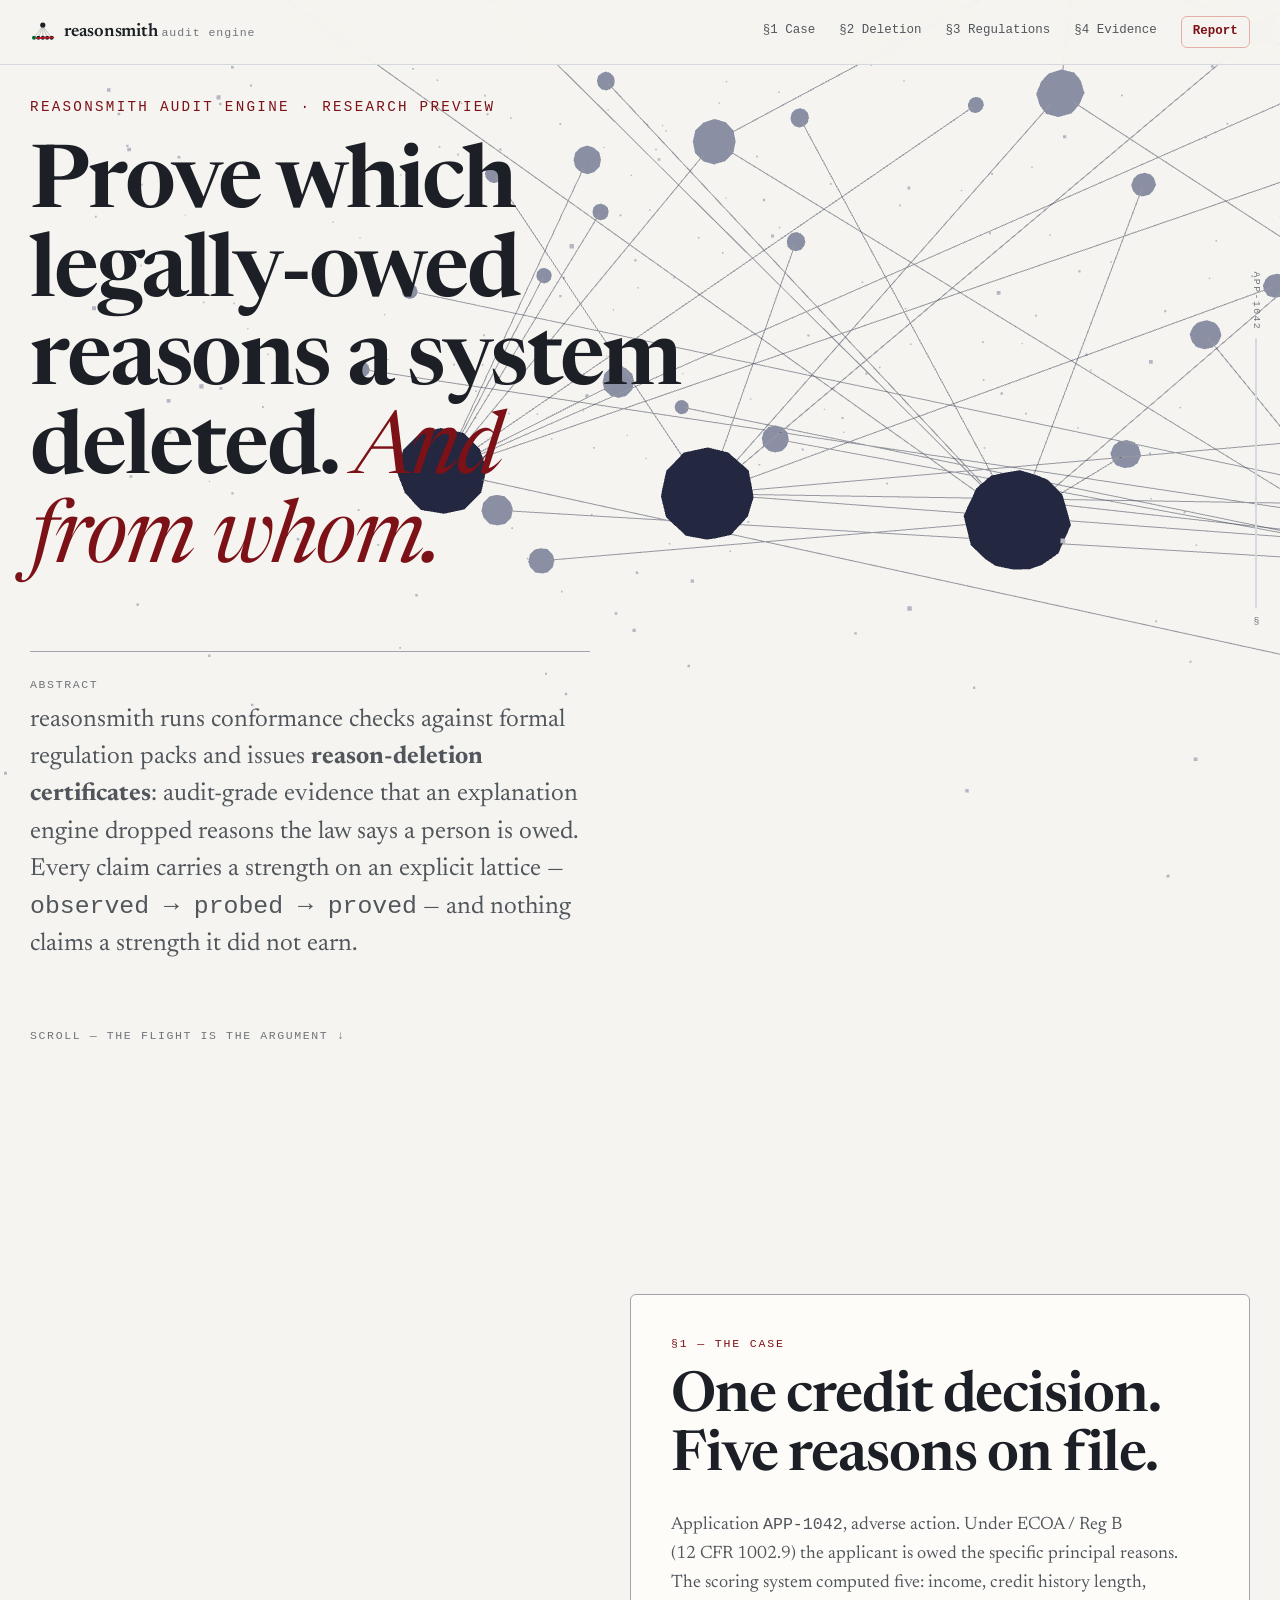
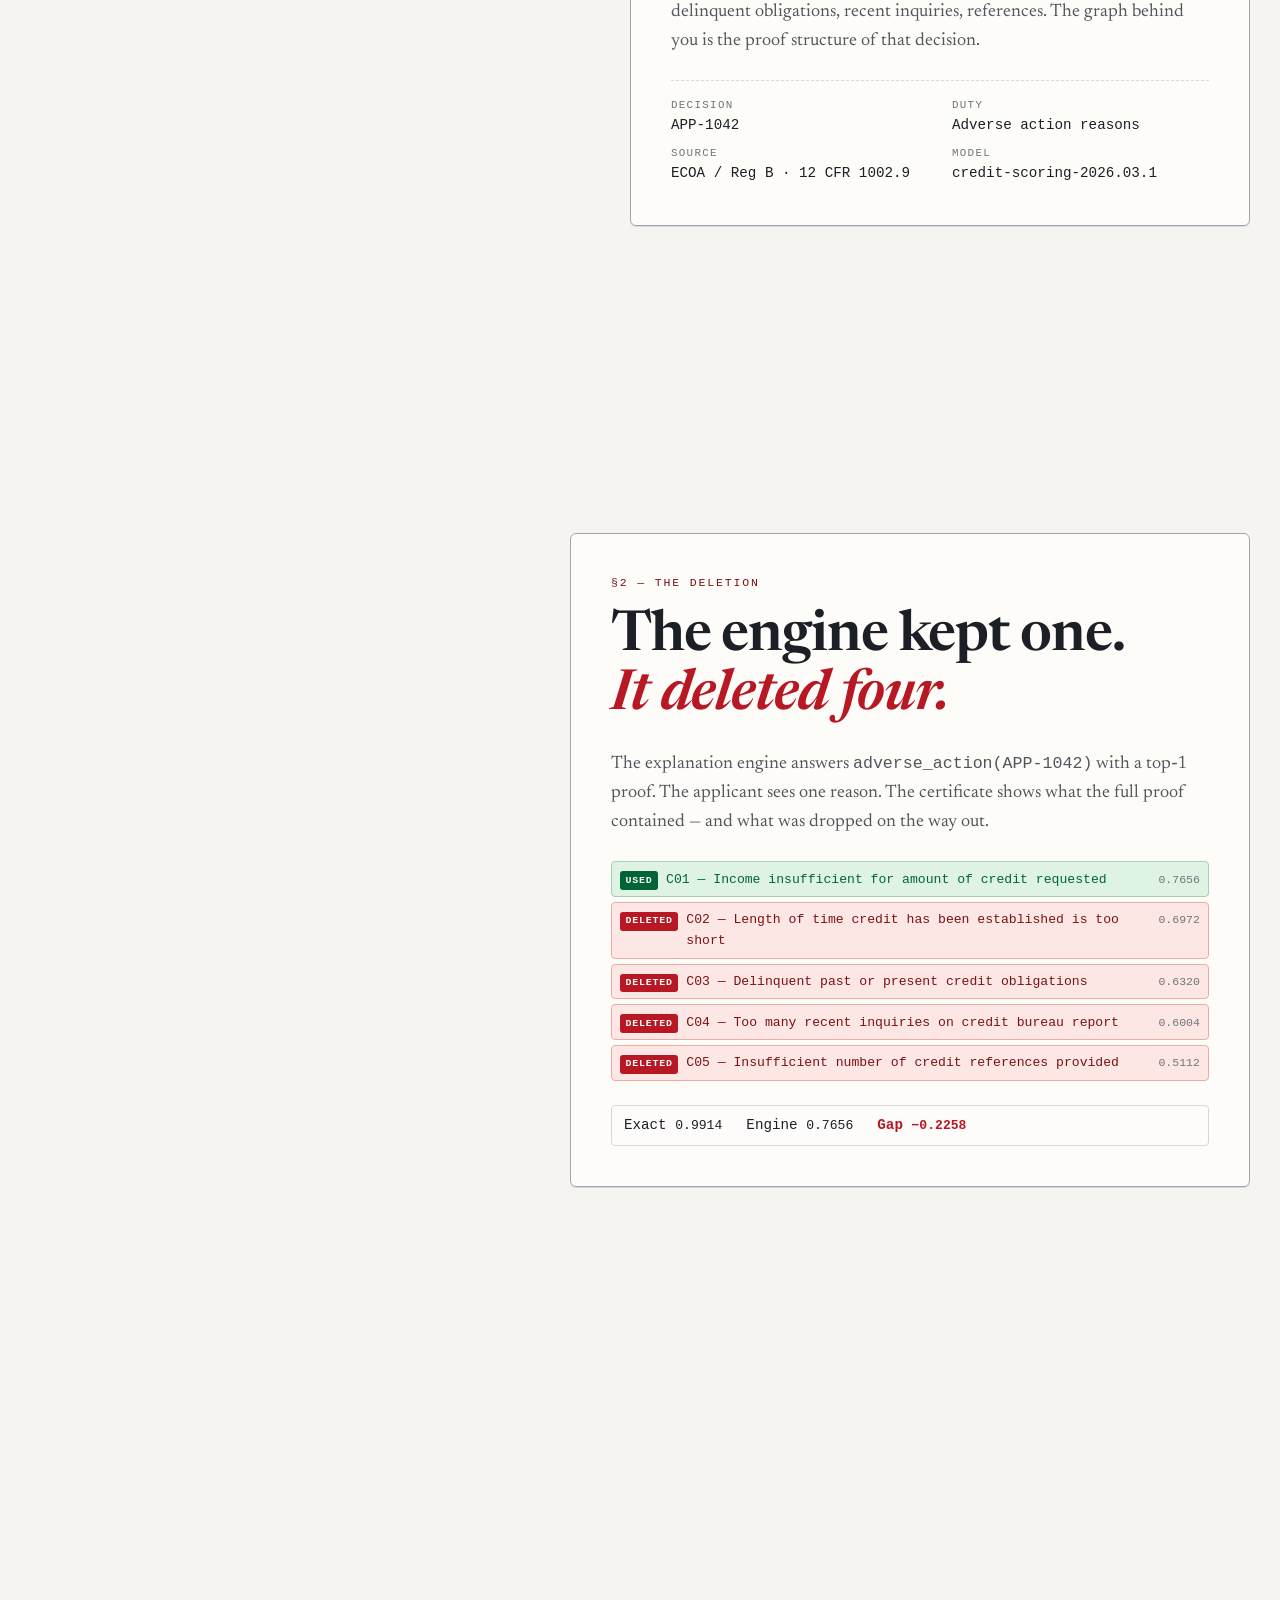
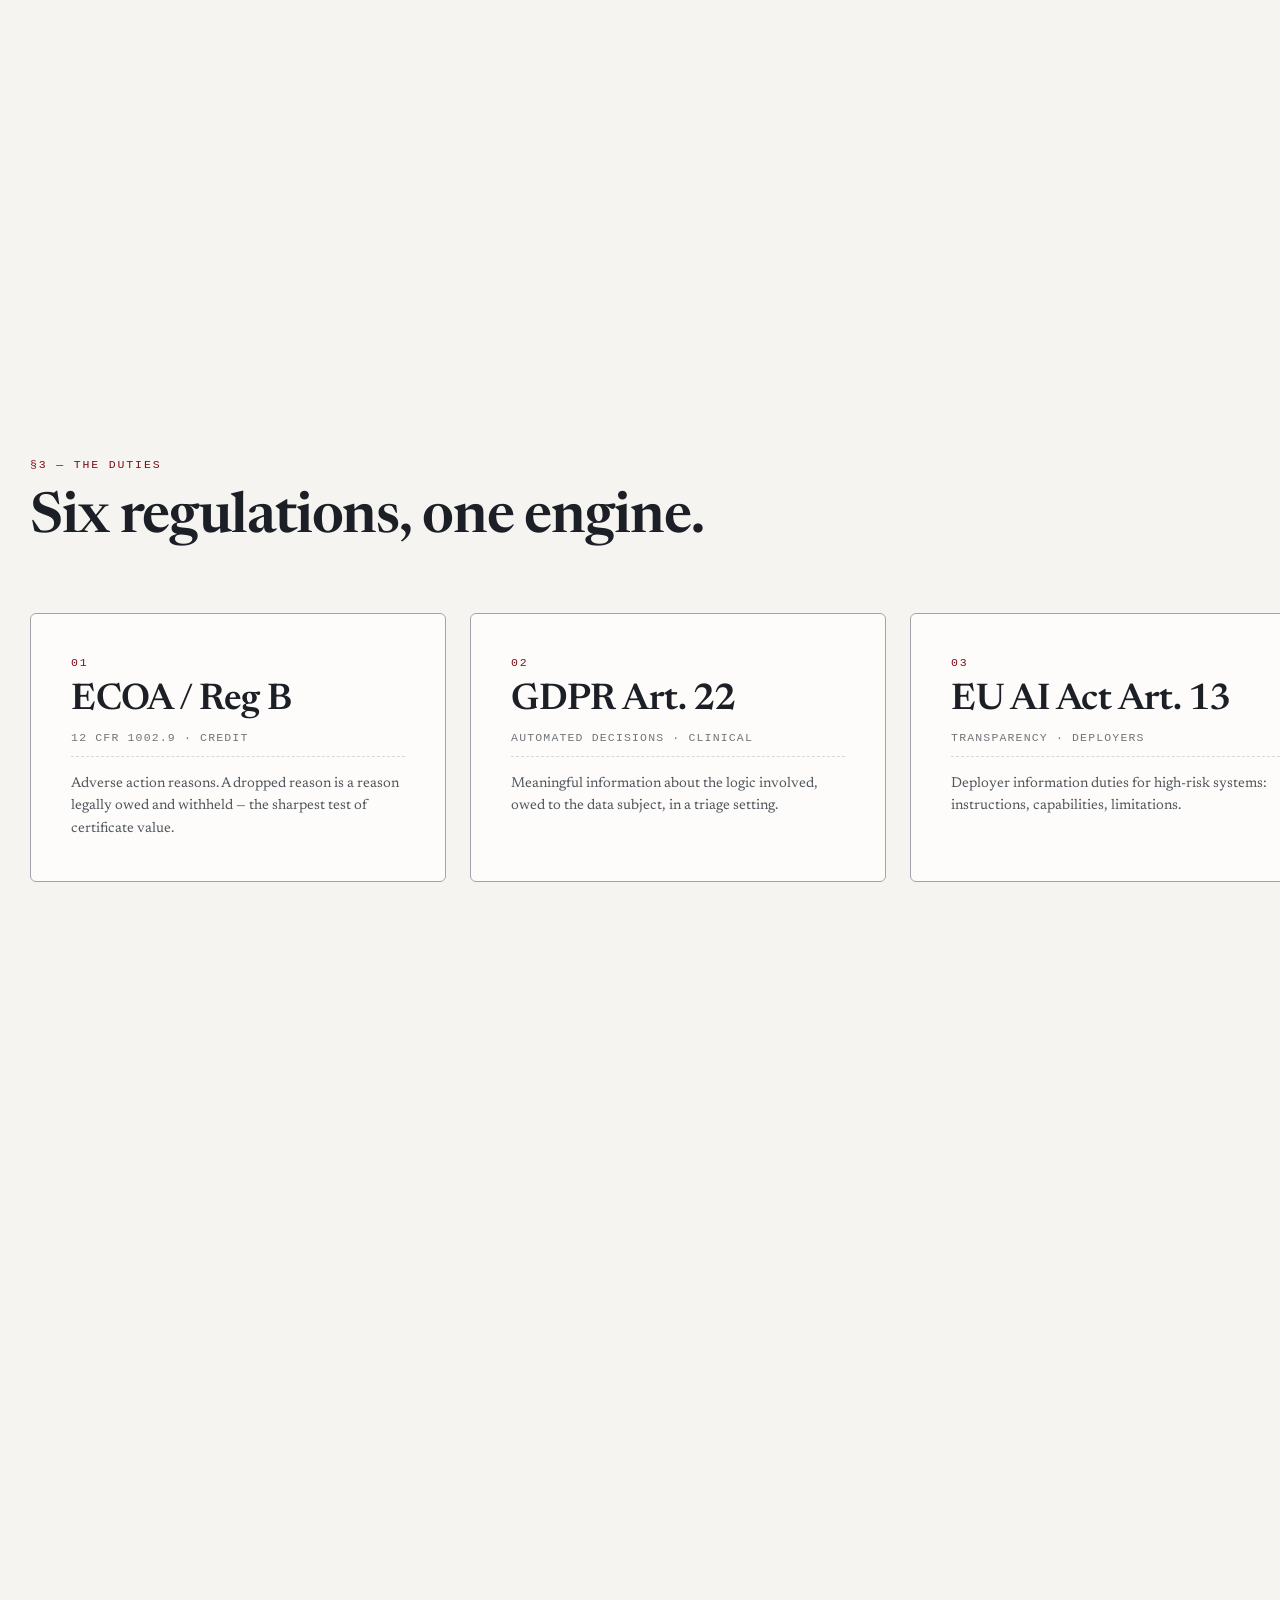
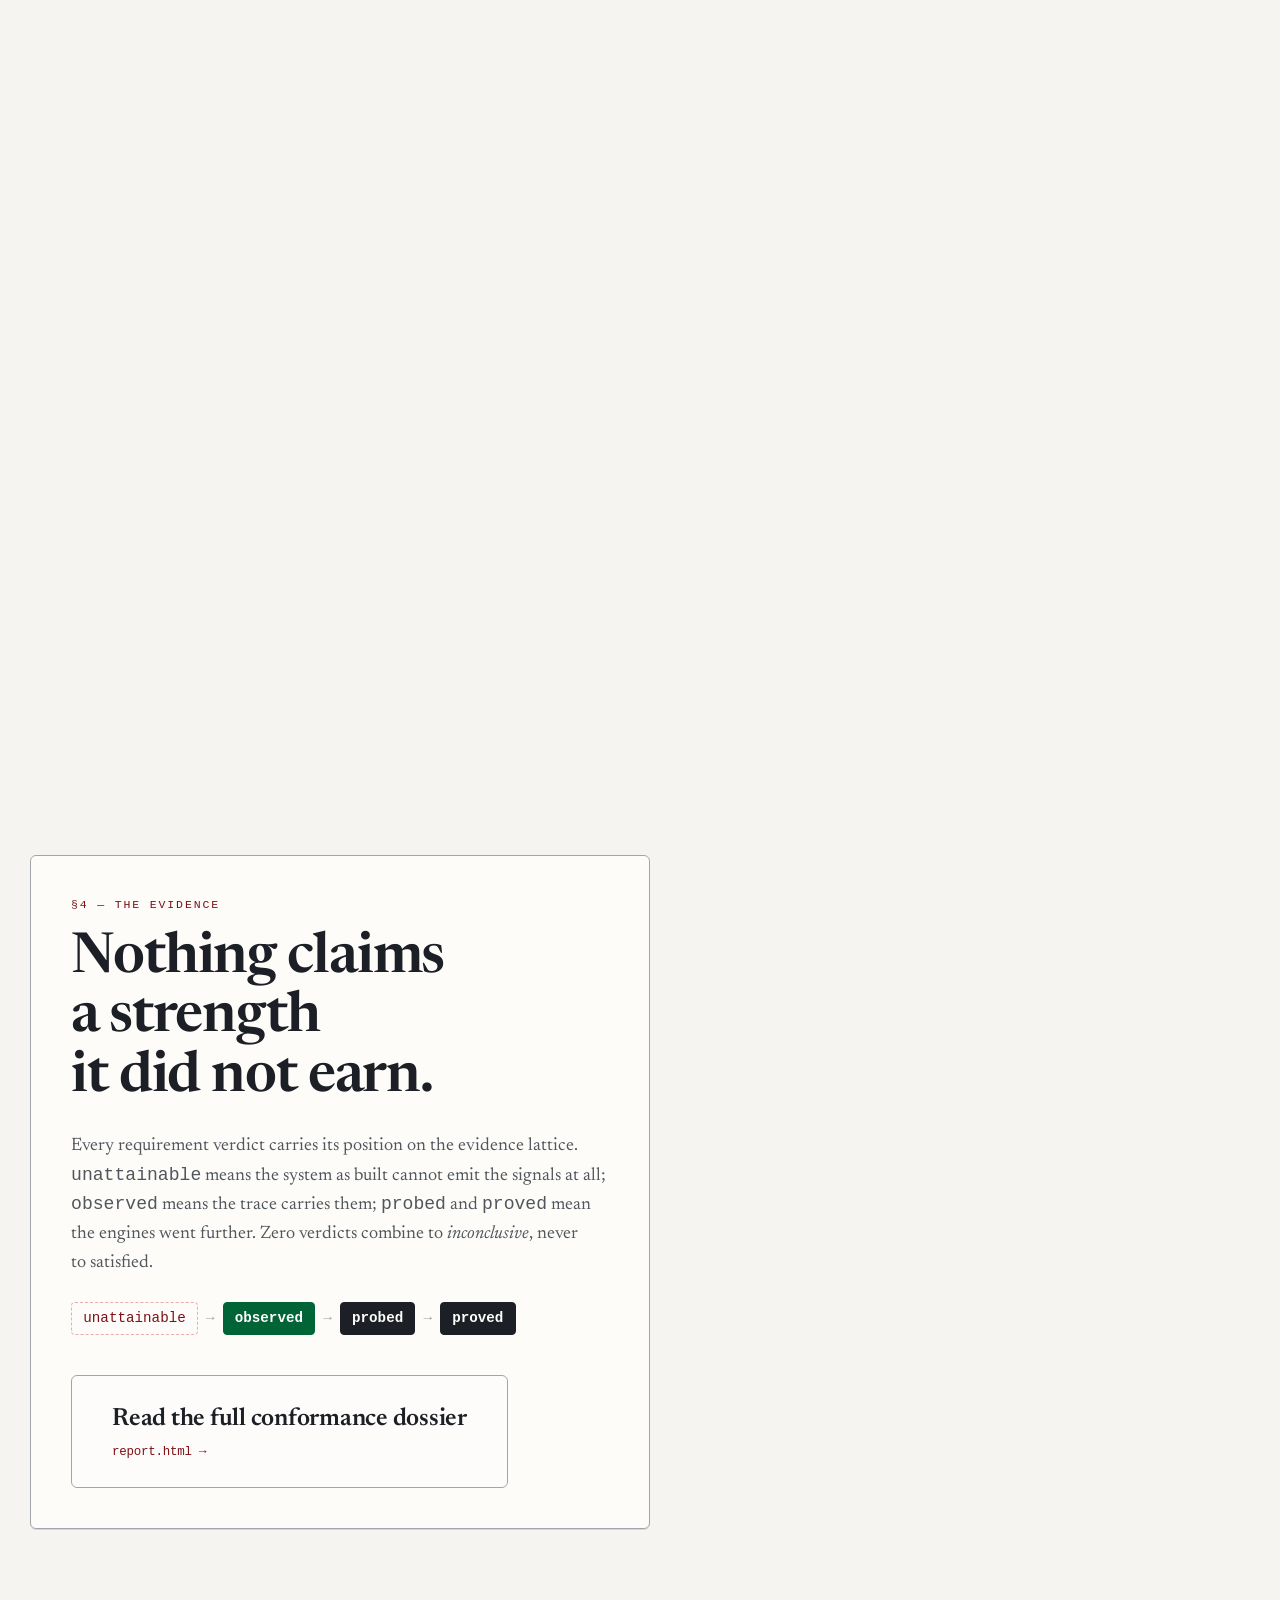
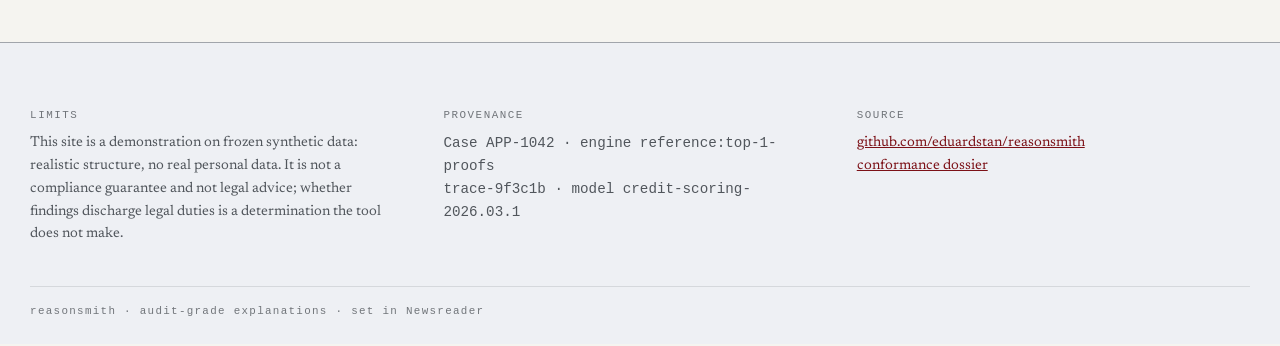
==== index.html @ 057bfeae "feat(brand): add logomark — proof graph with strike; header lockup, favicon, dossier sync" ====
<!DOCTYPE html>
<html lang="en">
<head>
  <meta charset="UTF-8">
  <meta name="viewport" content="width=device-width, initial-scale=1.0">
  <title>reasonsmith — prove which legally-owed reasons a system deleted, and from whom</title>
  <meta name="description" content="reasonsmith is an audit engine: it runs conformance checks against formal regulation packs and issues reason-deletion certificates with evidence-strength verdicts.">
  <meta property="og:title" content="reasonsmith — audit-grade explanations">
  <meta property="og:description" content="Prove which legally-owed reasons a system deleted, and from whom. 5 reasons found · 4 deleted — ECOA / Reg B.">
  <meta property="og:image" content="assets/og.png">
  <meta property="og:type" content="website">
  <link rel="icon" type="image/svg+xml" href="assets/favicon.svg">
  <link rel="preload" as="font" type="font/woff2" href="assets/fonts/newsreader-normal.woff2" crossorigin>
  <link rel="stylesheet" href="site/css/landing.css">
  <script type="importmap">
    {
      "imports": {
        "three": "./vendor/three.module.js",
        "lenis": "./vendor/lenis.esm.js"
      }
    }
  </script>
</head>
<body>
  <canvas id="gl" aria-hidden="true"></canvas>

  <a class="skip-link" href="#case">Skip to content</a>

  <div class="progress-rail" aria-hidden="true">
    <span class="rail-label">APP-1042</span>
    <span class="rail-track"><span class="rail-fill" id="rail-fill"></span></span>
    <span class="rail-label">§</span>
  </div>

  <header class="site-head">
    <a class="brand" href="#top" aria-label="reasonsmith — back to top">
      <svg class="brand-mark" viewBox="0 0 64 64" aria-hidden="true">
        <g stroke="currentColor" stroke-opacity="0.35" stroke-width="1.5">
          <line x1="10" y1="47" x2="32" y2="17"/><line x1="21" y1="47" x2="32" y2="17"/>
          <line x1="32" y1="47" x2="32" y2="17"/><line x1="43" y1="47" x2="32" y2="17"/>
          <line x1="54" y1="47" x2="32" y2="17"/>
        </g>
        <circle cx="32" cy="15" r="6.5" fill="currentColor"/>
        <circle cx="10" cy="47" r="5" class="mark-live"/>
        <circle cx="21" cy="47" r="5" fill="currentColor"/>
        <circle cx="32" cy="47" r="5" fill="currentColor"/>
        <circle cx="43" cy="47" r="5" fill="currentColor"/>
        <circle cx="54" cy="47" r="5" fill="currentColor"/>
        <rect x="15" y="44.8" width="45" height="4.4" rx="1.2" class="mark-strike" transform="rotate(-3 37.5 47)"/>
      </svg>
      <span class="brand-word">reasonsmith <span class="brand-sub">audit engine</span></span>
    </a>
    <nav class="site-nav" aria-label="Sections">
      <a href="#case">§1 Case</a>
      <a href="#deletion">§2 Deletion</a>
      <a href="#regulations">§3 Regulations</a>
      <a href="#lattice">§4 Evidence</a>
      <a href="report.html" class="nav-report">Report</a>
    </nav>
  </header>

  <main>
    <section class="hero" id="top">
      <p class="kicker">reasonsmith audit engine · research preview</p>
      <h1 class="hero-title">Prove which legally&#8209;owed reasons a system deleted. <em>And from whom.</em></h1>
      <div class="abstract">
        <p class="abstract-label">Abstract</p>
        <p>
          reasonsmith runs conformance checks against formal regulation packs and issues
          <strong>reason-deletion certificates</strong>: audit-grade evidence that an explanation
          engine dropped reasons the law says a person is owed. Every claim carries a strength on an
          explicit lattice &mdash; <span class="mono">observed &rarr; probed &rarr; proved</span> &mdash;
          and nothing claims a strength it did not earn.
        </p>
      </div>
      <p class="hero-hint mono" aria-hidden="true">scroll &mdash; the flight is the argument &darr;</p>
    </section>

    <section class="beat" id="case">
      <div class="beat-inner">
        <p class="beat-index mono">§1 — The case</p>
        <h2>One credit decision.<br>Five reasons on file.</h2>
        <p class="beat-copy">
          Application <code>APP-1042</code>, adverse action. Under ECOA / Reg&nbsp;B (12&nbsp;CFR&nbsp;1002.9)
          the applicant is owed the specific principal reasons. The scoring system computed five:
          income, credit history length, delinquent obligations, recent inquiries, references.
          The graph behind you is the proof structure of that decision.
        </p>
        <dl class="case-meta mono">
          <div><dt>Decision</dt><dd>APP-1042</dd></div>
          <div><dt>Duty</dt><dd>Adverse action reasons</dd></div>
          <div><dt>Source</dt><dd>ECOA / Reg B · 12 CFR 1002.9</dd></div>
          <div><dt>Model</dt><dd>credit-scoring-2026.03.1</dd></div>
        </dl>
      </div>
    </section>

    <section class="beat pinned" id="deletion">
      <div class="beat-inner">
        <p class="beat-index mono">§2 — The deletion</p>
        <h2>The engine kept one.<br><span class="accent">It deleted four.</span></h2>
        <p class="beat-copy">
          The explanation engine answers <code>adverse_action(APP-1042)</code> with a top&#8209;1 proof.
          The applicant sees one reason. The certificate shows what the full proof contained &mdash;
          and what was dropped on the way out.
        </p>
        <ul class="reason-audit mono" id="reason-audit">
          <li class="ra-live"><span class="ra-tag">used</span> C01 — Income insufficient for amount of credit requested <span class="ra-score">0.7656</span></li>
          <li class="ra-deleted"><span class="ra-tag">deleted</span> C02 — Length of time credit has been established is too short <span class="ra-score">0.6972</span></li>
          <li class="ra-deleted"><span class="ra-tag">deleted</span> C03 — Delinquent past or present credit obligations <span class="ra-score">0.6320</span></li>
          <li class="ra-deleted"><span class="ra-tag">deleted</span> C04 — Too many recent inquiries on credit bureau report <span class="ra-score">0.6004</span></li>
          <li class="ra-deleted"><span class="ra-tag">deleted</span> C05 — Insufficient number of credit references provided <span class="ra-score">0.5112</span></li>
        </ul>
        <p class="values-bar mono">
          <span>Exact <code>0.9914</code></span>
          <span>Engine <code>0.7656</code></span>
          <span class="gap">Gap <code>&minus;0.2258</code></span>
        </p>
      </div>
    </section>

    <section class="hscroll" id="regulations">
      <div class="hscroll-head">
        <p class="beat-index mono">§3 — The duties</p>
        <h2>Six regulations, one engine.</h2>
      </div>
      <div class="track-wrap">
        <div class="track" id="track">
          <article class="panel">
            <p class="panel-no mono">01</p>
            <h3>ECOA / Reg B</h3>
            <p class="panel-law mono">12 CFR 1002.9 · credit</p>
            <p>Adverse action reasons. A dropped reason is a reason legally owed and withheld — the sharpest test of certificate value.</p>
          </article>
          <article class="panel">
            <p class="panel-no mono">02</p>
            <h3>GDPR Art. 22</h3>
            <p class="panel-law mono">automated decisions · clinical</p>
            <p>Meaningful information about the logic involved, owed to the data subject, in a triage setting.</p>
          </article>
          <article class="panel">
            <p class="panel-no mono">03</p>
            <h3>EU AI Act Art. 13</h3>
            <p class="panel-law mono">transparency · deployers</p>
            <p>Deployer information duties for high-risk systems: instructions, capabilities, limitations.</p>
          </article>
          <article class="panel">
            <p class="panel-no mono">04</p>
            <h3>EU AI Act Art. 12</h3>
            <p class="panel-law mono">record-keeping · logs</p>
            <p>Automatic event logs over the system's lifetime, retained for the regulatory lookback window.</p>
          </article>
          <article class="panel">
            <p class="panel-no mono">05</p>
            <h3>FDA GMLP</h3>
            <p class="panel-law mono">SaMD · good machine learning practice</p>
            <p>Design history, verification logs and change control for software as a medical device.</p>
          </article>
          <article class="panel">
            <p class="panel-no mono">06</p>
            <h3>NIST AI RMF 1.0</h3>
            <p class="panel-law mono">continuous monitoring</p>
            <p>Monitoring logs, thresholds, reviews and incident tickets as ongoing evidence, not one-off attestations.</p>
          </article>
        </div>
      </div>
    </section>

    <section class="beat" id="lattice">
      <div class="beat-inner">
        <p class="beat-index mono">§4 — The evidence</p>
        <h2>Nothing claims a strength<br>it did not earn.</h2>
        <p class="beat-copy">
          Every requirement verdict carries its position on the evidence lattice.
          <span class="mono">unattainable</span> means the system as built cannot emit the signals at all;
          <span class="mono">observed</span> means the trace carries them;
          <span class="mono">probed</span> and <span class="mono">proved</span> mean the engines went further.
          Zero verdicts combine to <em>inconclusive</em>, never to satisfied.
        </p>
        <div class="lattice-strip mono" aria-label="Evidence strength lattice">
          <span class="ls-step ls-unattainable">unattainable</span><span class="ls-arrow">&rarr;</span>
          <span class="ls-step ls-observed">observed</span><span class="ls-arrow">&rarr;</span>
          <span class="ls-step ls-probed">probed</span><span class="ls-arrow">&rarr;</span>
          <span class="ls-step ls-proved">proved</span>
        </div>
        <p class="report-cta">
          <a class="report-link" href="report.html">
            Read the full conformance dossier
            <span class="mono">report.html &rarr;</span>
          </a>
        </p>
      </div>
    </section>
  </main>

  <footer class="colophon">
    <div class="colophon-grid">
      <div>
        <p class="foot-label mono">Limits</p>
        <p class="foot-copy">
          This site is a demonstration on frozen synthetic data: realistic structure, no real personal
          data. It is not a compliance guarantee and not legal advice; whether findings discharge legal
          duties is a determination the tool does not make.
        </p>
      </div>
      <div>
        <p class="foot-label mono">Provenance</p>
        <p class="foot-copy mono">
          Case APP-1042 · engine reference:top-1-proofs<br>
          trace-9f3c1b · model credit-scoring-2026.03.1
        </p>
      </div>
      <div>
        <p class="foot-label mono">Source</p>
        <p class="foot-copy">
          <a href="https://github.com/eduardstan/reasonsmith">github.com/eduardstan/reasonsmith</a><br>
          <a href="report.html">conformance dossier</a>
        </p>
      </div>
    </div>
    <p class="foot-line mono">reasonsmith · audit-grade explanations · set in Newsreader</p>
  </footer>

  <script src="vendor/gsap.min.js"></script>
  <script src="vendor/ScrollTrigger.min.js"></script>
  <script type="module" src="site/js/main.js"></script>
</body>
</html>
---- site/css/landing.css ----
/* reasonsmith landing — forensic dossier identity
   Tokens + layout. One accent (deletion red), tinted neutrals, serif display. */

@font-face {
  font-family: "Newsreader";
  src: url("../../assets/fonts/newsreader-normal.woff2") format("woff2-variations");
  font-weight: 200 800;
  font-style: normal;
  font-display: swap;
}
@font-face {
  font-family: "Newsreader";
  src: url("../../assets/fonts/newsreader-italic.woff2") format("woff2-variations");
  font-weight: 200 800;
  font-style: italic;
  font-display: swap;
}

:root {
  --font-serif: "Newsreader", Georgia, "Times New Roman", serif;
  --font-mono: ui-monospace, SFMono-Regular, Menlo, Monaco, Consolas, monospace;

  --paper: oklch(96.6% 0.005 95);
  --surface: oklch(99.2% 0.003 95);
  --ink: oklch(24% 0.012 260);
  --ink-muted: oklch(45% 0.012 260);
  --ink-faint: oklch(56% 0.01 260);
  --line: oklch(88% 0.007 260);
  --line-strong: oklch(72% 0.01 260);
  --neutral-soft: oklch(95.5% 0.005 260);

  --accent: oklch(50% 0.19 25);
  --accent-deep: oklch(38% 0.14 25);
  --accent-soft: oklch(94.5% 0.025 25);
  --accent-line: oklch(80% 0.07 25);

  --ok: oklch(44% 0.11 155);
  --ok-soft: oklch(94.5% 0.03 155);
  --ok-line: oklch(82% 0.06 155);

  --step--1: clamp(0.80rem, 0.77rem + 0.15vw, 0.90rem);
  --step-0: clamp(1.00rem, 0.95rem + 0.25vw, 1.13rem);
  --step-1: clamp(1.25rem, 1.15rem + 0.5vw, 1.55rem);
  --step-2: clamp(1.60rem, 1.35rem + 1.2vw, 2.30rem);
  --step-3: clamp(2.10rem, 1.60rem + 2.4vw, 3.60rem);
  --display: clamp(2.60rem, 1.60rem + 4.8vw, 5.60rem);

  --space-2xs: 0.5rem;
  --space-xs: 0.75rem;
  --space-s: 1rem;
  --space-m: 1.5rem;
  --space-l: 2.5rem;
  --space-xl: 4rem;
  --space-2xl: 6rem;

  --dur-fast: 0.18s;
  --dur-base: 0.4s;
  --ease-out: cubic-bezier(0.22, 1, 0.36, 1);
  --ease-snap: cubic-bezier(0.16, 1, 0.3, 1);

  --radius: 6px;
  --gutter: clamp(1rem, 0.6rem + 1.6vw, 2.5rem);
}

* { box-sizing: border-box; margin: 0; padding: 0; }

html { scroll-behavior: smooth; }
@media (prefers-reduced-motion: reduce) {
  html { scroll-behavior: auto; }
}

body {
  font-family: var(--font-serif);
  font-optical-sizing: auto;
  background-color: var(--paper);
  color: var(--ink);
  line-height: 1.6;
  font-size: var(--step-0);
  overflow-x: hidden;
}

.mono, code {
  font-family: var(--font-mono);
  font-variant-numeric: tabular-nums;
}
code { font-size: 0.92em; }

::selection { background: var(--accent); color: var(--surface); }

:focus-visible { outline: 2px solid var(--accent); outline-offset: 3px; }

.skip-link {
  position: fixed;
  left: -9999px;
  top: 0;
  z-index: 40;
  background: var(--ink);
  color: var(--surface);
  font-family: var(--font-mono);
  font-size: var(--step--1);
  padding: var(--space-2xs) var(--space-s);
}
.skip-link:focus { left: var(--space-s); top: var(--space-s); }

/* ---- WebGL canvas: fixed, behind the DOM -------------------------------- */

#gl {
  position: fixed;
  inset: 0;
  width: 100%;
  height: 100%;
  z-index: 0;
  pointer-events: none;
}

main, .site-head, .colophon { position: relative; z-index: 1; }

/* ---- progress rail ------------------------------------------------------- */

.progress-rail {
  position: fixed;
  right: var(--space-s);
  top: 50%;
  transform: translateY(-50%);
  z-index: 20;
  display: flex;
  flex-direction: column;
  align-items: center;
  gap: var(--space-2xs);
}
.rail-label {
  font-family: var(--font-mono);
  font-size: 0.62rem;
  letter-spacing: 0.14em;
  color: var(--ink-faint);
  writing-mode: vertical-rl;
}
.rail-track {
  width: 2px;
  height: 30vh;
  background: var(--line);
  position: relative;
}
.rail-fill {
  position: absolute;
  top: 0;
  left: 0;
  width: 100%;
  height: 100%;
  background: var(--accent);
  transform: scaleY(0);
  transform-origin: top;
}
@media (max-width: 900px) { .progress-rail { display: none; } }

/* ---- header --------------------------------------------------------------- */

.site-head {
  position: fixed;
  top: 0;
  left: 0;
  right: 0;
  z-index: 30;
  display: flex;
  justify-content: space-between;
  align-items: center;
  padding: var(--space-s) var(--gutter);
  background: color-mix(in oklch, var(--paper) 88%, transparent);
  backdrop-filter: blur(8px);
  border-bottom: 1px solid var(--line);
}
.brand {
  display: flex;
  align-items: center;
  gap: var(--space-2xs);
  color: var(--ink);
  text-decoration: none;
}
.brand-mark { width: 1.6rem; height: 1.6rem; flex-shrink: 0; }
.brand-mark .mark-live { fill: var(--ok); }
.brand-mark .mark-strike { fill: var(--accent); }
.brand-word {
  font-family: var(--font-serif);
  font-weight: 600;
  font-size: 1.15rem;
  letter-spacing: -0.01em;
}
.brand-sub {
  font-family: var(--font-mono);
  color: var(--ink-faint);
  font-weight: 400;
  font-size: 0.72rem;
  letter-spacing: 0.08em;
}
.site-nav {
  display: flex;
  gap: var(--space-m);
  font-family: var(--font-mono);
  font-size: 0.78rem;
}
.site-nav a {
  color: var(--ink-muted);
  text-decoration: none;
  padding: 0.3rem 0;
  border-bottom: 1px solid transparent;
  transition: color var(--dur-fast) var(--ease-out);
}
.site-nav a:hover { color: var(--accent); border-bottom-color: var(--accent); }
.site-nav .nav-report {
  color: var(--accent-deep);
  font-weight: 700;
  border: 1px solid var(--accent-line);
  border-radius: var(--radius);
  padding: 0.3rem 0.7rem;
}
.site-nav .nav-report:hover { background: var(--accent-soft); }
@media (max-width: 700px) {
  .site-nav a:not(.nav-report) { display: none; }
}

/* ---- hero ----------------------------------------------------------------- */

.hero {
  min-height: 100svh;
  display: flex;
  flex-direction: column;
  justify-content: center;
  padding: var(--space-2xl) var(--gutter) var(--space-xl);
  max-width: 1200px;
}
.kicker {
  font-family: var(--font-mono);
  font-size: var(--step--1);
  letter-spacing: 0.16em;
  text-transform: uppercase;
  color: var(--accent-deep);
  margin-bottom: var(--space-m);
}
.hero-title {
  font-size: var(--display);
  font-weight: 600;
  line-height: 1.02;
  letter-spacing: -0.025em;
  max-width: 14ch;
  text-wrap: balance;
}
.hero-title em {
  font-style: italic;
  font-weight: 400;
  color: var(--accent-deep);
}
.abstract {
  margin-top: var(--space-xl);
  max-width: 56ch;
  padding-top: var(--space-m);
  border-top: 1px solid var(--line-strong);
}
.abstract-label {
  font-family: var(--font-mono);
  font-size: 0.72rem;
  letter-spacing: 0.14em;
  text-transform: uppercase;
  color: var(--ink-faint);
  margin-bottom: var(--space-2xs);
}
.abstract p:last-child {
  font-size: var(--step-1);
  line-height: 1.5;
  color: var(--ink-muted);
  text-wrap: pretty;
}
.hero-hint {
  margin-top: var(--space-xl);
  font-size: 0.72rem;
  letter-spacing: 0.14em;
  text-transform: uppercase;
  color: var(--ink-faint);
}

/* ---- beats ---------------------------------------------------------------- */

.beat {
  min-height: 100svh;
  display: flex;
  align-items: center;
  padding: var(--space-2xl) var(--gutter);
}
.beat-inner {
  max-width: 620px;
  background: color-mix(in oklch, var(--surface) 92%, transparent);
  border: 1px solid var(--line-strong);
  border-radius: var(--radius);
  padding: var(--space-l);
  box-shadow: 0 1px 0 var(--line);
}
.beat:nth-of-type(even) .beat-inner { margin-left: auto; }
.beat-index {
  font-size: 0.72rem;
  letter-spacing: 0.16em;
  text-transform: uppercase;
  color: var(--accent-deep);
  margin-bottom: var(--space-s);
}
.beat h2, .hscroll-head h2 {
  font-size: var(--step-3);
  font-weight: 600;
  line-height: 1.05;
  letter-spacing: -0.02em;
  margin-bottom: var(--space-m);
  text-wrap: balance;
}
.beat h2 .accent { color: var(--accent); font-style: italic; }
.beat-copy {
  color: var(--ink-muted);
  max-width: 58ch;
  text-wrap: pretty;
  margin-bottom: var(--space-m);
}

.case-meta {
  display: grid;
  grid-template-columns: 1fr 1fr;
  gap: var(--space-2xs) var(--space-m);
  font-size: var(--step--1);
  border-top: 1px dashed var(--line);
  padding-top: var(--space-s);
}
.case-meta div { display: flex; flex-direction: column; }
.case-meta dt {
  font-size: 0.68rem;
  letter-spacing: 0.12em;
  text-transform: uppercase;
  color: var(--ink-faint);
}
.case-meta dd { color: var(--ink); }

/* ---- the deletion: reason audit ------------------------------------------- */

#deletion .beat-inner {
  margin-left: auto;
  max-width: 680px;
}
.reason-audit {
  list-style: none;
  margin: var(--space-m) 0;
  font-size: 0.82rem;
}
.reason-audit li {
  position: relative;
  display: flex;
  align-items: baseline;
  gap: var(--space-2xs);
  padding: 0.4rem 0.5rem;
  margin-bottom: 0.3rem;
  border-radius: 4px;
}
.ra-live {
  background: var(--ok-soft);
  border: 1px solid var(--ok-line);
  color: var(--ok);
}
.ra-deleted {
  background: var(--accent-soft);
  border: 1px solid var(--accent-line);
  color: var(--accent-deep);
}
.ra-deleted::after {
  content: "";
  position: absolute;
  left: 0.3rem;
  right: 0.3rem;
  top: 50%;
  height: 2px;
  background: var(--accent);
  transform: scaleX(var(--strike, 0));
  transform-origin: left center;
}
.ra-tag {
  font-size: 0.62rem;
  font-weight: 700;
  letter-spacing: 0.08em;
  text-transform: uppercase;
  padding: 0.08rem 0.35rem;
  border-radius: 3px;
  white-space: nowrap;
}
.ra-live .ra-tag { background: var(--ok); color: var(--surface); }
.ra-deleted .ra-tag { background: var(--accent); color: var(--surface); }
.ra-score { margin-left: auto; color: var(--ink-faint); font-size: 0.72rem; }

.values-bar {
  display: flex;
  flex-wrap: wrap;
  gap: var(--space-m);
  border: 1px solid var(--line);
  border-radius: 4px;
  padding: 0.5rem 0.75rem;
  font-size: var(--step--1);
  background: var(--surface);
}
.values-bar .gap { color: var(--accent); font-weight: 700; }

/* ---- horizontal: regulations ---------------------------------------------- */

.hscroll {
  padding: var(--space-2xl) 0 var(--space-xl);
  overflow: hidden;
}
.hscroll-head {
  padding: 0 var(--gutter) var(--space-l);
  max-width: 1200px;
}
.track-wrap { overflow-x: auto; scroll-snap-type: x mandatory; }
.track-wrap.is-pinned { overflow: hidden; scroll-snap-type: none; }
.track {
  display: flex;
  gap: var(--space-m);
  padding: 0 var(--gutter);
  width: max-content;
}
.panel {
  width: min(26rem, 82vw);
  flex-shrink: 0;
  background: var(--surface);
  border: 1px solid var(--line-strong);
  border-radius: var(--radius);
  padding: var(--space-l);
  display: flex;
  flex-direction: column;
  gap: var(--space-2xs);
}
.panel-no {
  font-size: 0.72rem;
  letter-spacing: 0.16em;
  color: var(--accent-deep);
}
.panel h3 {
  font-size: var(--step-2);
  font-weight: 600;
  letter-spacing: -0.015em;
  line-height: 1.1;
}
.panel-law {
  font-size: 0.72rem;
  letter-spacing: 0.1em;
  text-transform: uppercase;
  color: var(--ink-faint);
  padding-bottom: var(--space-2xs);
  border-bottom: 1px dashed var(--line);
  margin-bottom: var(--space-2xs);
}
.panel p:last-child {
  color: var(--ink-muted);
  font-size: var(--step--1);
  text-wrap: pretty;
}
@media (max-width: 700px) {
  .track-wrap { overflow-x: auto; scroll-snap-type: x mandatory; }
  .panel { scroll-snap-align: start; }
}

/* ---- lattice --------------------------------------------------------------- */

.lattice-strip {
  display: flex;
  align-items: center;
  flex-wrap: wrap;
  gap: var(--space-2xs);
  margin: var(--space-m) 0;
  font-size: var(--step--1);
}
.ls-step {
  padding: 0.25rem 0.7rem;
  border-radius: 4px;
  border: 1px solid var(--line);
  color: var(--ink-faint);
  background: var(--surface);
}
.ls-observed { background: var(--ok); border-color: var(--ok); color: var(--surface); font-weight: 700; }
.ls-probed { background: var(--ink); border-color: var(--ink); color: var(--surface); font-weight: 700; }
.ls-proved { background: var(--ink); border-color: var(--ink); color: var(--surface); font-weight: 700; }
.ls-unattainable { border-style: dashed; color: var(--accent-deep); border-color: var(--accent-line); }
.ls-arrow { color: var(--line-strong); }

.report-cta { margin-top: var(--space-l); }
.report-link {
  display: inline-flex;
  flex-direction: column;
  gap: 0.2rem;
  text-decoration: none;
  color: var(--ink);
  font-size: var(--step-1);
  font-weight: 600;
  letter-spacing: -0.01em;
  border: 1px solid var(--line-strong);
  border-radius: var(--radius);
  padding: var(--space-m) var(--space-l);
  background: var(--surface);
  transition: border-color var(--dur-fast) var(--ease-out),
    transform var(--dur-fast) var(--ease-out);
}
.report-link .mono { font-size: 0.78rem; color: var(--accent-deep); font-weight: 400; }
.report-link:hover {
  border-color: var(--accent);
  transform: translateY(-2px);
}

/* ---- colophon -------------------------------------------------------------- */

.colophon {
  border-top: 1px solid var(--line-strong);
  background: var(--neutral-soft);
  padding: var(--space-xl) var(--gutter) var(--space-m);
}
.colophon-grid {
  display: grid;
  grid-template-columns: repeat(auto-fit, minmax(220px, 1fr));
  gap: var(--space-l);
  max-width: 1200px;
  margin-bottom: var(--space-l);
}
.foot-label {
  font-size: 0.68rem;
  letter-spacing: 0.14em;
  text-transform: uppercase;
  color: var(--ink-faint);
  margin-bottom: var(--space-2xs);
}
.foot-copy {
  font-size: var(--step--1);
  color: var(--ink-muted);
  line-height: 1.6;
}
.foot-copy a { color: var(--accent-deep); }
.foot-line {
  font-size: 0.68rem;
  letter-spacing: 0.12em;
  color: var(--ink-faint);
  border-top: 1px solid var(--line);
  padding-top: var(--space-s);
}

/* ---- reveals (JS-gated; no-JS shows everything) ---------------------------- */

.will-reveal .reveal {
  opacity: 0;
  transform: translateY(16px);
}
.will-reveal .reveal.in {
  opacity: 1;
  transform: none;
  transition: opacity var(--dur-base) var(--ease-out),
    transform var(--dur-base) var(--ease-out);
}

/* ---- reduced motion -------------------------------------------------------- */

@media (prefers-reduced-motion: reduce) {
  .will-reveal .reveal { opacity: 1; transform: none; }
  .ra-deleted::after { transform: scaleX(1); }
}

/* ---- print ------------------------------------------------------------------ */

@media print {
  #gl, .progress-rail, .site-head { display: none; }
  body { background: #ffffff; }
  .beat, .hero { min-height: 0; padding: var(--space-l) 0; }
  .beat-inner { border: 1px solid oklch(30% 0.012 260); }
  .ra-deleted::after { transform: scaleX(1) !important; }
  .track { flex-wrap: wrap; width: auto; }
}
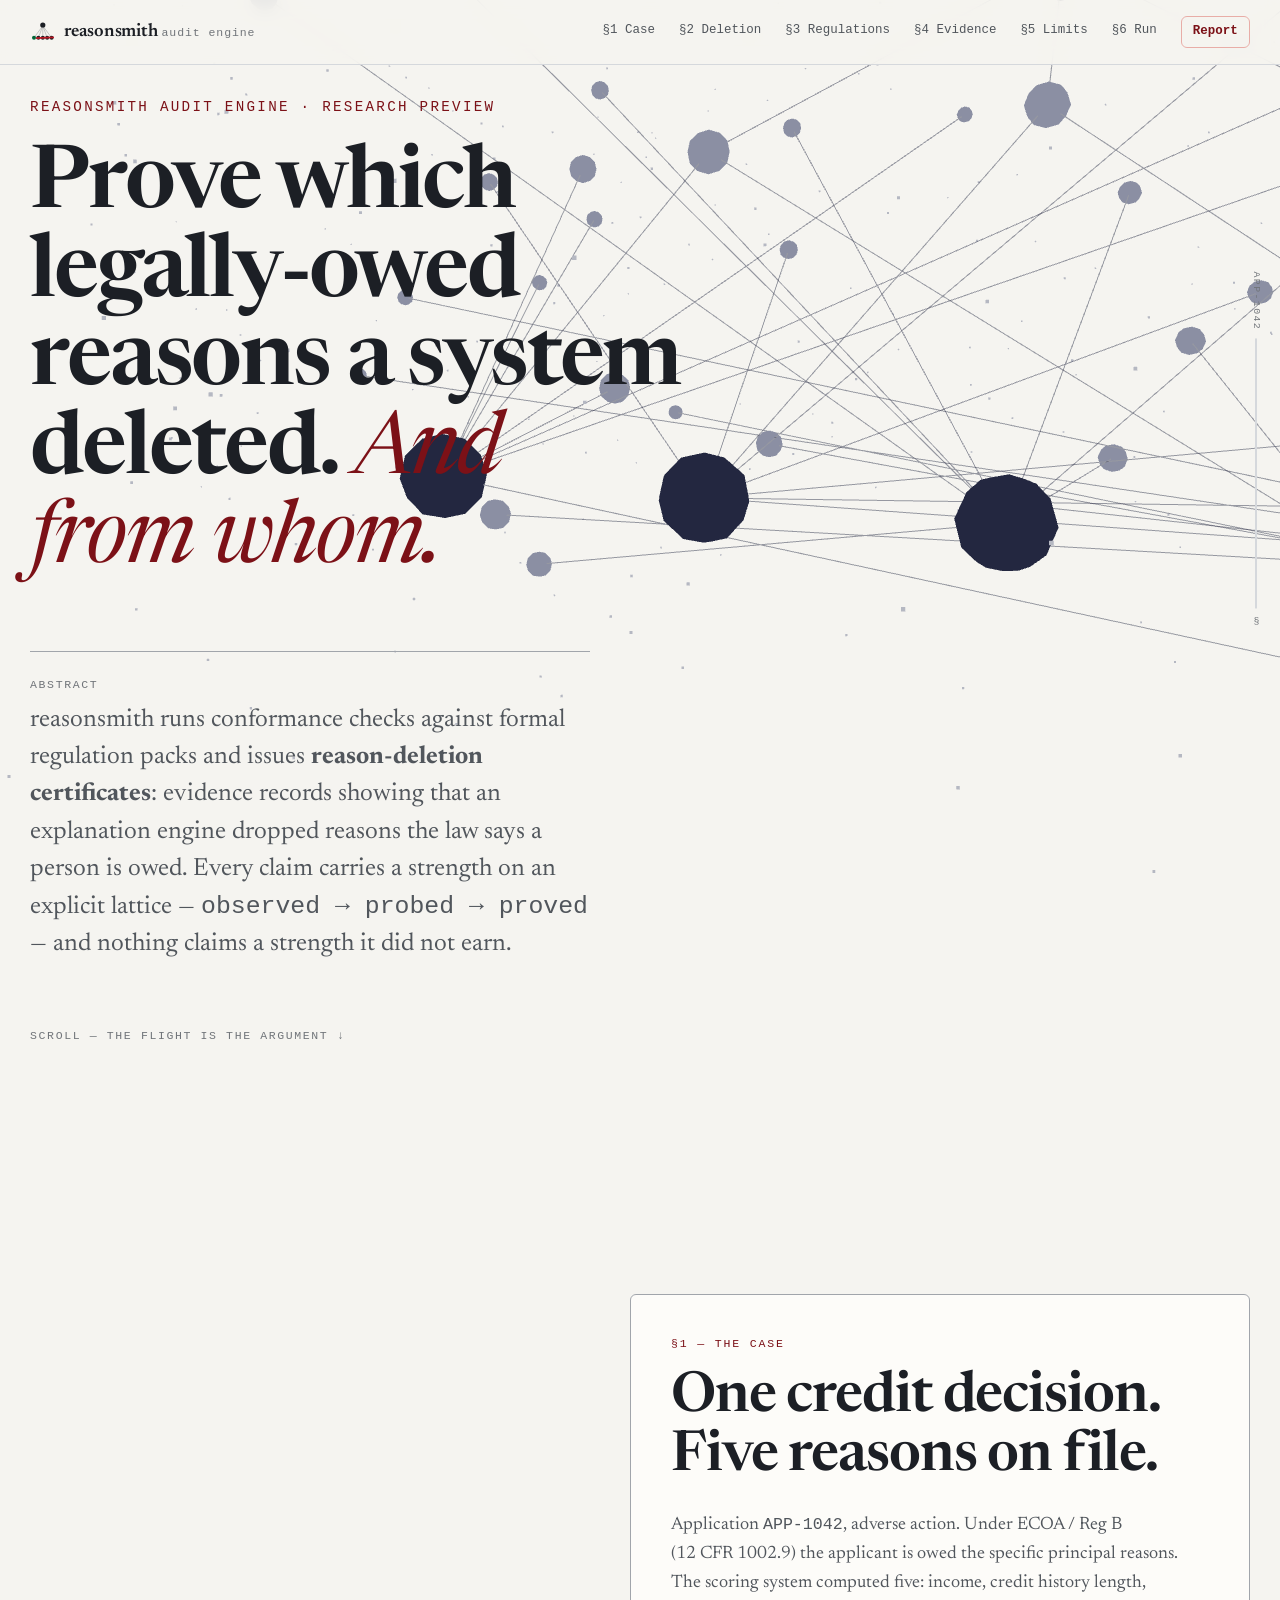
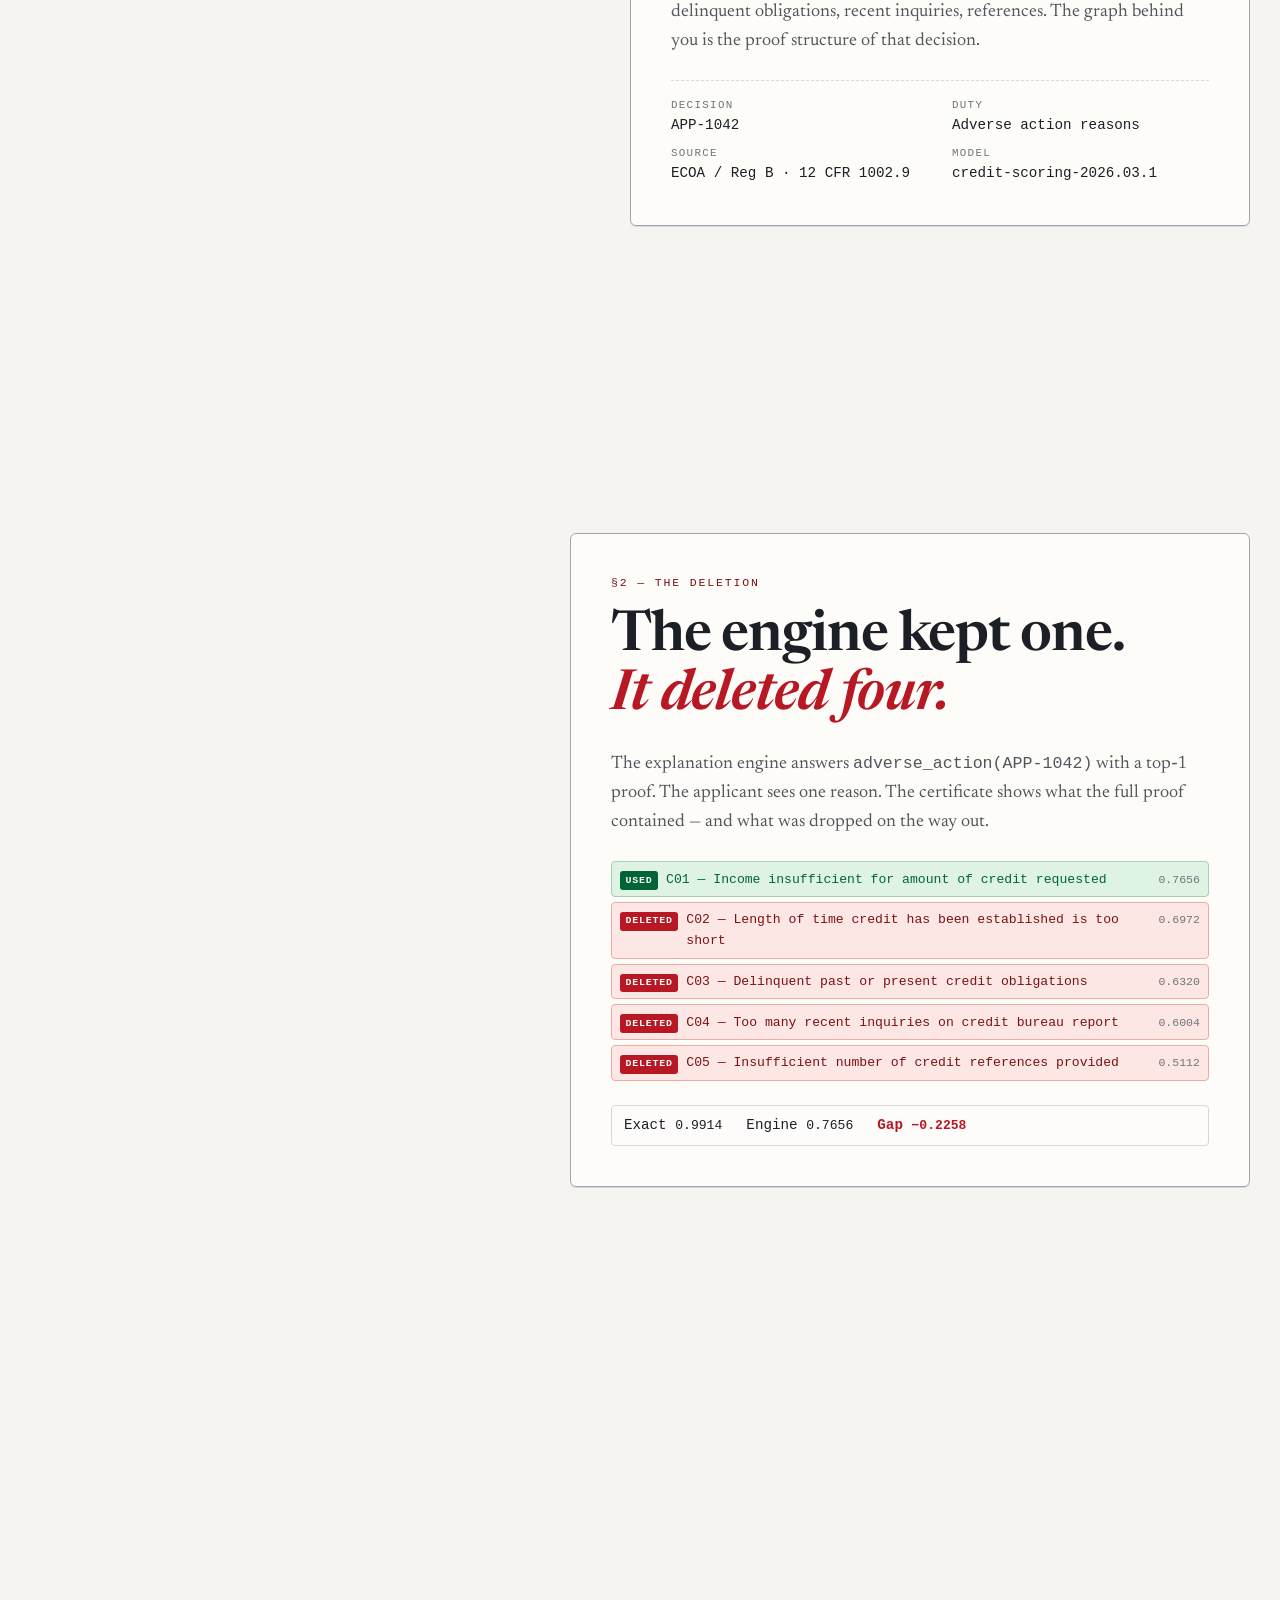
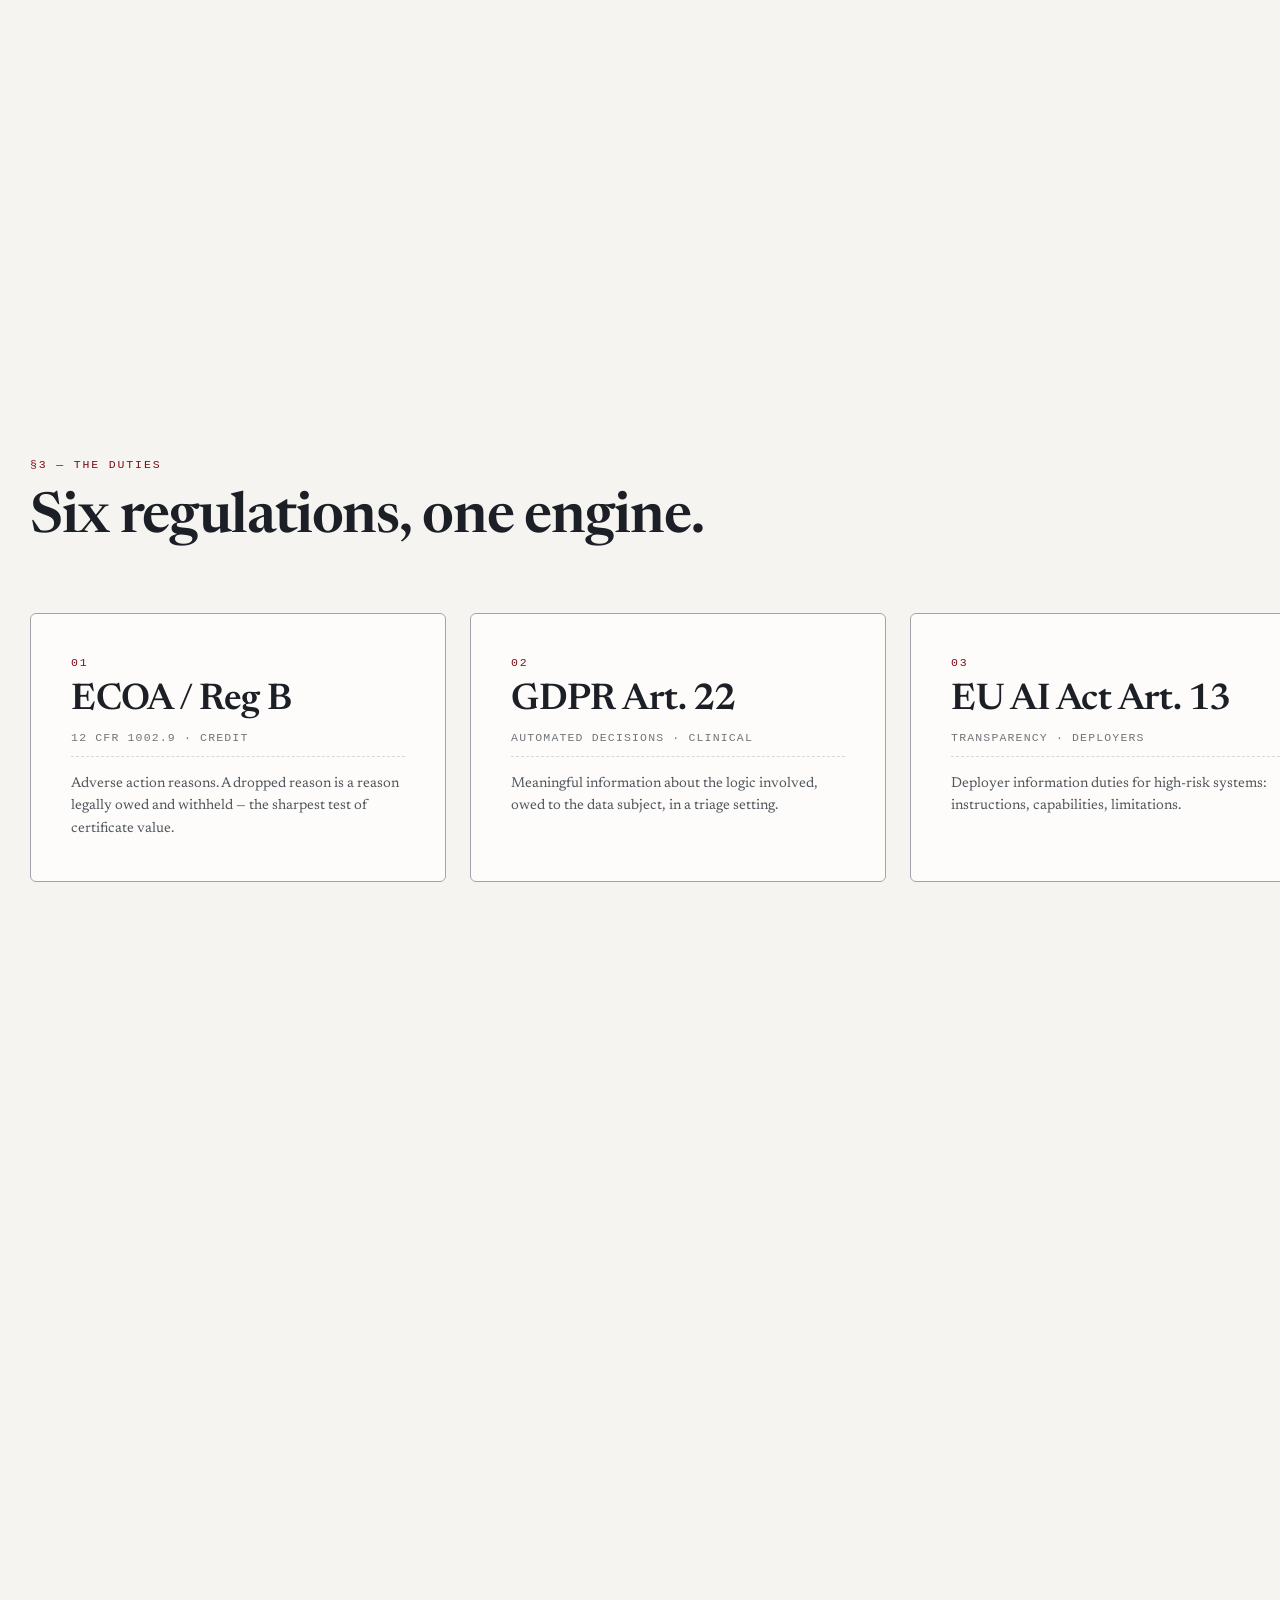
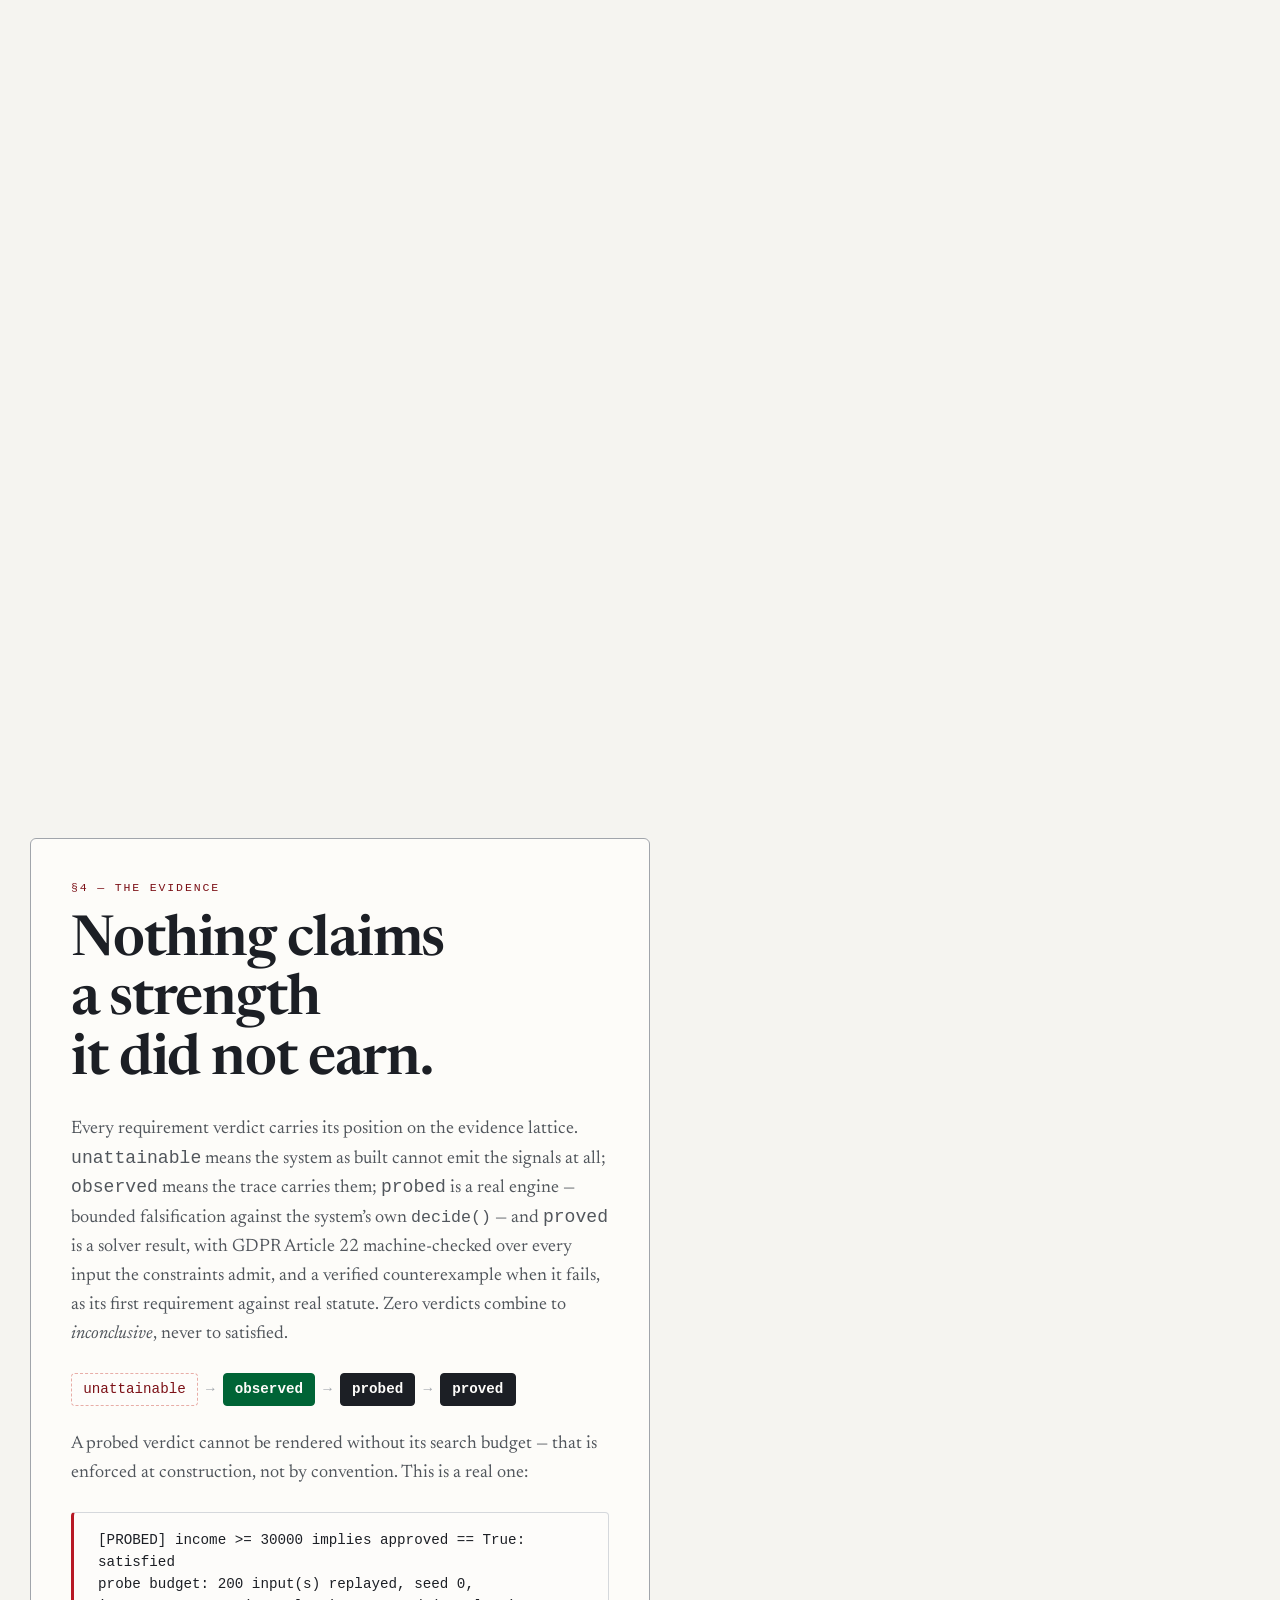
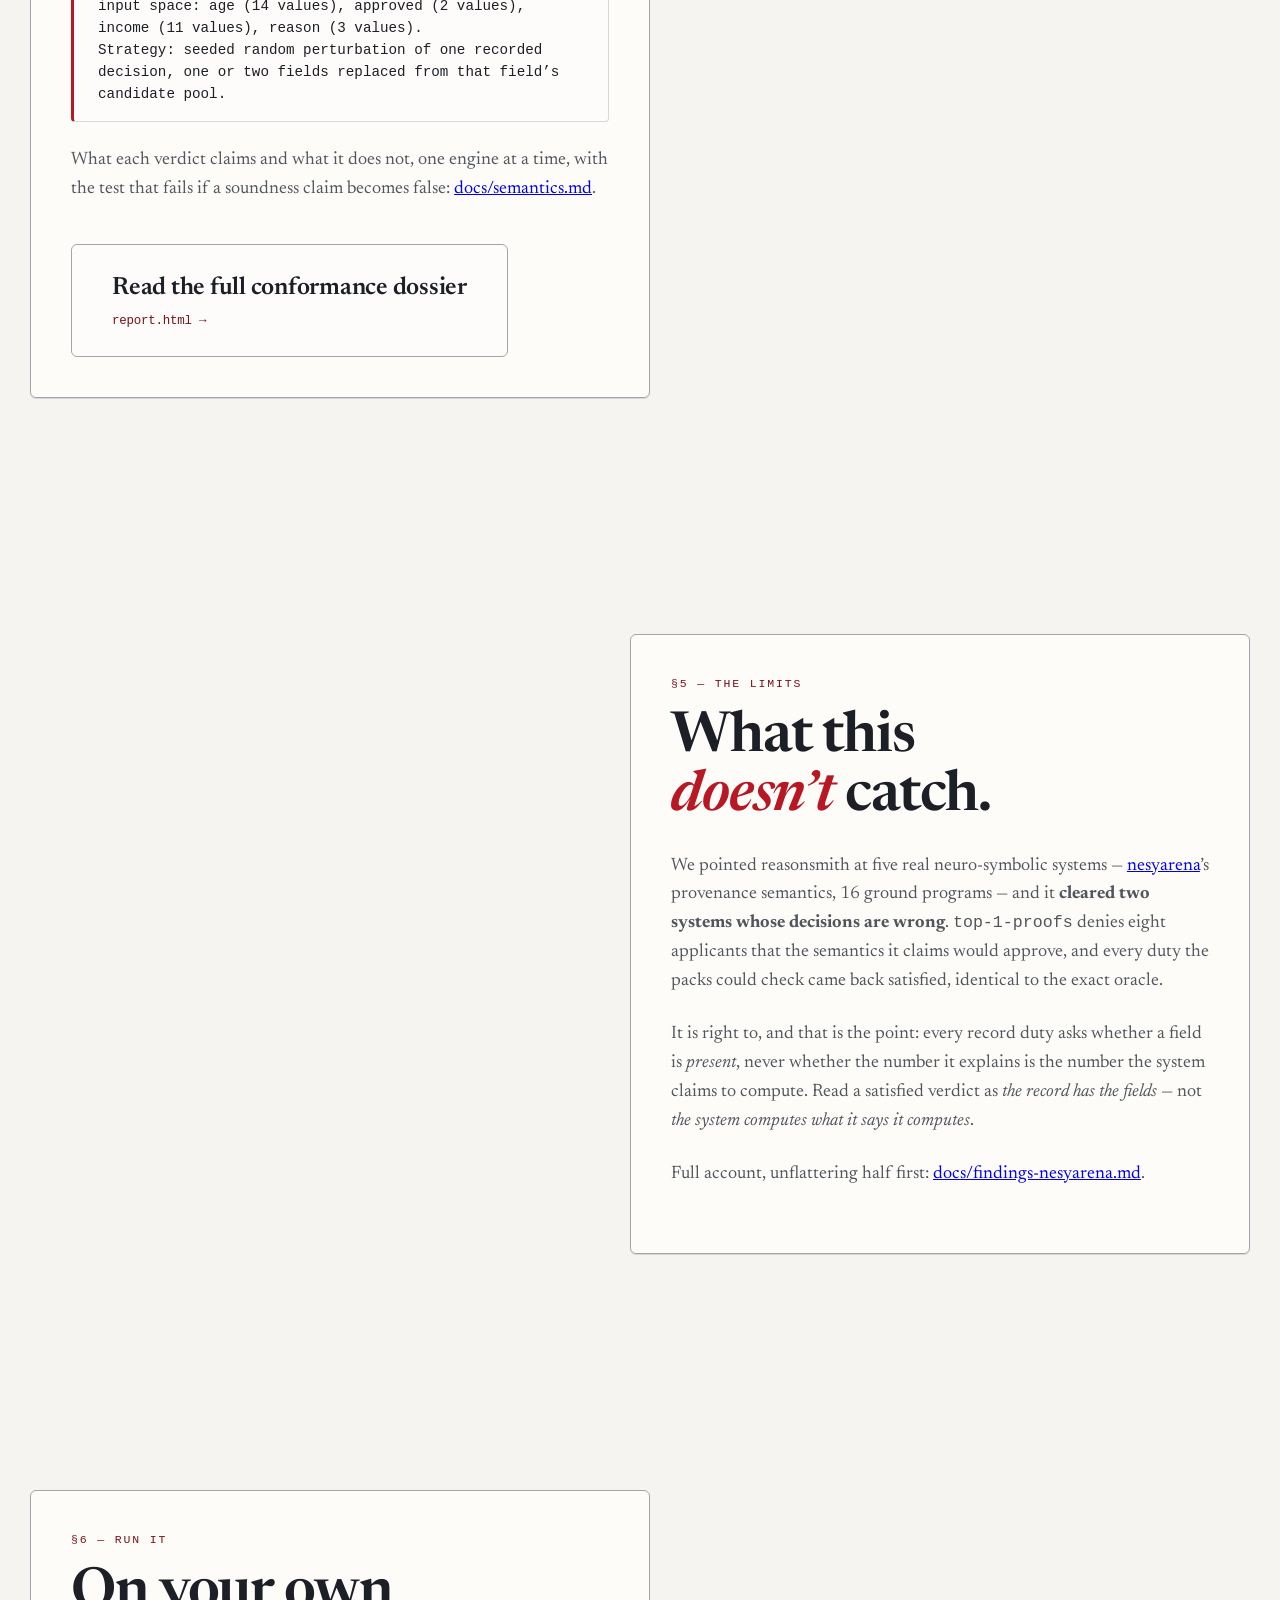
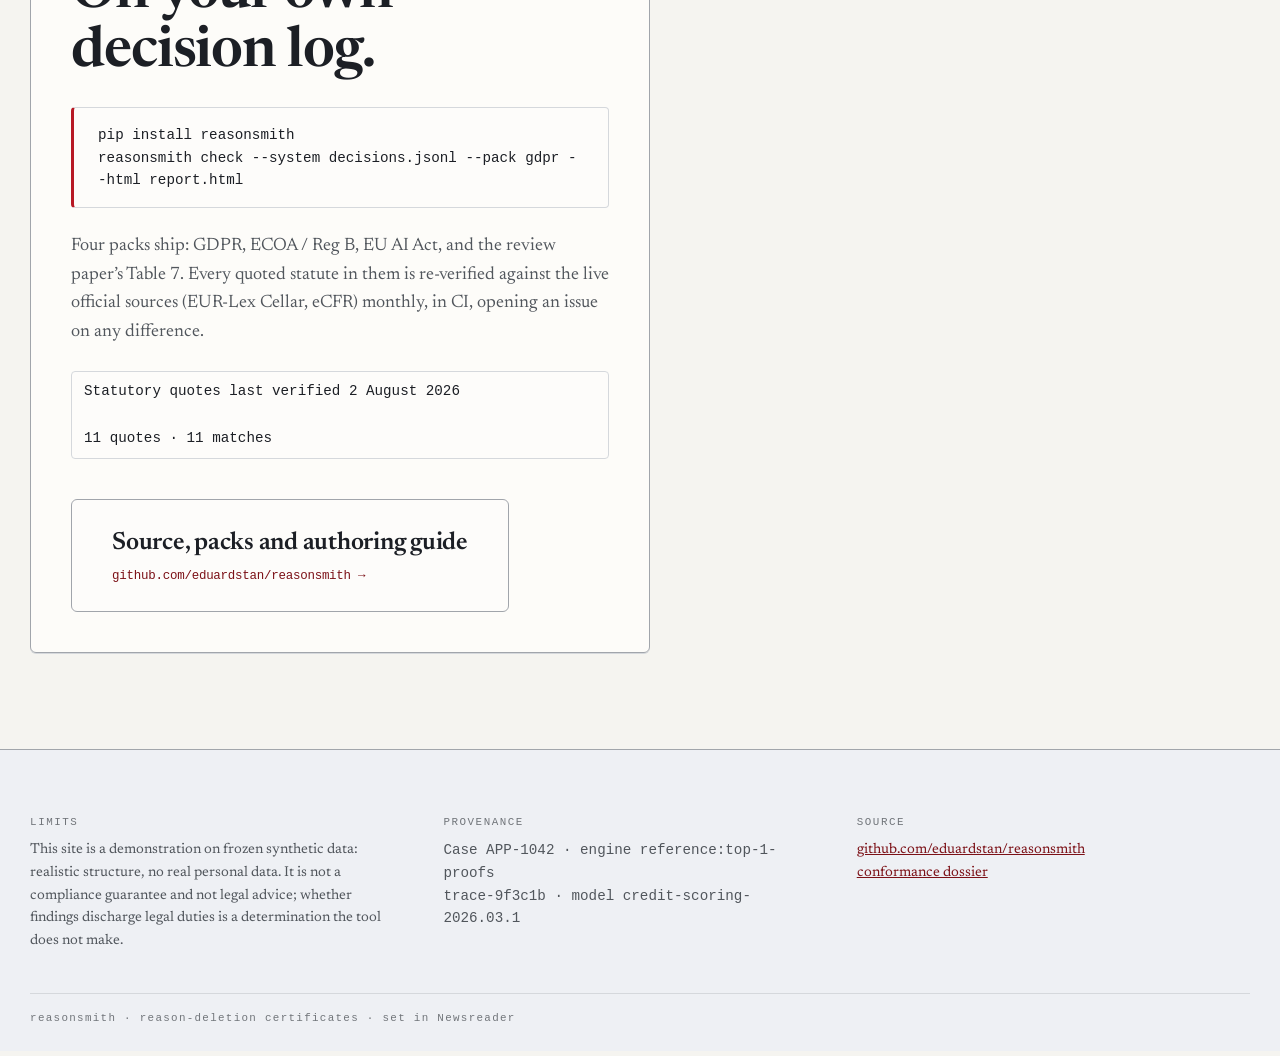
==== commit 34fd88ef: "feat(site): cut the audit-grade overclaim, surface the earned rungs, fix SEO basics - drop 'audit-gr" ====
--- a/index.html
+++ b/index.html
@@ -4,11 +4,32 @@
   <meta charset="UTF-8">
   <meta name="viewport" content="width=device-width, initial-scale=1.0">
   <title>reasonsmith — prove which legally-owed reasons a system deleted, and from whom</title>
-  <meta name="description" content="reasonsmith is an audit engine: it runs conformance checks against formal regulation packs and issues reason-deletion certificates with evidence-strength verdicts.">
-  <meta property="og:title" content="reasonsmith — audit-grade explanations">
+  <meta name="description" content="reasonsmith runs conformance checks against formal regulation packs and issues reason-deletion certificates with explicit evidence-strength verdicts.">
+  <link rel="canonical" href="https://reasonsmith.dev/">
+  <meta property="og:title" content="reasonsmith — reason-deletion certificates for decision systems">
   <meta property="og:description" content="Prove which legally-owed reasons a system deleted, and from whom. 5 reasons found · 4 deleted — ECOA / Reg B.">
-  <meta property="og:image" content="assets/og.png">
+  <meta property="og:image" content="https://reasonsmith.dev/assets/og.png">
   <meta property="og:type" content="website">
+  <meta property="og:url" content="https://reasonsmith.dev/">
+  <meta name="twitter:card" content="summary_large_image">
+  <meta name="twitter:title" content="reasonsmith — reason-deletion certificates for decision systems">
+  <meta name="twitter:description" content="Prove which legally-owed reasons a system deleted, and from whom. Every verdict carries its evidence strength: observed, probed, proved.">
+  <meta name="twitter:image" content="https://reasonsmith.dev/assets/og.png">
+  <script type="application/ld+json">
+  {
+    "@context": "https://schema.org",
+    "@type": "SoftwareSourceCode",
+    "name": "reasonsmith",
+    "description": "Evidence records and reason-deletion certificates for decision systems: conformance checks against formal regulation packs with explicit evidence-strength verdicts.",
+    "license": "https://opensource.org/licenses/MIT",
+    "codeRepository": "https://github.com/eduardstan/reasonsmith",
+    "programmingLanguage": "Python",
+    "author": {
+      "@type": "Person",
+      "name": "Ionel Eduard Stan"
+    }
+  }
+  </script>
   <link rel="icon" type="image/svg+xml" href="assets/favicon.svg">
   <link rel="preload" as="font" type="font/woff2" href="assets/fonts/newsreader-normal.woff2" crossorigin>
   <link rel="stylesheet" href="site/css/landing.css">
@@ -20,6 +41,13 @@
       }
     }
   </script>
+  <noscript>
+    <style>
+      #gl, .progress-rail, .hero-hint { display: none; }
+      .beat, .hscroll { min-height: 0; padding: var(--space-xl) 0; }
+      .track-wrap { overflow-x: auto; }
+    </style>
+  </noscript>
 </head>
 <body>
   <canvas id="gl" aria-hidden="true"></canvas>
@@ -55,6 +83,8 @@
       <a href="#deletion">§2 Deletion</a>
       <a href="#regulations">§3 Regulations</a>
       <a href="#lattice">§4 Evidence</a>
+      <a href="#limits">§5 Limits</a>
+      <a href="#run">§6 Run</a>
       <a href="report.html" class="nav-report">Report</a>
     </nav>
   </header>
@@ -67,7 +97,7 @@
         <p class="abstract-label">Abstract</p>
         <p>
           reasonsmith runs conformance checks against formal regulation packs and issues
-          <strong>reason-deletion certificates</strong>: audit-grade evidence that an explanation
+          <strong>reason-deletion certificates</strong>: evidence records showing that an explanation
           engine dropped reasons the law says a person is owed. Every claim carries a strength on an
           explicit lattice &mdash; <span class="mono">observed &rarr; probed &rarr; proved</span> &mdash;
           and nothing claims a strength it did not earn.
@@ -174,8 +204,12 @@
           Every requirement verdict carries its position on the evidence lattice.
           <span class="mono">unattainable</span> means the system as built cannot emit the signals at all;
           <span class="mono">observed</span> means the trace carries them;
-          <span class="mono">probed</span> and <span class="mono">proved</span> mean the engines went further.
-          Zero verdicts combine to <em>inconclusive</em>, never to satisfied.
+          <span class="mono">probed</span> is a real engine &mdash; bounded falsification against the
+          system&rsquo;s own <code>decide()</code> &mdash; and <span class="mono">proved</span> is a solver
+          result, with GDPR Article&nbsp;22 machine-checked over every input the constraints admit,
+          and a verified counterexample when it fails, as its
+          first requirement against real statute. Zero verdicts combine to <em>inconclusive</em>, never
+          to satisfied.
         </p>
         <div class="lattice-strip mono" aria-label="Evidence strength lattice">
           <span class="ls-step ls-unattainable">unattainable</span><span class="ls-arrow">&rarr;</span>
@@ -183,10 +217,74 @@
           <span class="ls-step ls-probed">probed</span><span class="ls-arrow">&rarr;</span>
           <span class="ls-step ls-proved">proved</span>
         </div>
+        <p class="beat-copy">
+          A probed verdict cannot be rendered without its search budget &mdash; that is enforced at
+          construction, not by convention. This is a real one:
+        </p>
+        <pre class="terminal mono">[PROBED] income &gt;= 30000 implies approved == True: satisfied
+probe budget: 200 input(s) replayed, seed 0,
+input space: age (14 values), approved (2 values),
+income (11 values), reason (3 values).
+Strategy: seeded random perturbation of one recorded
+decision, one or two fields replaced from that field&rsquo;s
+candidate pool.</pre>
+        <p class="beat-copy">
+          What each verdict claims and what it does not, one engine at a time, with the test that
+          fails if a soundness claim becomes false:
+          <a href="https://github.com/eduardstan/reasonsmith/blob/main/docs/semantics.md">docs/semantics.md</a>.
+        </p>
         <p class="report-cta">
           <a class="report-link" href="report.html">
             Read the full conformance dossier
             <span class="mono">report.html &rarr;</span>
+          </a>
+        </p>
+      </div>
+    </section>
+
+    <section class="beat" id="limits">
+      <div class="beat-inner">
+        <p class="beat-index mono">§5 — The limits</p>
+        <h2>What this <span class="accent">doesn&rsquo;t</span> catch.</h2>
+        <p class="beat-copy">
+          We pointed reasonsmith at five real neuro-symbolic systems &mdash;
+          <a href="https://github.com/eduardstan/nesyarena">nesyarena</a>&rsquo;s provenance semantics,
+          16 ground programs &mdash; and it <strong>cleared two systems whose decisions are wrong</strong>.
+          <code>top-1-proofs</code> denies eight applicants that the semantics it claims would approve,
+          and every duty the packs could check came back satisfied, identical to the exact oracle.
+        </p>
+        <p class="beat-copy">
+          It is right to, and that is the point: every record duty asks whether a field is
+          <em>present</em>, never whether the number it explains is the number the system claims to
+          compute. Read a satisfied verdict as <em>the record has the fields</em> &mdash; not
+          <em>the system computes what it says it computes</em>.
+        </p>
+        <p class="beat-copy">
+          Full account, unflattering half first:
+          <a href="https://github.com/eduardstan/reasonsmith/blob/main/docs/findings-nesyarena.md">docs/findings-nesyarena.md</a>.
+        </p>
+      </div>
+    </section>
+
+    <section class="beat" id="run">
+      <div class="beat-inner">
+        <p class="beat-index mono">§6 — Run it</p>
+        <h2>On your own decision log.</h2>
+        <pre class="terminal mono">pip install reasonsmith
+reasonsmith check --system decisions.jsonl --pack gdpr --html report.html</pre>
+        <p class="beat-copy">
+          Four packs ship: GDPR, ECOA&nbsp;/&nbsp;Reg&nbsp;B, EU AI Act, and the review paper&rsquo;s
+          Table&nbsp;7. Every quoted statute in them is re-verified against the live official sources
+          (EUR-Lex Cellar, eCFR) monthly, in CI, opening an issue on any difference.
+        </p>
+        <p class="values-bar mono">
+          <span>Statutory quotes last verified 2 August 2026</span>
+          <span>11 quotes &middot; 11 matches</span>
+        </p>
+        <p class="report-cta">
+          <a class="report-link" href="https://github.com/eduardstan/reasonsmith">
+            Source, packs and authoring guide
+            <span class="mono">github.com/eduardstan/reasonsmith &rarr;</span>
           </a>
         </p>
       </div>
@@ -218,7 +316,7 @@
         </p>
       </div>
     </div>
-    <p class="foot-line mono">reasonsmith · audit-grade explanations · set in Newsreader</p>
+    <p class="foot-line mono">reasonsmith · reason-deletion certificates · set in Newsreader</p>
   </footer>
 
   <script src="vendor/gsap.min.js"></script>
--- a/site/css/landing.css
+++ b/site/css/landing.css
@@ -399,6 +399,21 @@
   background: var(--surface);
 }
 .values-bar .gap { color: var(--accent); font-weight: 700; }
+
+/* ---- terminal / budget blocks ---------------------------------------------- */
+
+.terminal {
+  border: 1px solid var(--line);
+  border-left: 3px solid var(--accent);
+  border-radius: 4px;
+  background: var(--surface);
+  padding: var(--space-s) var(--space-m);
+  font-size: var(--step--1);
+  line-height: 1.55;
+  white-space: pre-wrap;
+  overflow-wrap: anywhere;
+  margin: var(--space-m) 0;
+}
 
 /* ---- horizontal: regulations ---------------------------------------------- */
 
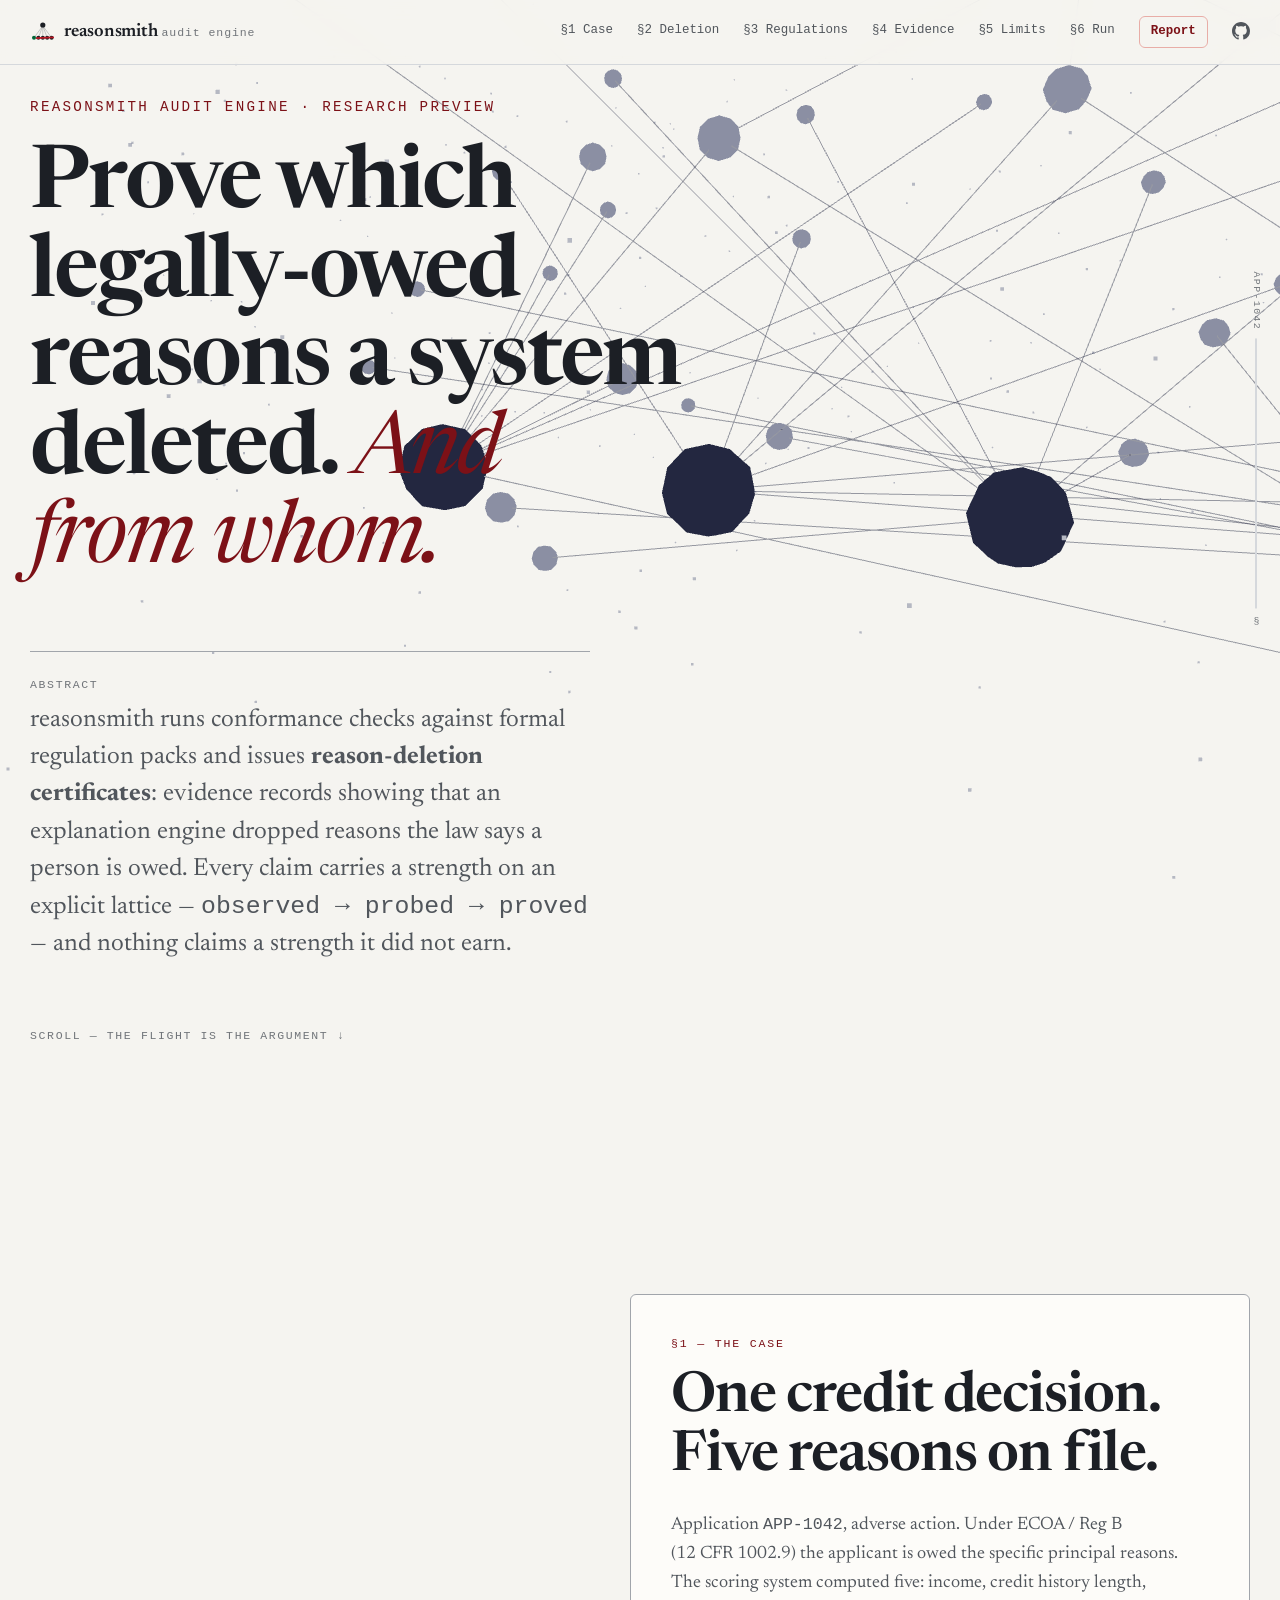
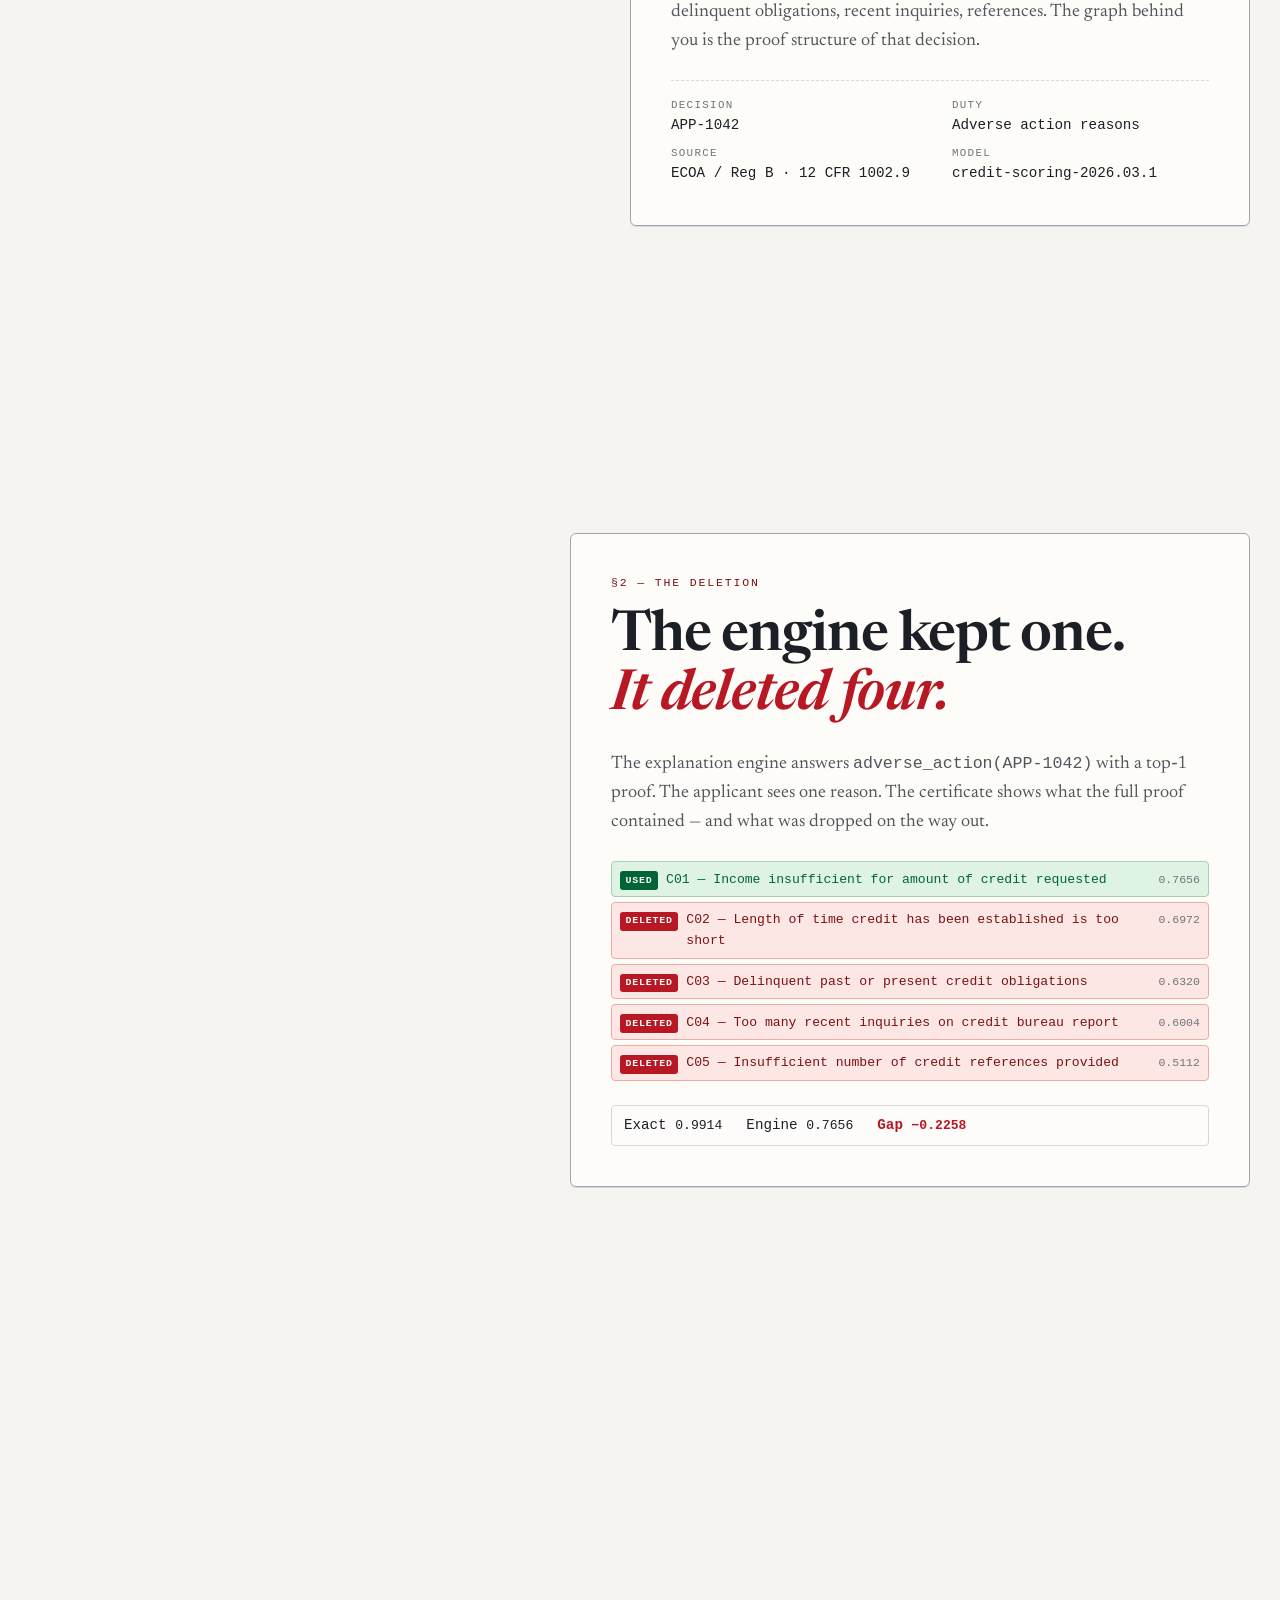
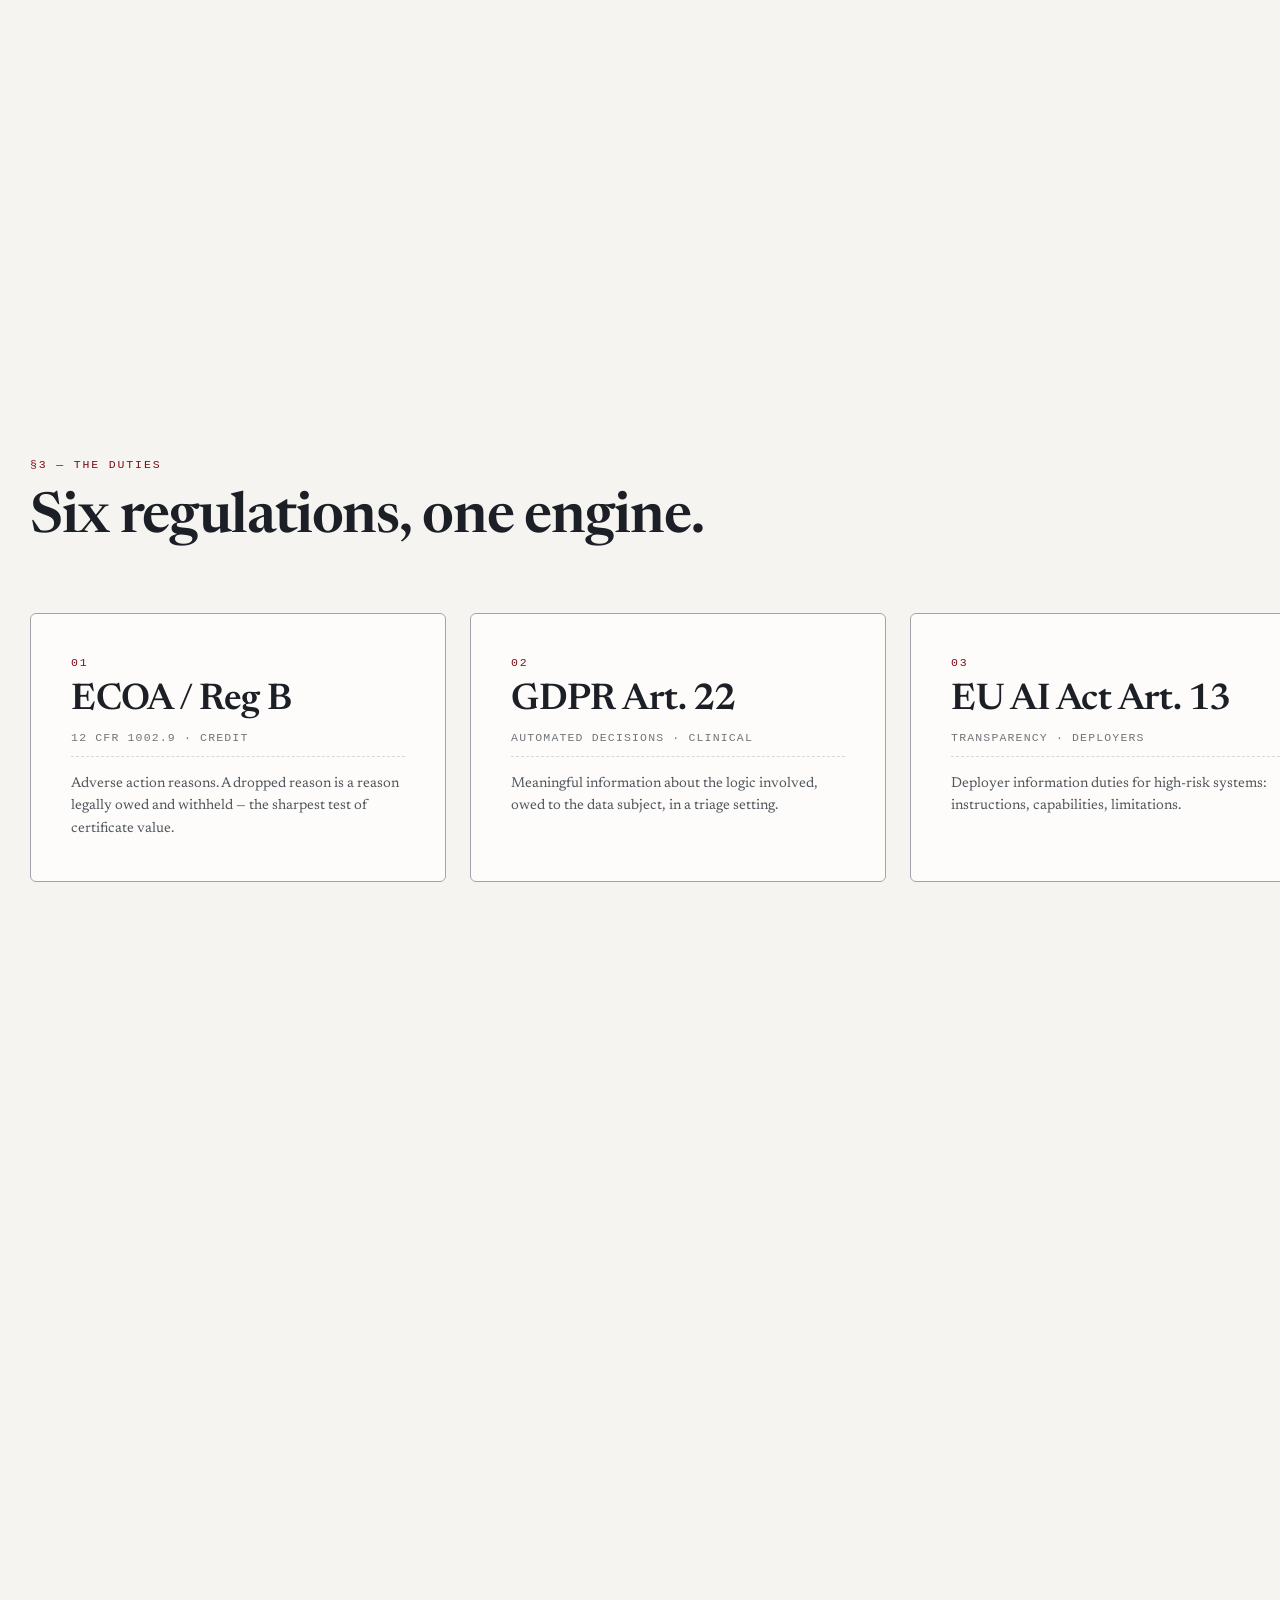
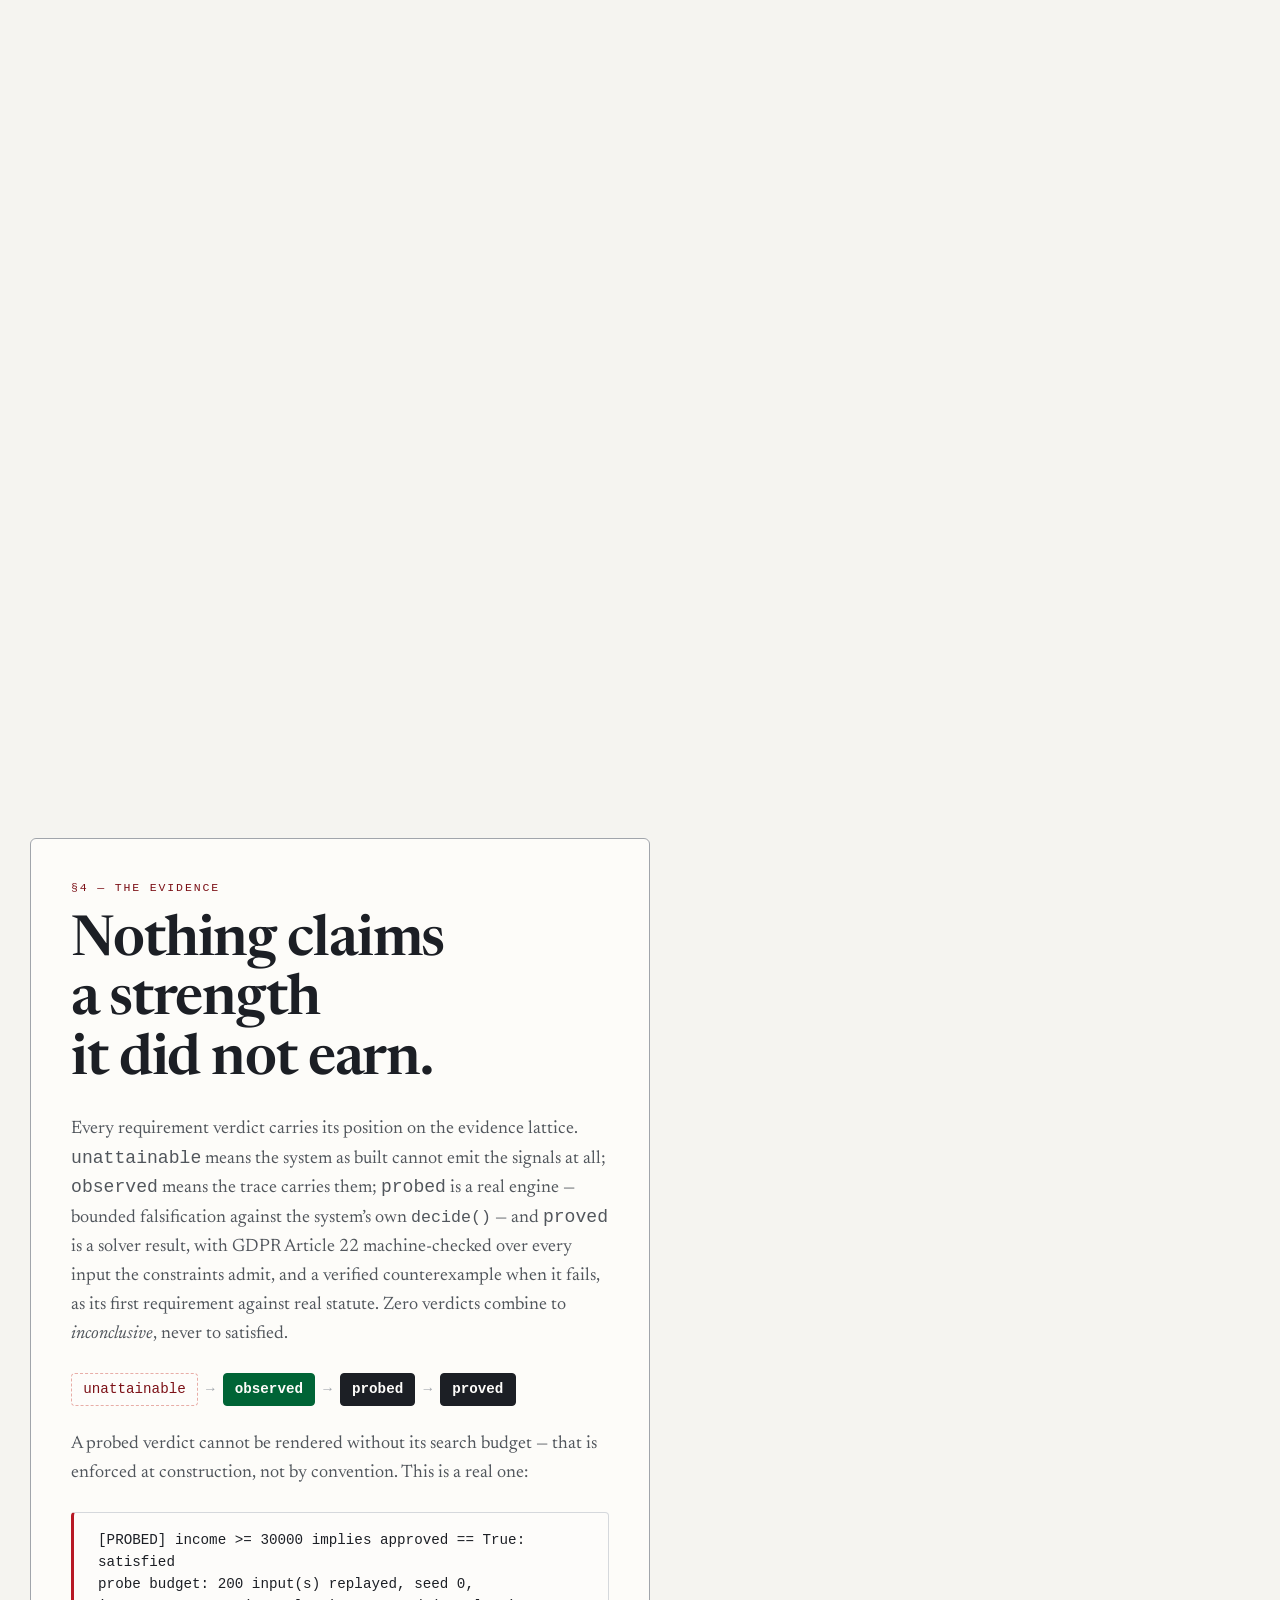
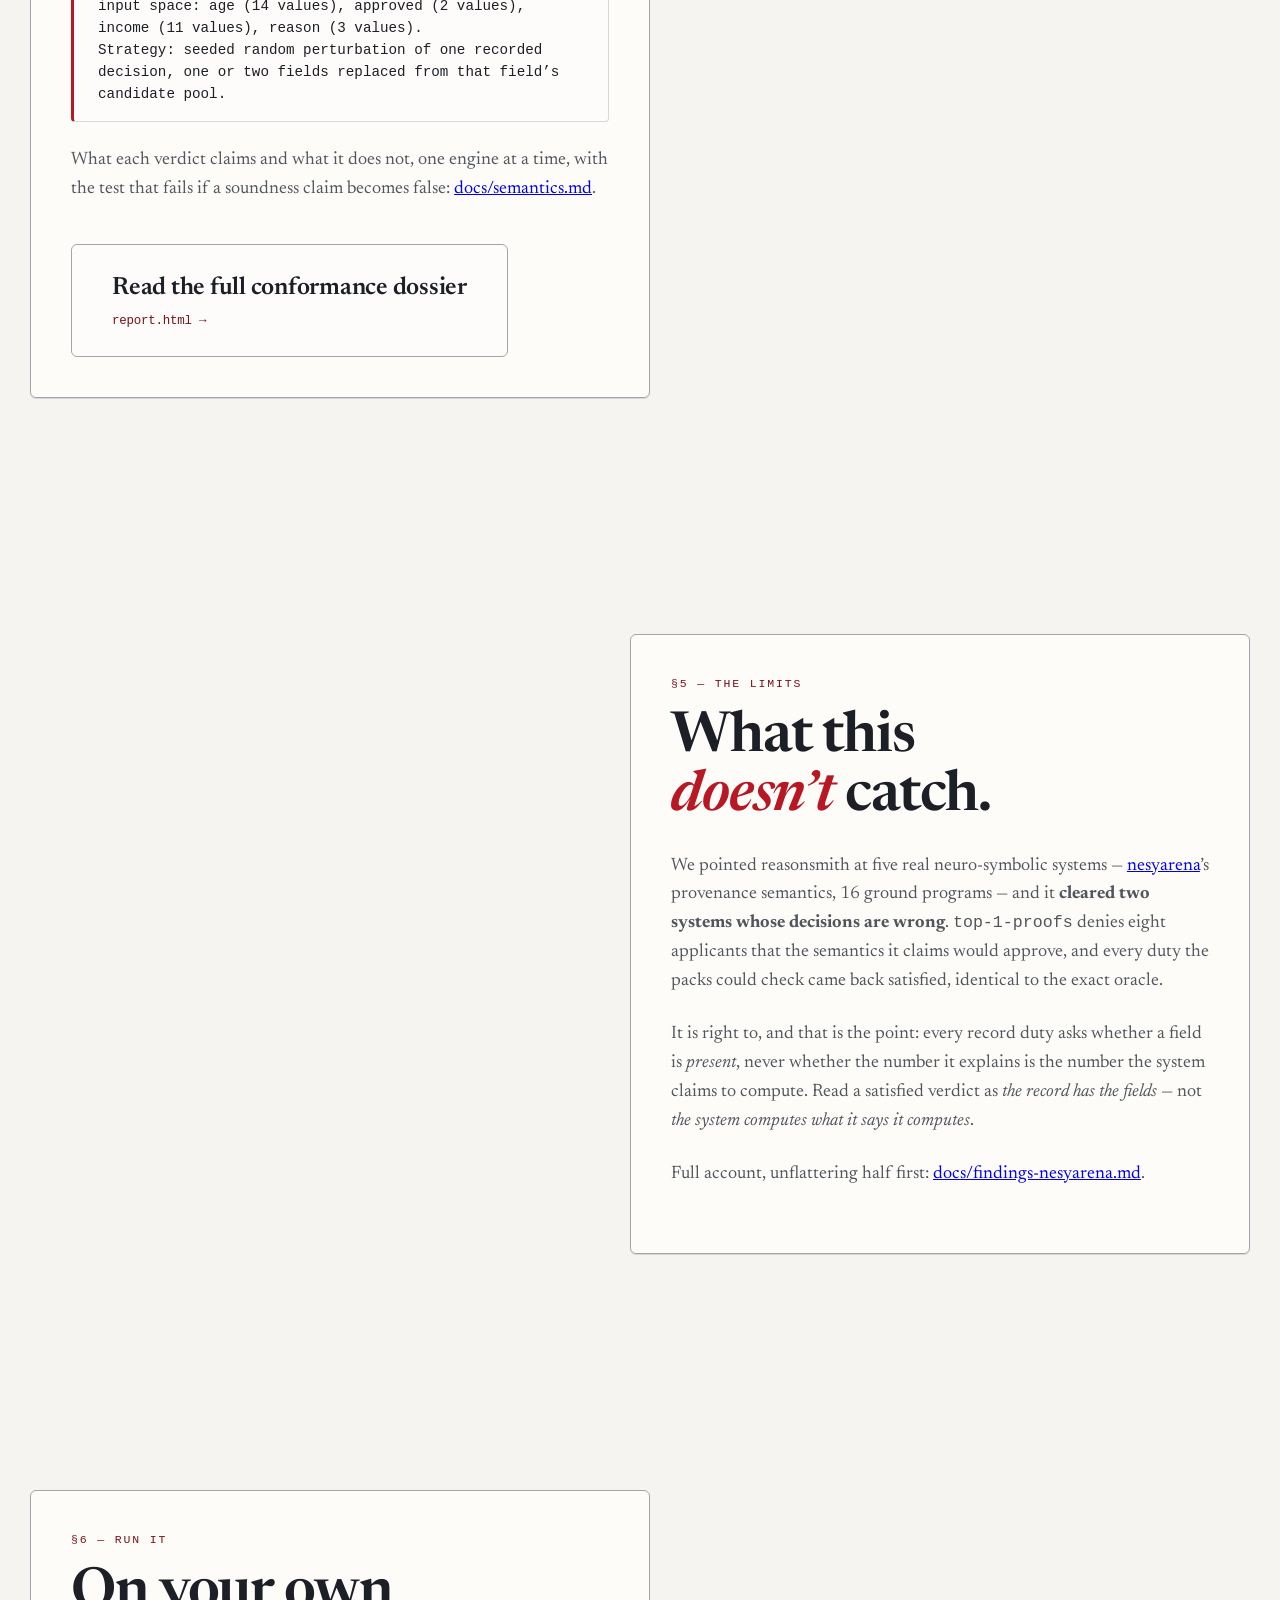
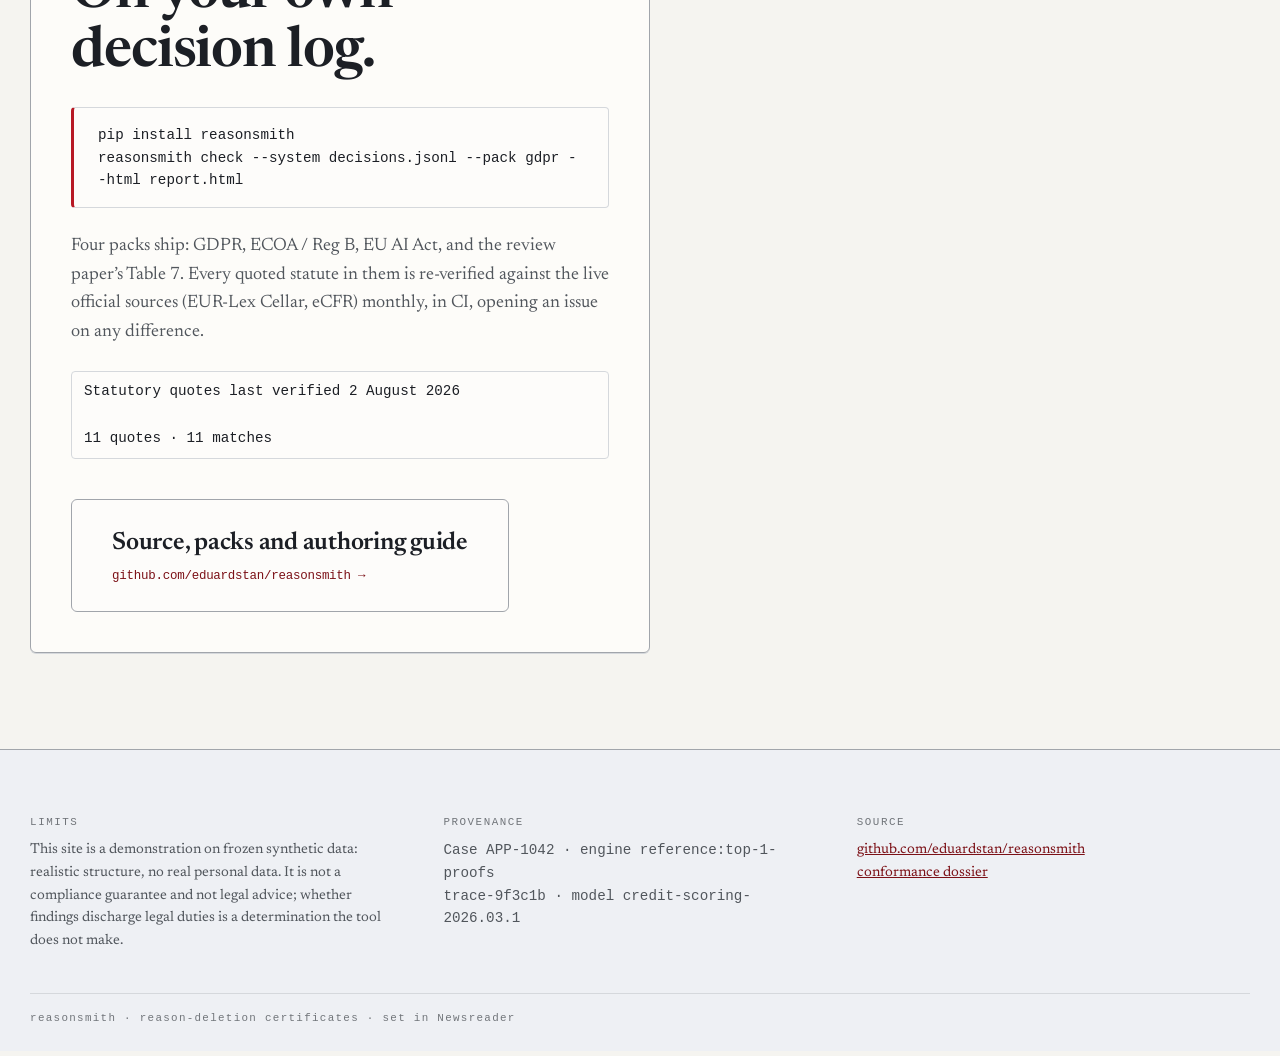
==== commit 5f849066: "feat(site): GitHub link in the top nav, visible on mobile too" ====
--- a/index.html
+++ b/index.html
@@ -86,6 +86,11 @@
       <a href="#limits">§5 Limits</a>
       <a href="#run">§6 Run</a>
       <a href="report.html" class="nav-report">Report</a>
+      <a href="https://github.com/eduardstan/reasonsmith" class="nav-github" aria-label="reasonsmith on GitHub" target="_blank" rel="noopener">
+        <svg viewBox="0 0 16 16" width="18" height="18" fill="currentColor" aria-hidden="true">
+          <path d="M8 0C3.58 0 0 3.58 0 8c0 3.54 2.29 6.53 5.47 7.59.4.07.55-.17.55-.38 0-.19-.01-.82-.01-1.49-2.01.37-2.53-.49-2.69-.94-.09-.23-.48-.94-.82-1.13-.28-.15-.68-.52-.01-.53.63-.01 1.08.58 1.23.82.72 1.21 1.87.87 2.33.66.07-.52.28-.87.51-1.07-1.78-.2-3.64-.89-3.64-3.95 0-.87.31-1.59.82-2.15-.08-.2-.36-1.02.08-2.12 0 0 .67-.21 2.2.82.64-.18 1.32-.27 2-.27s1.36.09 2 .27c1.53-1.04 2.2-.82 2.2-.82.44 1.1.16 1.92.08 2.12.51.56.82 1.27.82 2.15 0 3.07-1.87 3.75-3.65 3.95.29.25.54.73.54 1.48 0 1.07-.01 1.93-.01 2.2 0 .21.15.46.55.38A8.01 8.01 0 0 0 16 8c0-4.42-3.58-8-8-8Z"/>
+        </svg>
+      </a>
     </nav>
   </header>
 
--- a/site/css/landing.css
+++ b/site/css/landing.css
@@ -214,8 +214,14 @@
   padding: 0.3rem 0.7rem;
 }
 .site-nav .nav-report:hover { background: var(--accent-soft); }
+.site-nav .nav-github {
+  display: inline-flex;
+  align-items: center;
+  color: var(--ink-muted);
+}
+.site-nav .nav-github:hover { color: var(--accent); }
 @media (max-width: 700px) {
-  .site-nav a:not(.nav-report) { display: none; }
+  .site-nav a:not(.nav-report):not(.nav-github) { display: none; }
 }
 
 /* ---- hero ----------------------------------------------------------------- */
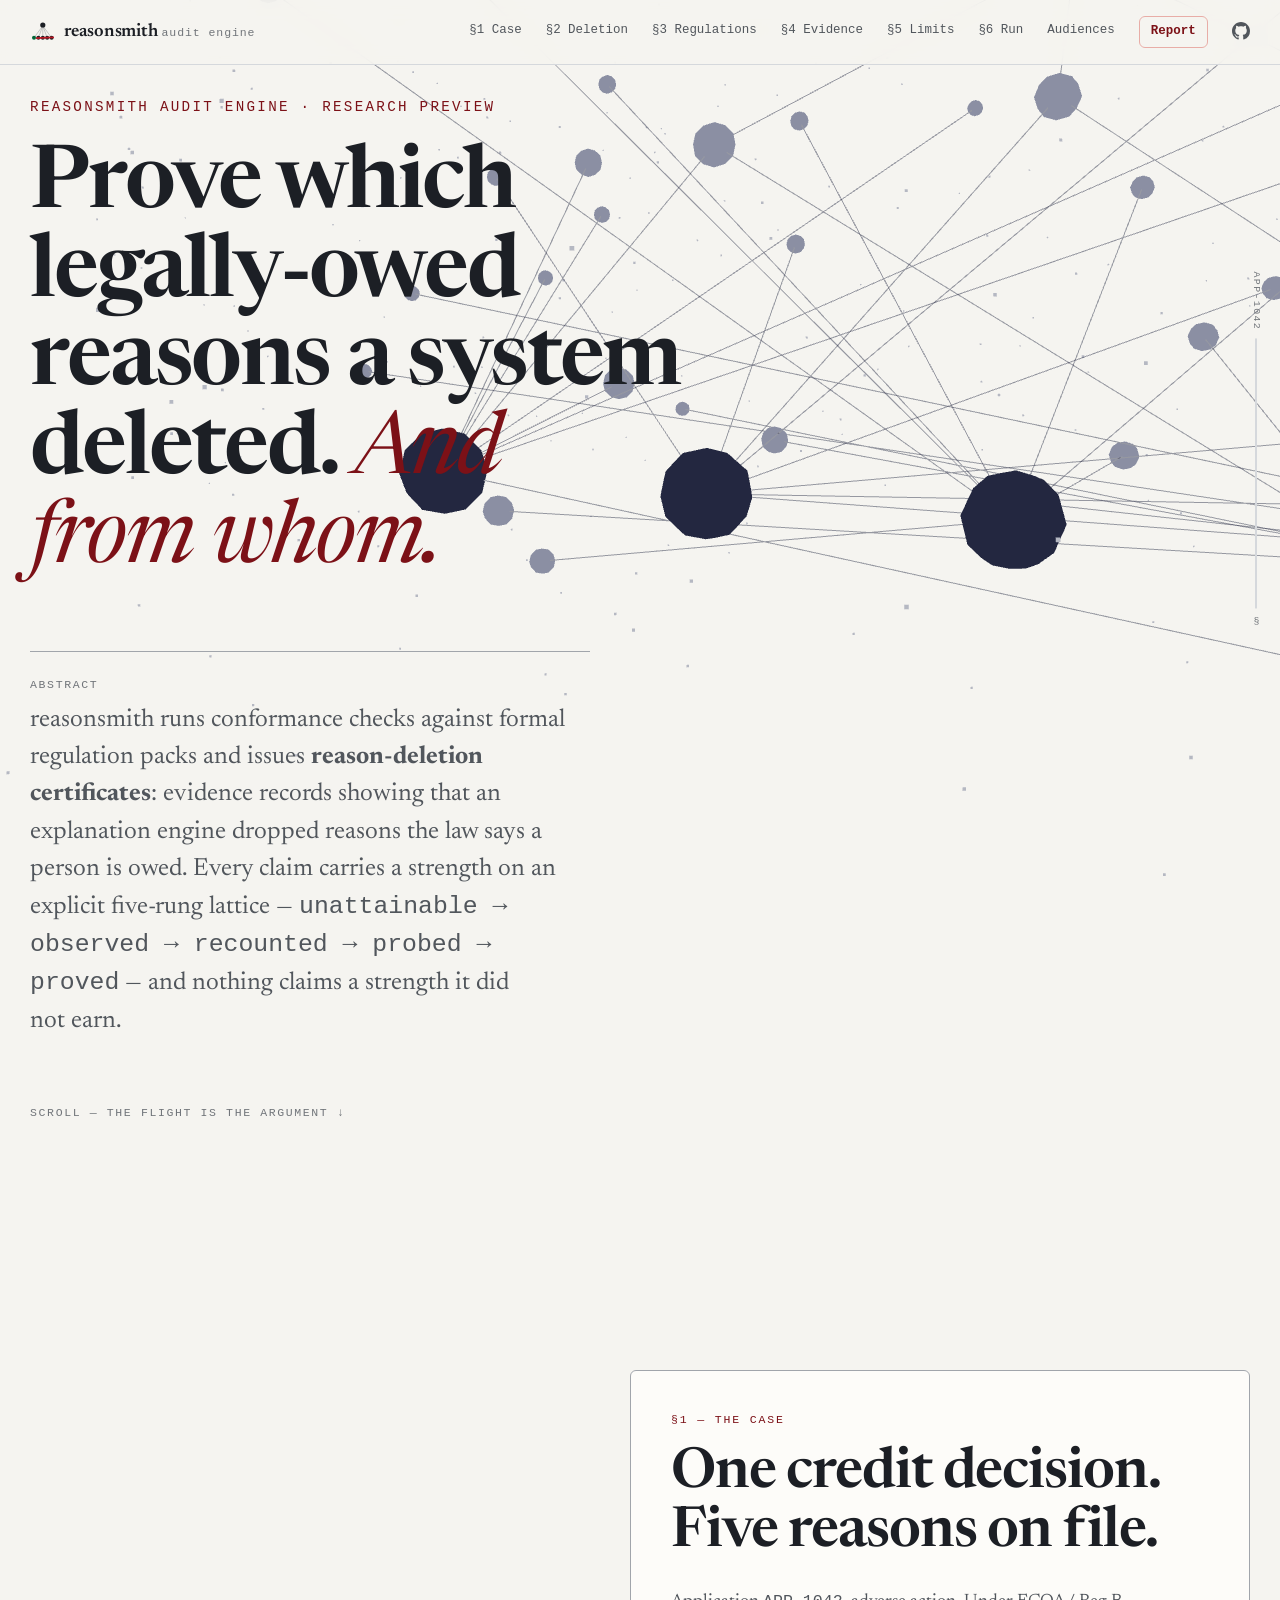
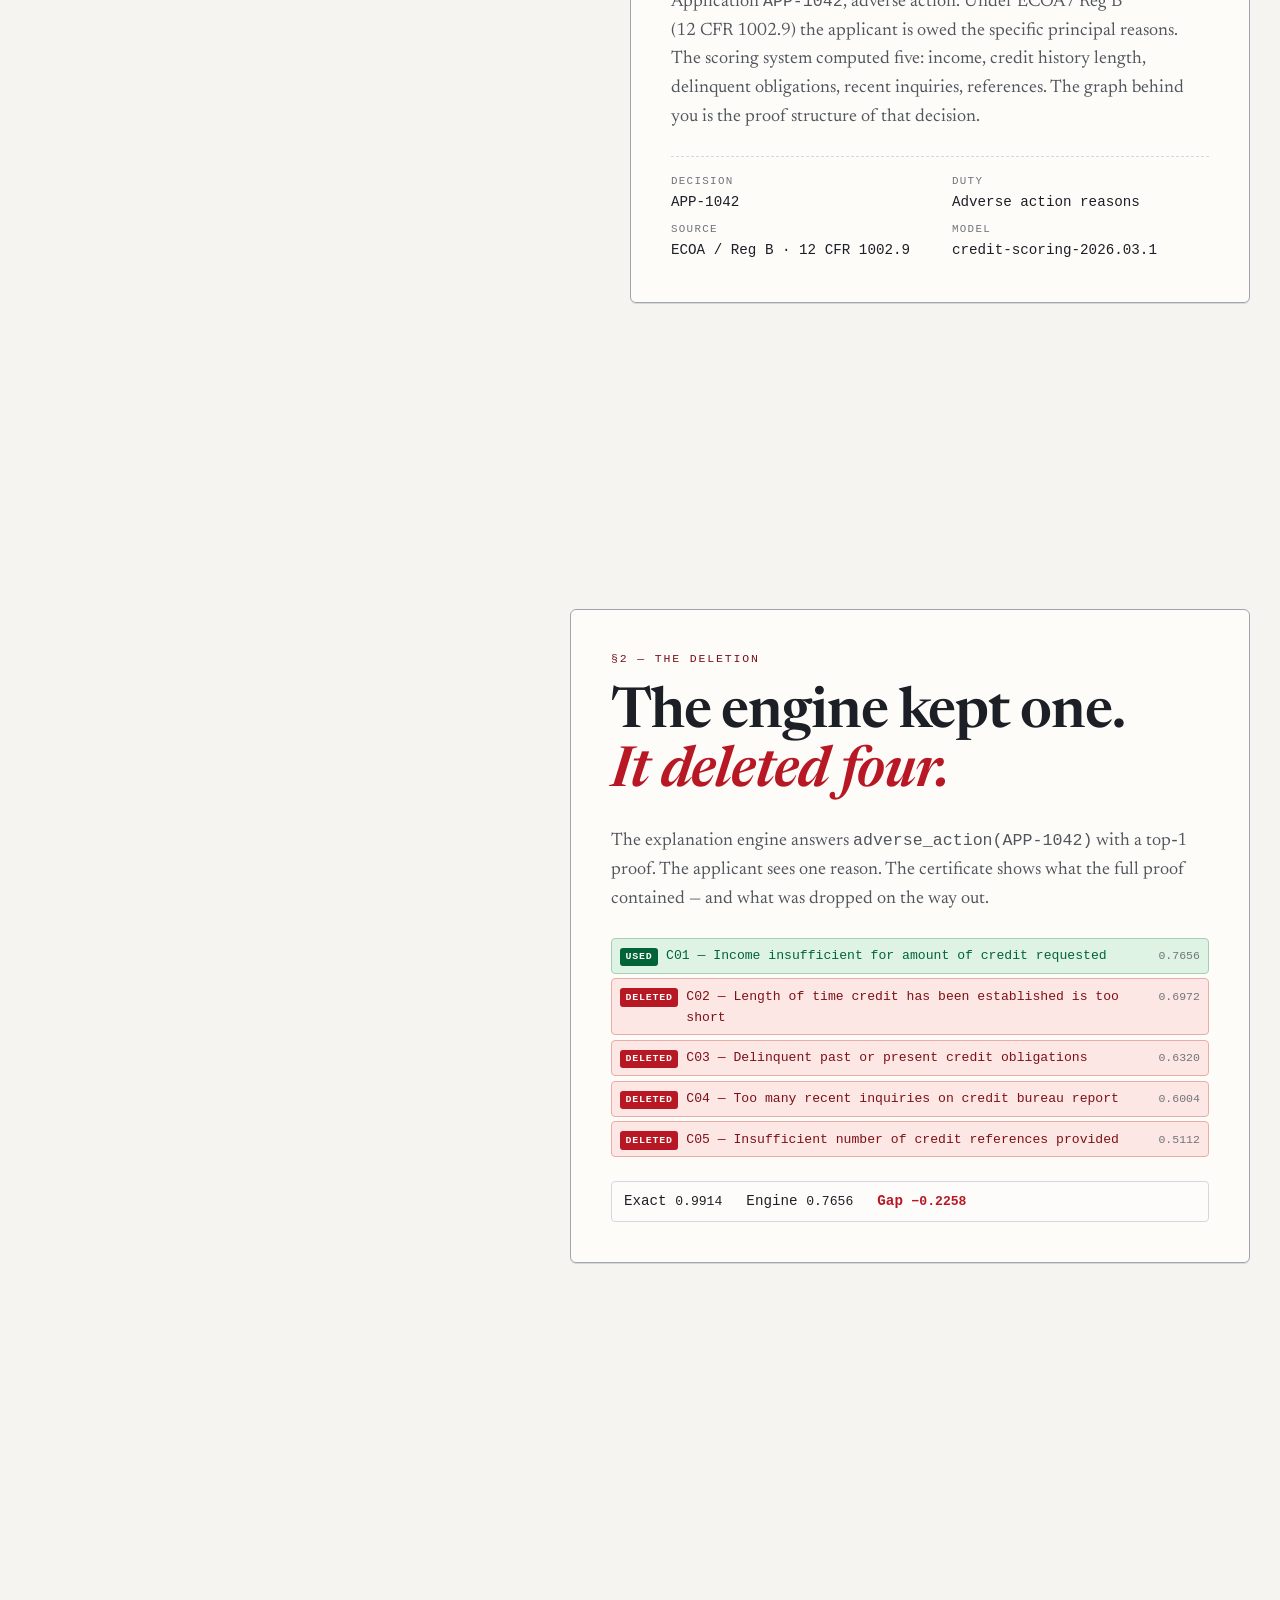
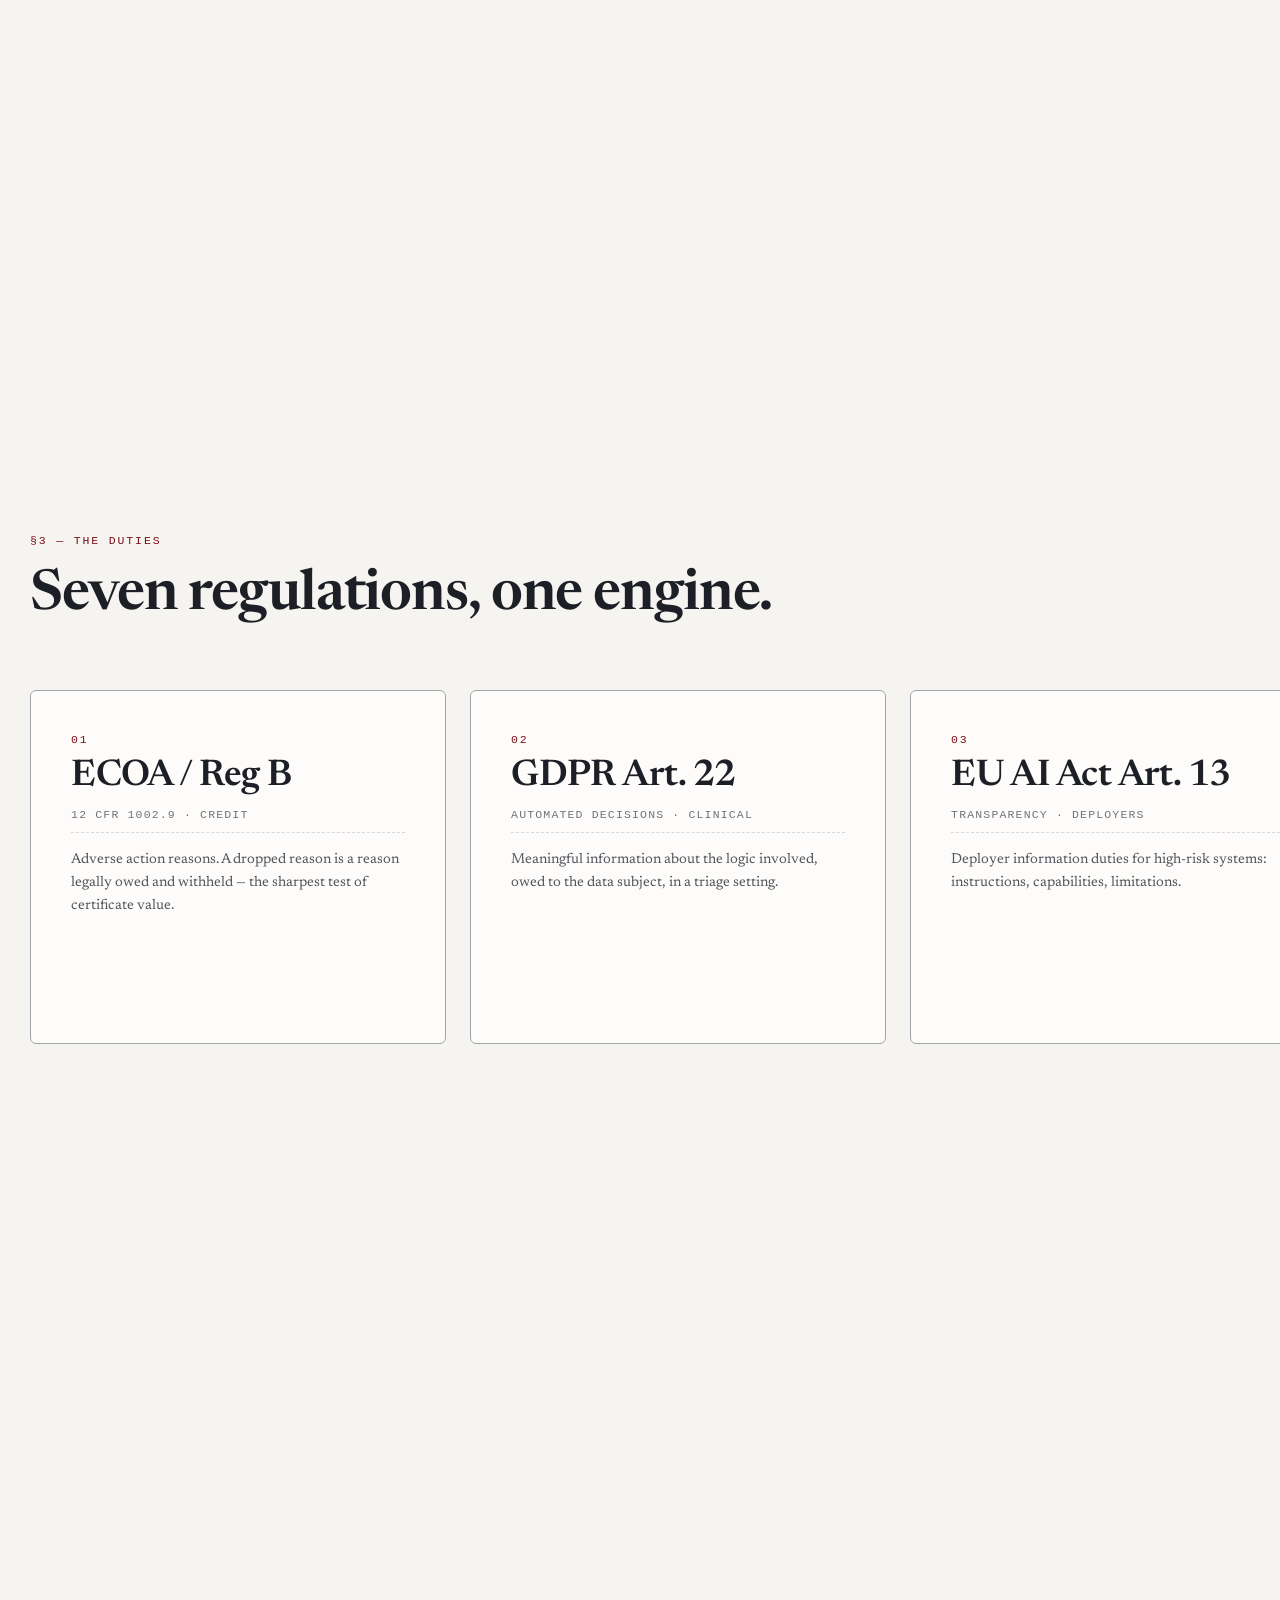
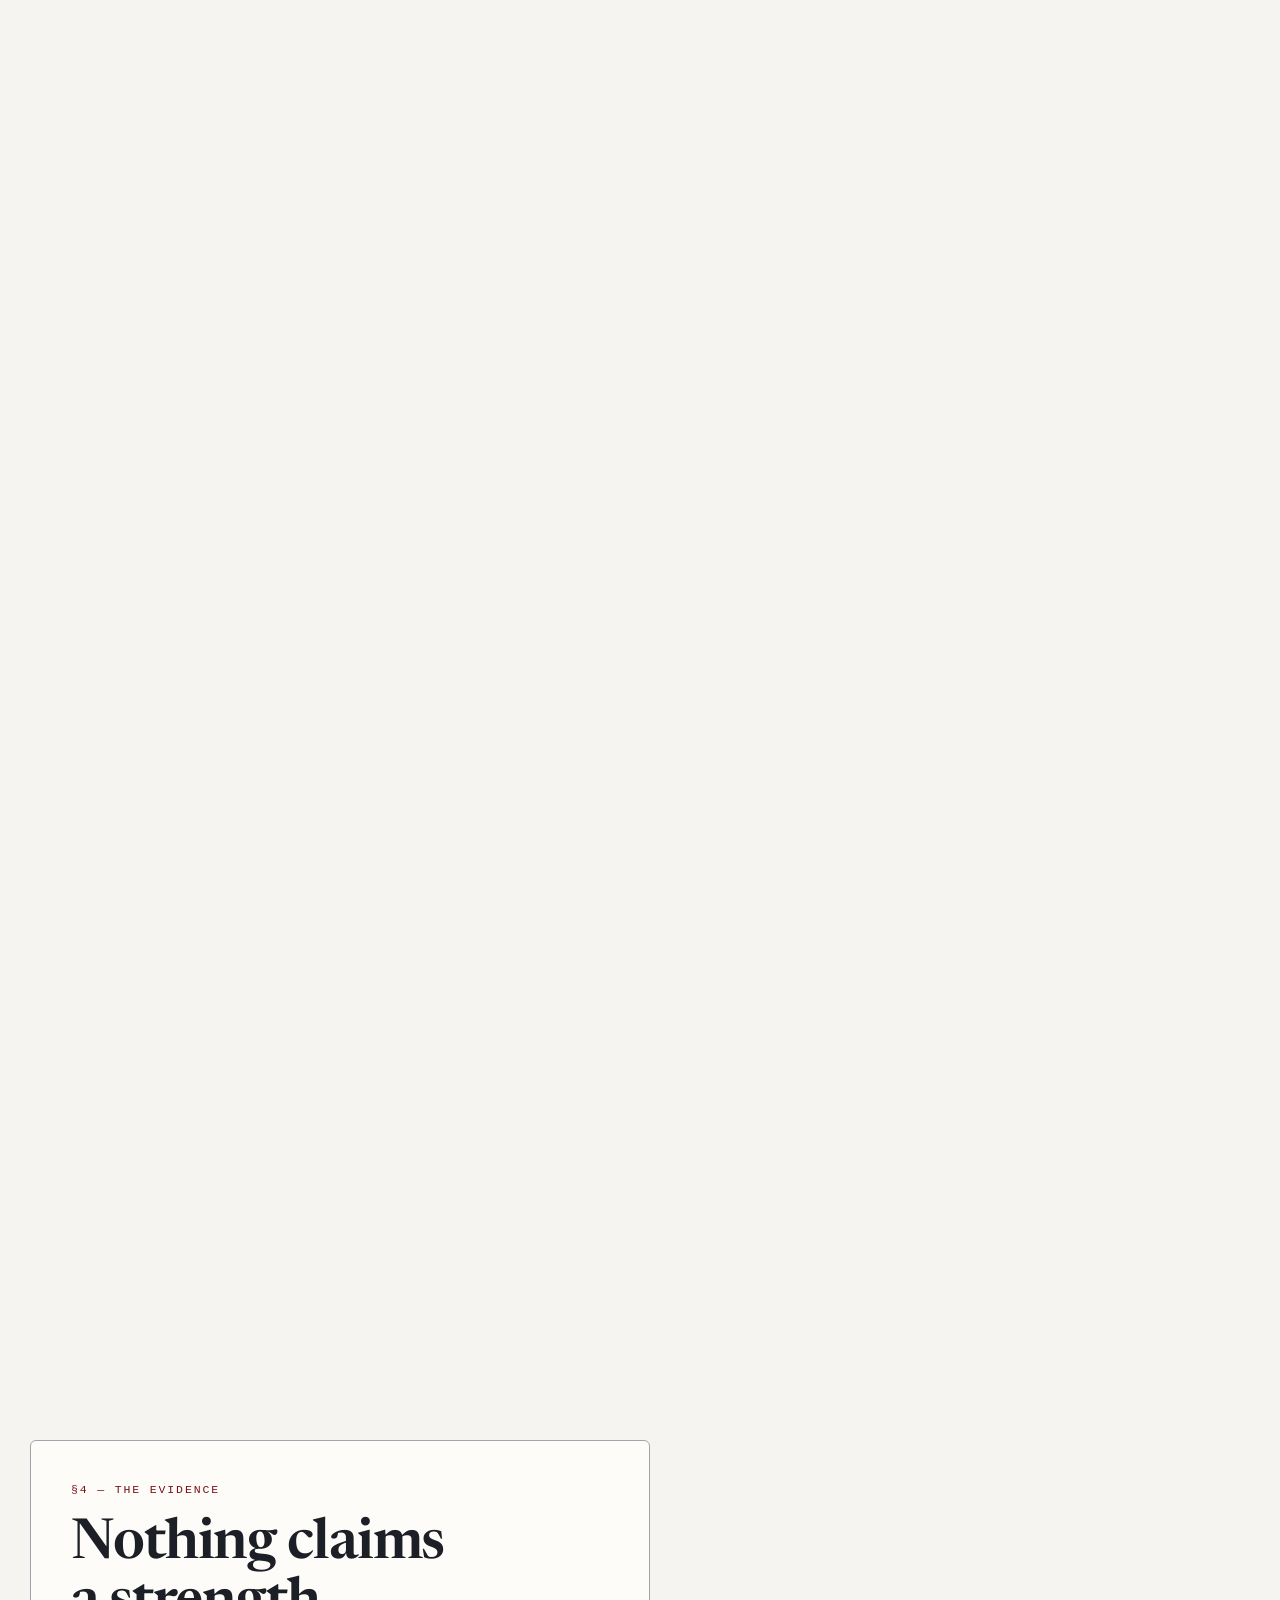
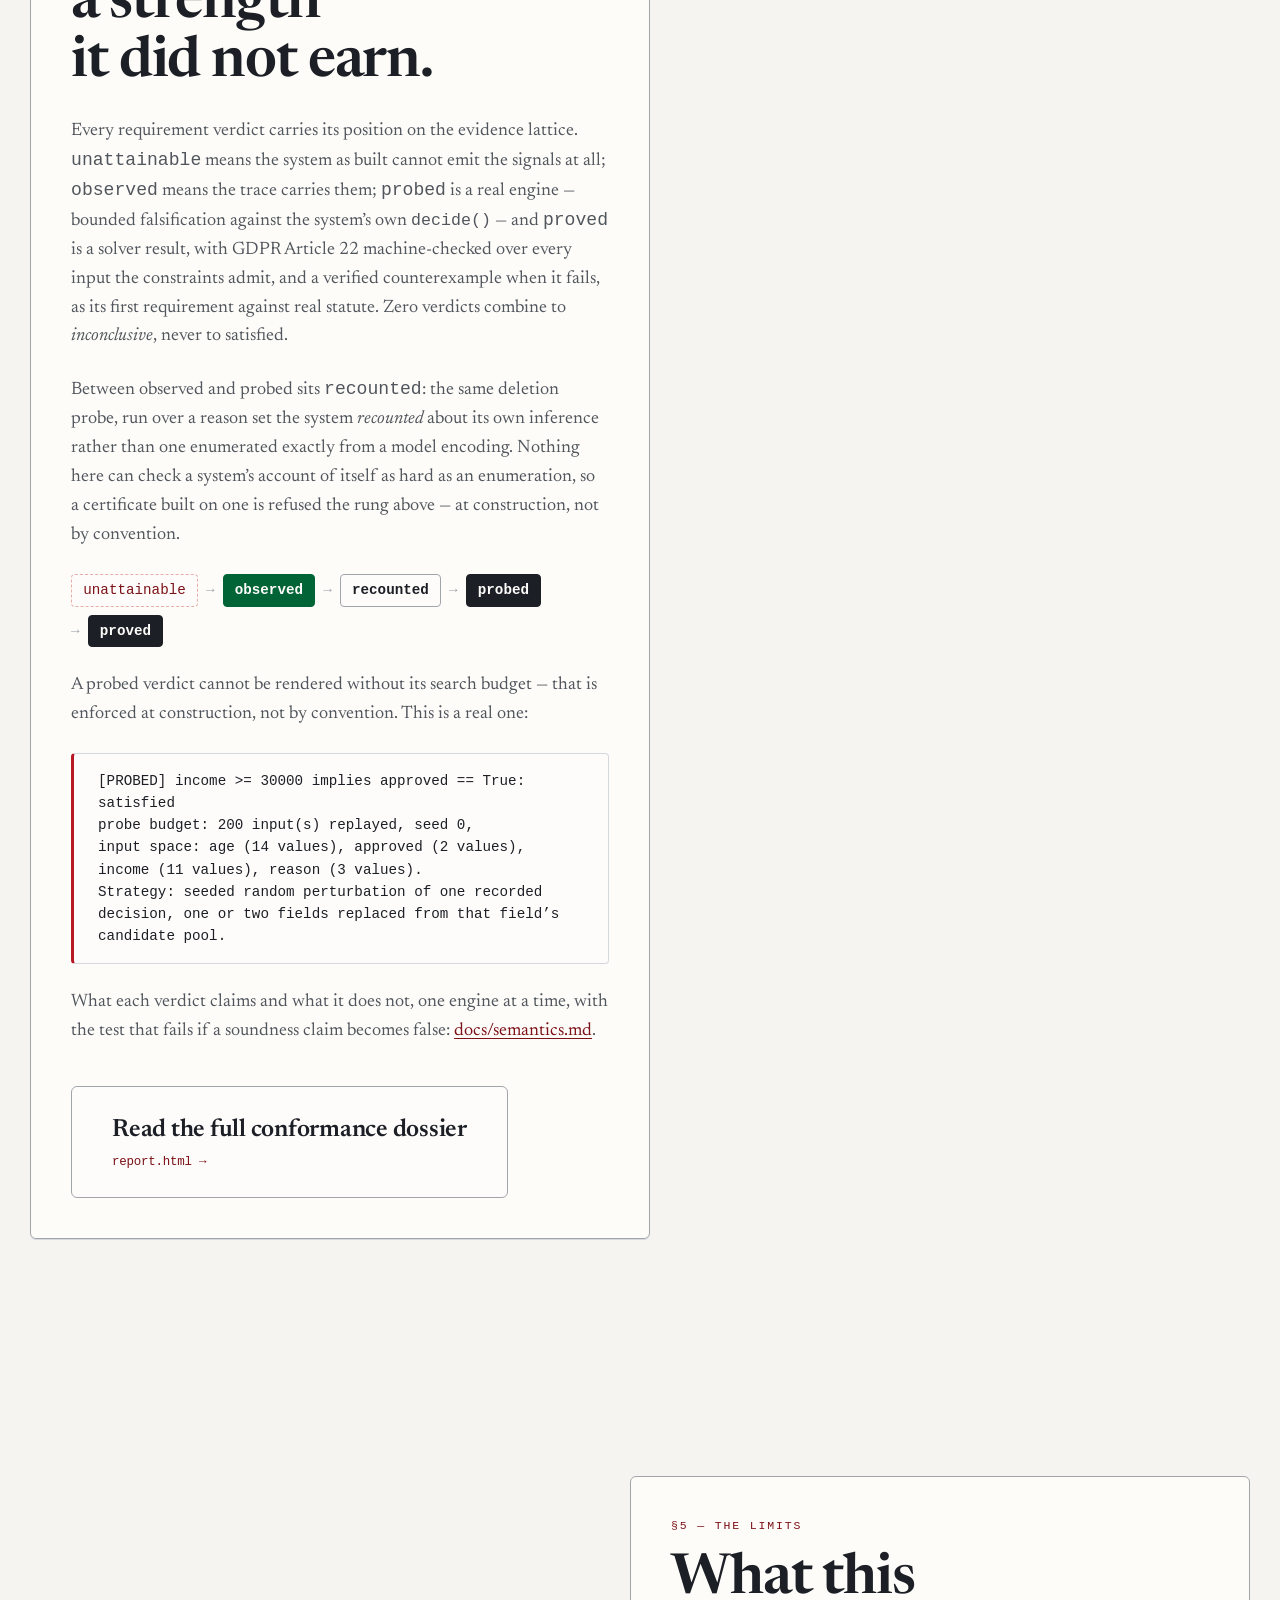
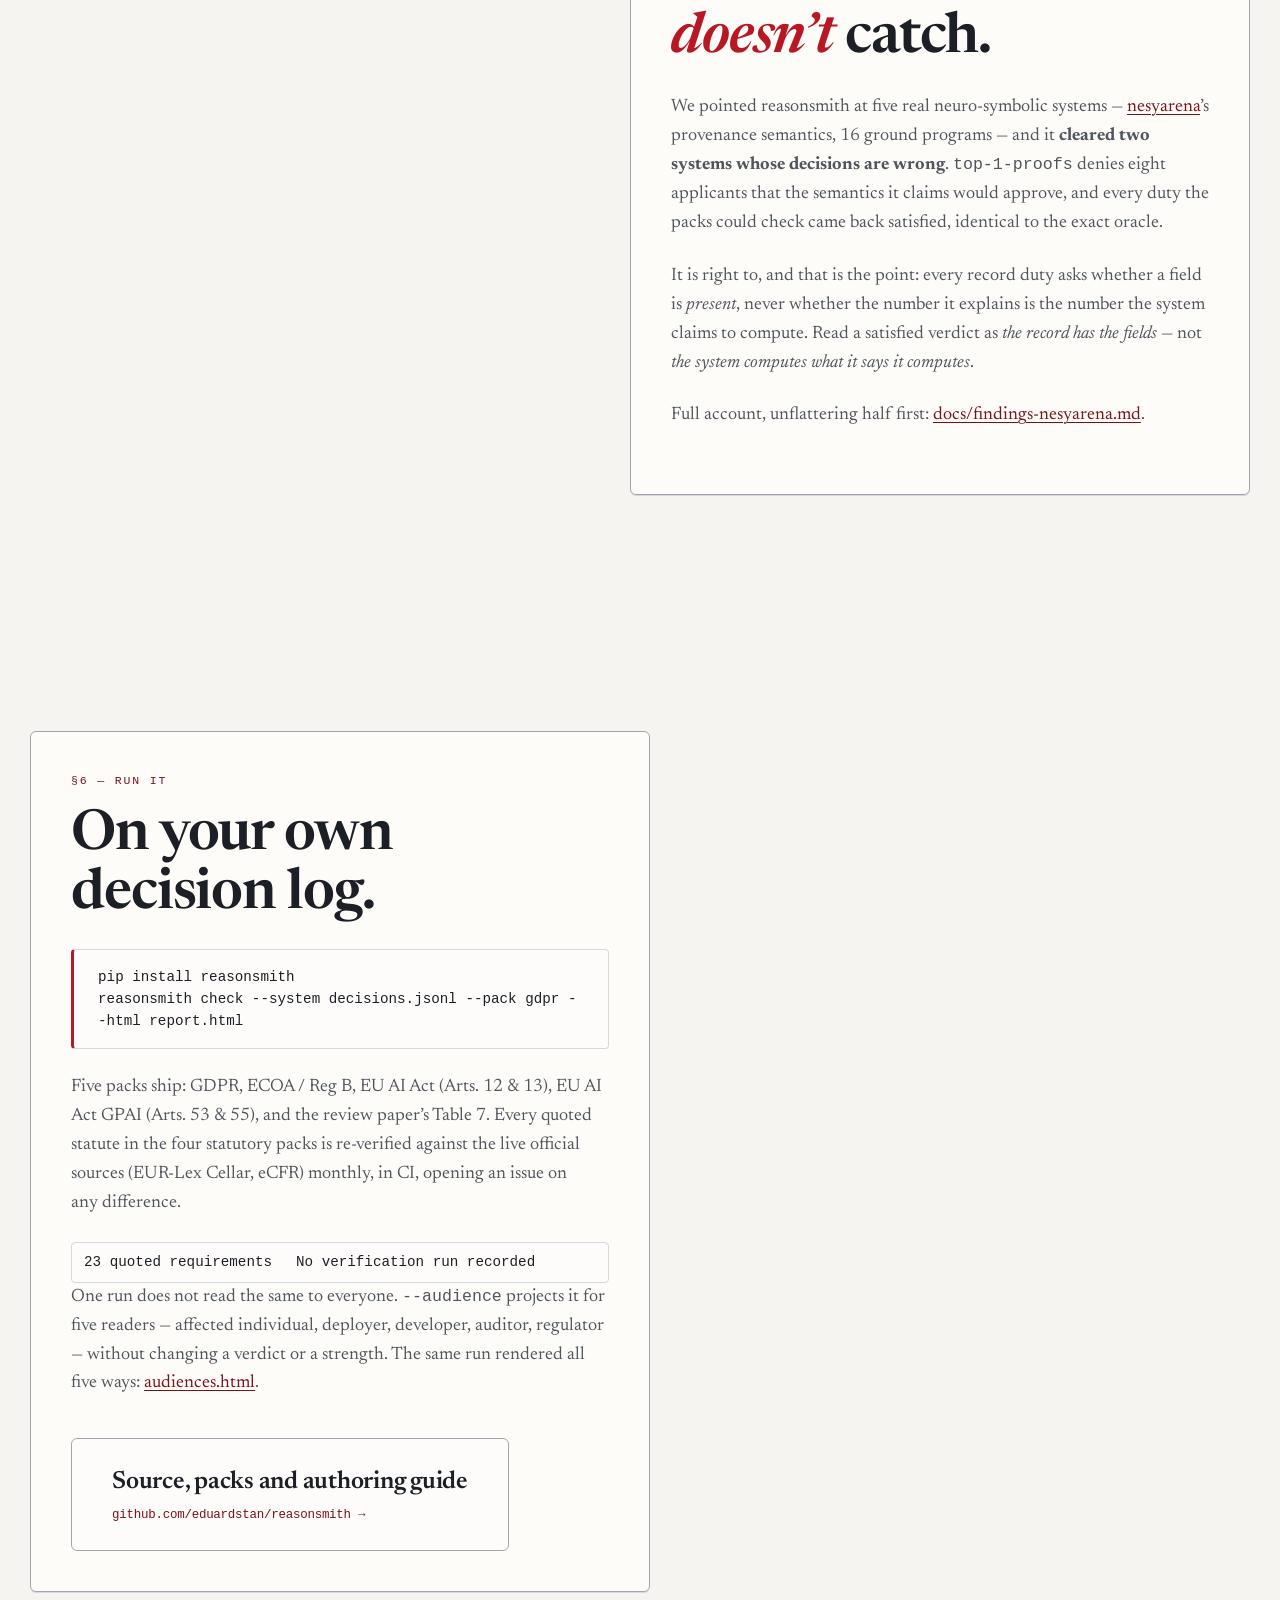
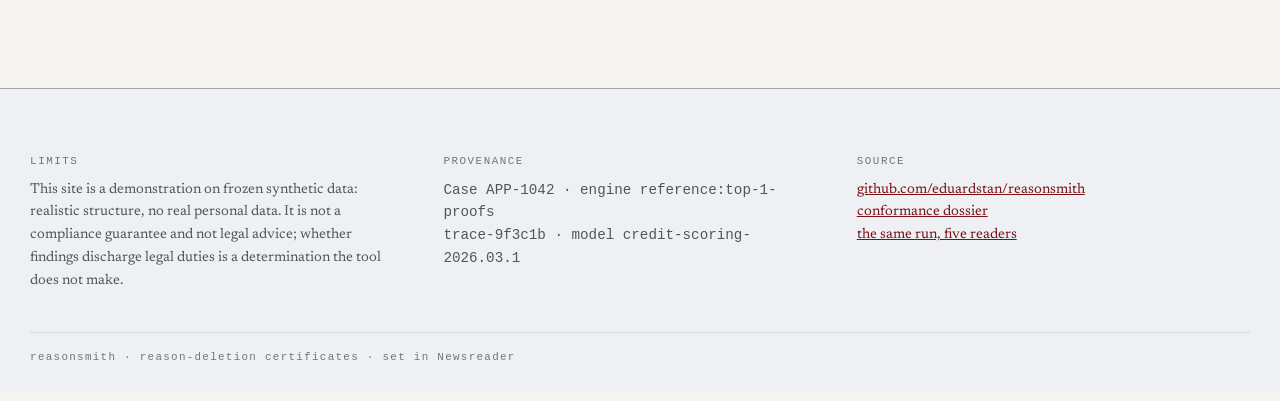
==== commit 2c33ae02: "docs(site): the five rungs, the GPAI pack, and the audiences page the site never linked The hand-aut" ====
--- a/index.html
+++ b/index.html
@@ -13,7 +13,7 @@
   <meta property="og:url" content="https://reasonsmith.dev/">
   <meta name="twitter:card" content="summary_large_image">
   <meta name="twitter:title" content="reasonsmith — reason-deletion certificates for decision systems">
-  <meta name="twitter:description" content="Prove which legally-owed reasons a system deleted, and from whom. Every verdict carries its evidence strength: observed, probed, proved.">
+  <meta name="twitter:description" content="Prove which legally-owed reasons a system deleted, and from whom. Every verdict carries its evidence strength: unattainable, observed, recounted, probed, proved.">
   <meta name="twitter:image" content="https://reasonsmith.dev/assets/og.png">
   <script type="application/ld+json">
   {
@@ -85,6 +85,7 @@
       <a href="#lattice">§4 Evidence</a>
       <a href="#limits">§5 Limits</a>
       <a href="#run">§6 Run</a>
+      <a href="audiences.html">Audiences</a>
       <a href="report.html" class="nav-report">Report</a>
       <a href="https://github.com/eduardstan/reasonsmith" class="nav-github" aria-label="reasonsmith on GitHub" target="_blank" rel="noopener">
         <svg viewBox="0 0 16 16" width="18" height="18" fill="currentColor" aria-hidden="true">
@@ -104,8 +105,9 @@
           reasonsmith runs conformance checks against formal regulation packs and issues
           <strong>reason-deletion certificates</strong>: evidence records showing that an explanation
           engine dropped reasons the law says a person is owed. Every claim carries a strength on an
-          explicit lattice &mdash; <span class="mono">observed &rarr; probed &rarr; proved</span> &mdash;
-          and nothing claims a strength it did not earn.
+          explicit five-rung lattice &mdash;
+          <span class="mono">unattainable &rarr; observed &rarr; recounted &rarr; probed &rarr; proved</span>
+          &mdash; and nothing claims a strength it did not earn.
         </p>
       </div>
       <p class="hero-hint mono" aria-hidden="true">scroll &mdash; the flight is the argument &darr;</p>
@@ -157,7 +159,7 @@
     <section class="hscroll" id="regulations">
       <div class="hscroll-head">
         <p class="beat-index mono">§3 — The duties</p>
-        <h2>Six regulations, one engine.</h2>
+        <h2>Seven regulations, one engine.</h2>
       </div>
       <div class="track-wrap">
         <div class="track" id="track">
@@ -187,12 +189,20 @@
           </article>
           <article class="panel">
             <p class="panel-no mono">05</p>
+            <h3>EU AI Act Arts. 53 &amp; 55</h3>
+            <p class="panel-law mono">general-purpose AI models · systemic risk</p>
+            <p>Provider duties for a GPAI model: technical and downstream documentation, copyright
+              policy, training-content summary, and — above the systemic-risk threshold — evaluation,
+              risk assessment, incident reporting and cybersecurity.</p>
+          </article>
+          <article class="panel">
+            <p class="panel-no mono">06</p>
             <h3>FDA GMLP</h3>
             <p class="panel-law mono">SaMD · good machine learning practice</p>
             <p>Design history, verification logs and change control for software as a medical device.</p>
           </article>
           <article class="panel">
-            <p class="panel-no mono">06</p>
+            <p class="panel-no mono">07</p>
             <h3>NIST AI RMF 1.0</h3>
             <p class="panel-law mono">continuous monitoring</p>
             <p>Monitoring logs, thresholds, reviews and incident tickets as ongoing evidence, not one-off attestations.</p>
@@ -216,11 +226,21 @@
           first requirement against real statute. Zero verdicts combine to <em>inconclusive</em>, never
           to satisfied.
         </p>
+        <p class="beat-copy">
+          Between observed and probed sits <span class="mono">recounted</span>: the same deletion probe,
+          run over a reason set the system <em>recounted</em> about its own inference rather than one
+          enumerated exactly from a model encoding. Nothing here can check a system&rsquo;s account of
+          itself as hard as an enumeration, so a certificate built on one is refused the rung above &mdash;
+          at construction, not by convention.
+        </p>
+        <!-- Each arrow is bound to the rung it points at, so a wrap breaks between rungs and never
+             leaves a dangling arrow at the end of a line. -->
         <div class="lattice-strip mono" aria-label="Evidence strength lattice">
-          <span class="ls-step ls-unattainable">unattainable</span><span class="ls-arrow">&rarr;</span>
-          <span class="ls-step ls-observed">observed</span><span class="ls-arrow">&rarr;</span>
-          <span class="ls-step ls-probed">probed</span><span class="ls-arrow">&rarr;</span>
-          <span class="ls-step ls-proved">proved</span>
+          <span class="ls-rung"><span class="ls-step ls-unattainable">unattainable</span></span>
+          <span class="ls-rung"><span class="ls-arrow">&rarr;</span><span class="ls-step ls-observed">observed</span></span>
+          <span class="ls-rung"><span class="ls-arrow">&rarr;</span><span class="ls-step ls-recounted">recounted</span></span>
+          <span class="ls-rung"><span class="ls-arrow">&rarr;</span><span class="ls-step ls-probed">probed</span></span>
+          <span class="ls-rung"><span class="ls-arrow">&rarr;</span><span class="ls-step ls-proved">proved</span></span>
         </div>
         <p class="beat-copy">
           A probed verdict cannot be rendered without its search budget &mdash; that is enforced at
@@ -278,13 +298,21 @@
         <pre class="terminal mono">pip install reasonsmith
 reasonsmith check --system decisions.jsonl --pack gdpr --html report.html</pre>
         <p class="beat-copy">
-          Four packs ship: GDPR, ECOA&nbsp;/&nbsp;Reg&nbsp;B, EU AI Act, and the review paper&rsquo;s
-          Table&nbsp;7. Every quoted statute in them is re-verified against the live official sources
+          <span data-count="pack_count" data-value="5">Five</span> packs ship: GDPR,
+          ECOA&nbsp;/&nbsp;Reg&nbsp;B, EU AI Act (Arts.&nbsp;12 &amp;&nbsp;13), EU AI Act GPAI
+          (Arts.&nbsp;53 &amp;&nbsp;55), and the review paper&rsquo;s Table&nbsp;7. Every quoted
+          statute in the four statutory packs is re-verified against the live official sources
           (EUR-Lex Cellar, eCFR) monthly, in CI, opening an issue on any difference.
         </p>
         <p class="values-bar mono">
-          <span>Statutory quotes last verified 2 August 2026</span>
-          <span>11 quotes &middot; 11 matches</span>
+          <span><span data-count="quote_count" data-value="23">23</span> quoted requirements</span>
+          <span data-count="quotes_verification" data-value="not_run">No verification run recorded</span>
+        </p>
+        <p class="beat-copy">
+          One run does not read the same to everyone. <code>--audience</code> projects it for five
+          readers &mdash; affected individual, deployer, developer, auditor, regulator &mdash; without
+          changing a verdict or a strength. The same run rendered all five ways:
+          <a href="audiences.html">audiences.html</a>.
         </p>
         <p class="report-cta">
           <a class="report-link" href="https://github.com/eduardstan/reasonsmith">
@@ -317,7 +345,8 @@
         <p class="foot-label mono">Source</p>
         <p class="foot-copy">
           <a href="https://github.com/eduardstan/reasonsmith">github.com/eduardstan/reasonsmith</a><br>
-          <a href="report.html">conformance dossier</a>
+          <a href="report.html">conformance dossier</a><br>
+          <a href="audiences.html">the same run, five readers</a>
         </p>
       </div>
     </div>
--- a/site/css/landing.css
+++ b/site/css/landing.css
@@ -322,6 +322,14 @@
   text-wrap: pretty;
   margin-bottom: var(--space-m);
 }
+/* Body links carried the UA default blue, the one colour outside the palette. Same accent as
+   the footer links, underlined off the baseline so it still reads as a link in running text. */
+.beat-copy a {
+  color: var(--accent-deep);
+  text-underline-offset: 0.18em;
+  text-decoration-thickness: 1px;
+}
+.beat-copy a:hover { color: var(--accent); }
 
 .case-meta {
   display: grid;
@@ -490,6 +498,11 @@
   margin: var(--space-m) 0;
   font-size: var(--step--1);
 }
+.ls-rung {
+  display: inline-flex;
+  align-items: center;
+  gap: var(--space-2xs);
+}
 .ls-step {
   padding: 0.25rem 0.7rem;
   border-radius: 4px;
@@ -498,6 +511,9 @@
   background: var(--surface);
 }
 .ls-observed { background: var(--ok); border-color: var(--ok); color: var(--surface); font-weight: 700; }
+/* recounted is a rung the engine reaches but a system's own account earns: solid like the rungs
+   either side, ink-on-paper rather than filled, so it reads as ranked and not as a caveat. */
+.ls-recounted { border-color: var(--line-strong); color: var(--ink); font-weight: 700; }
 .ls-probed { background: var(--ink); border-color: var(--ink); color: var(--surface); font-weight: 700; }
 .ls-proved { background: var(--ink); border-color: var(--ink); color: var(--surface); font-weight: 700; }
 .ls-unattainable { border-style: dashed; color: var(--accent-deep); border-color: var(--accent-line); }
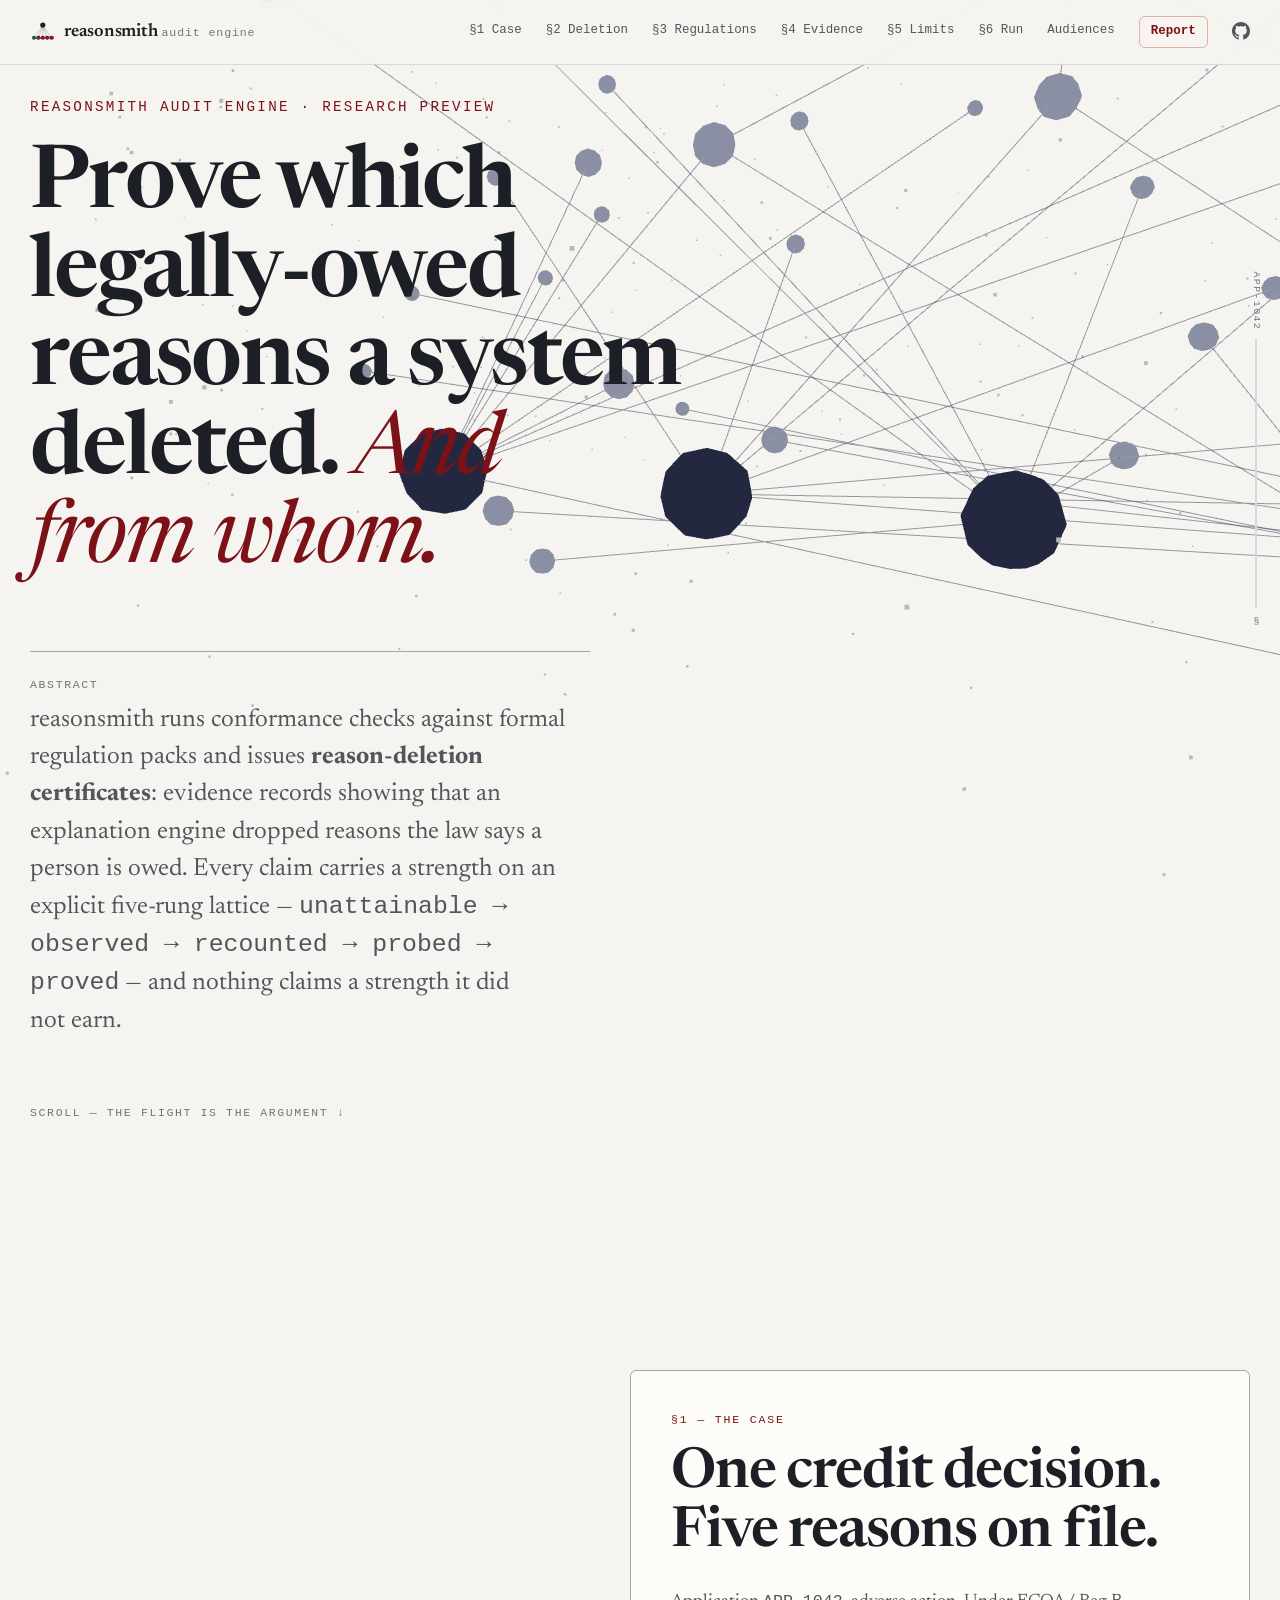
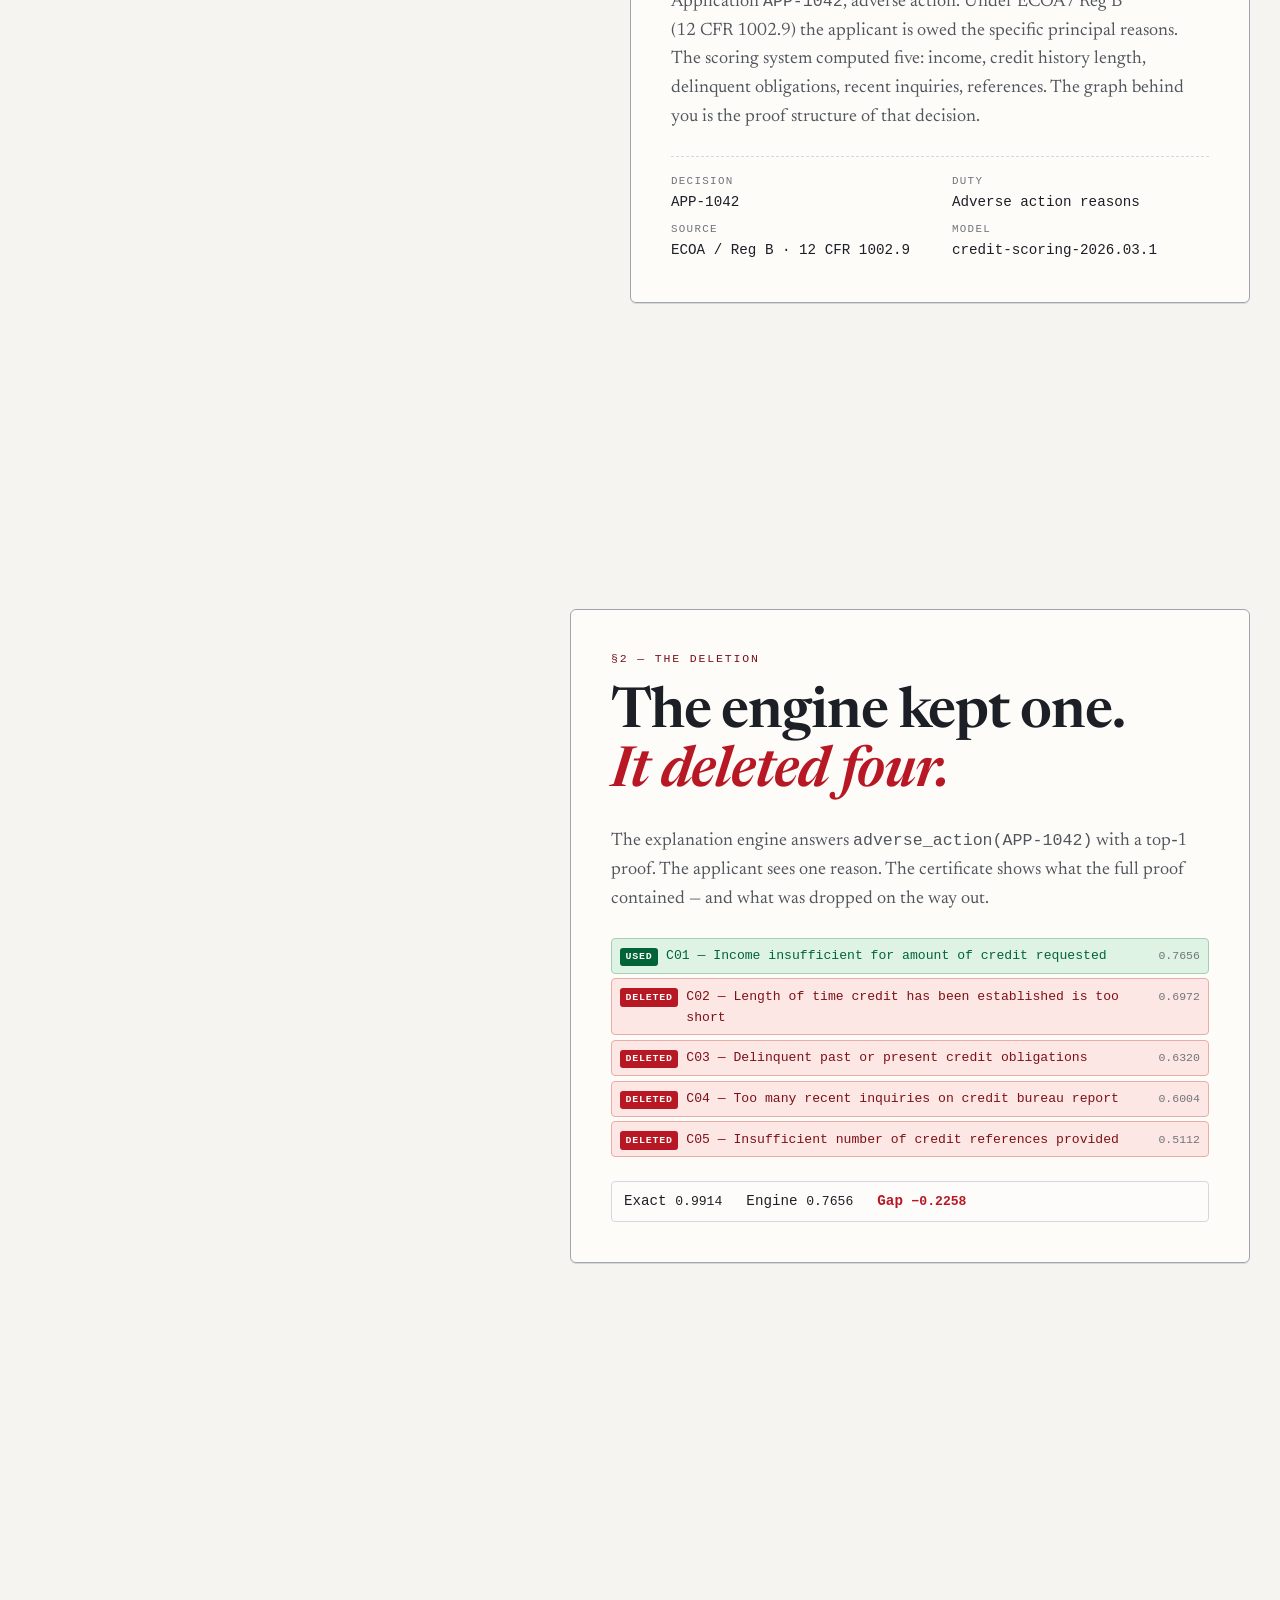
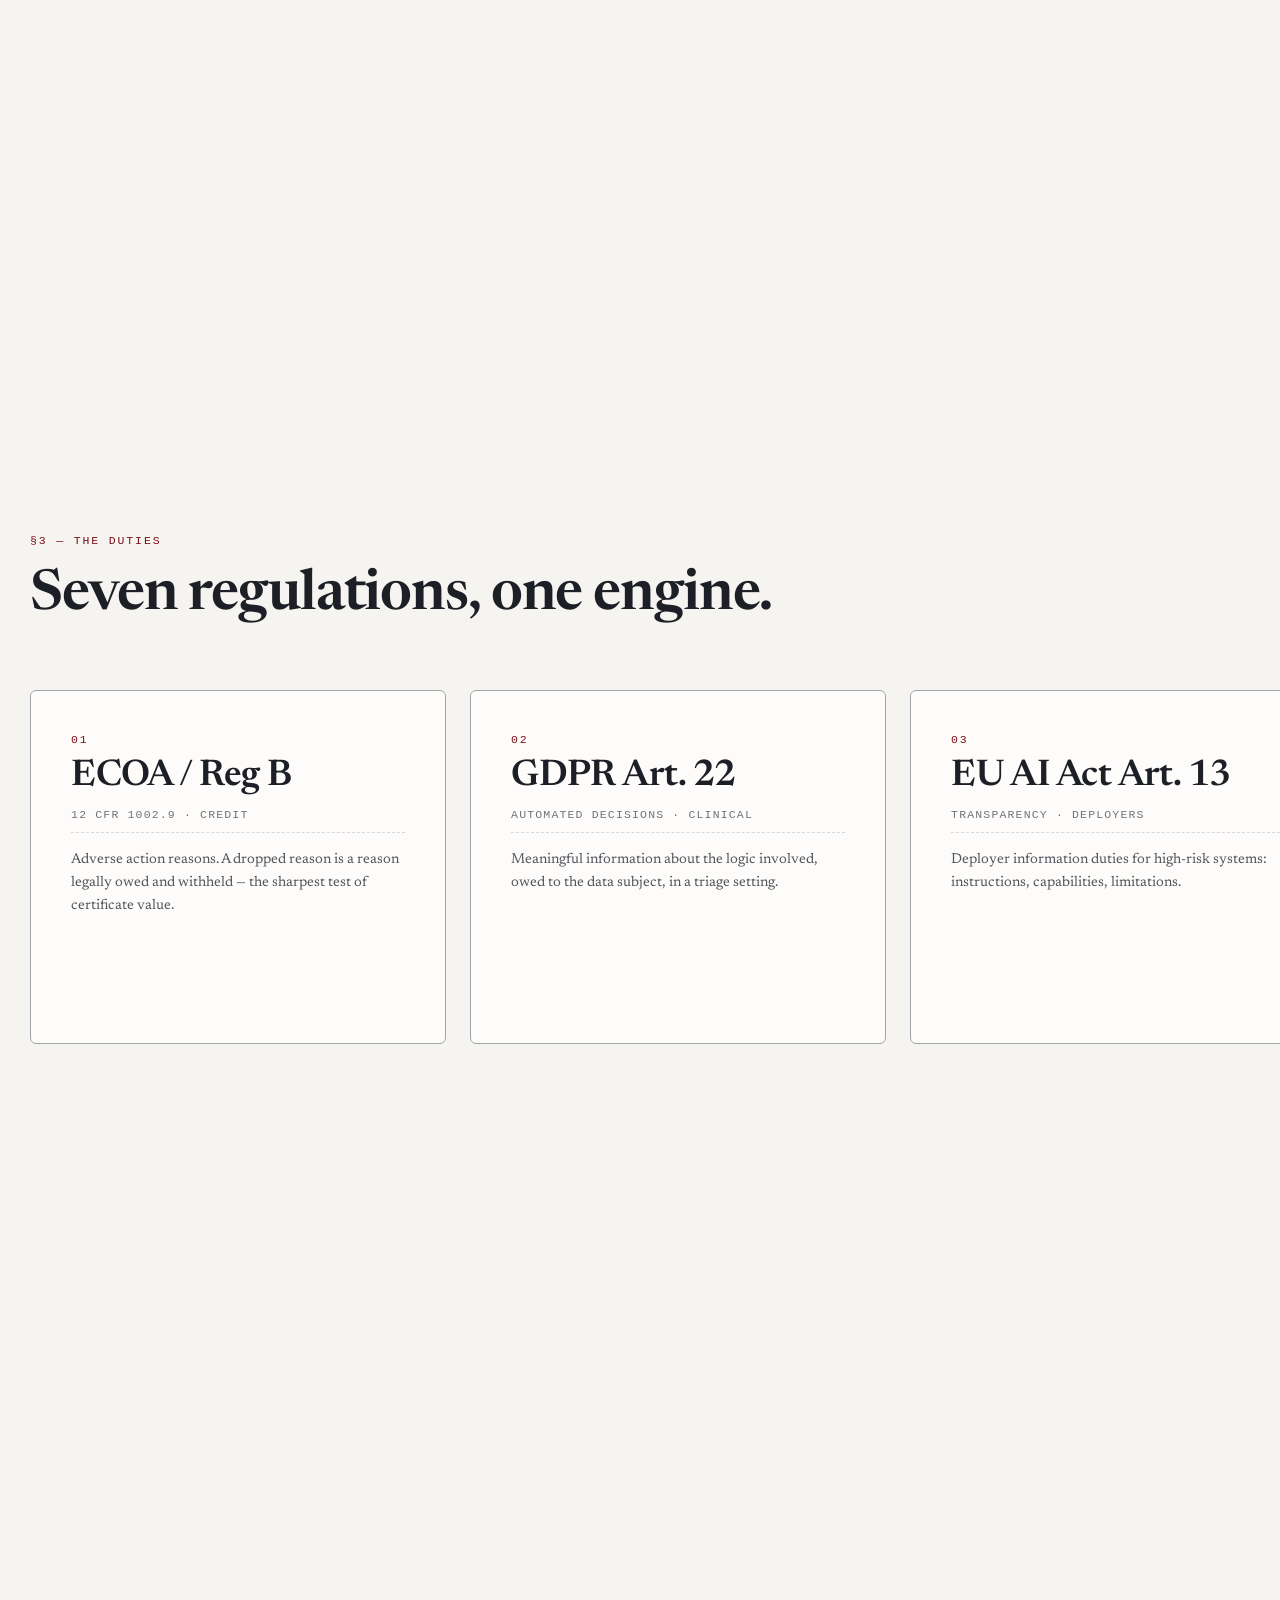
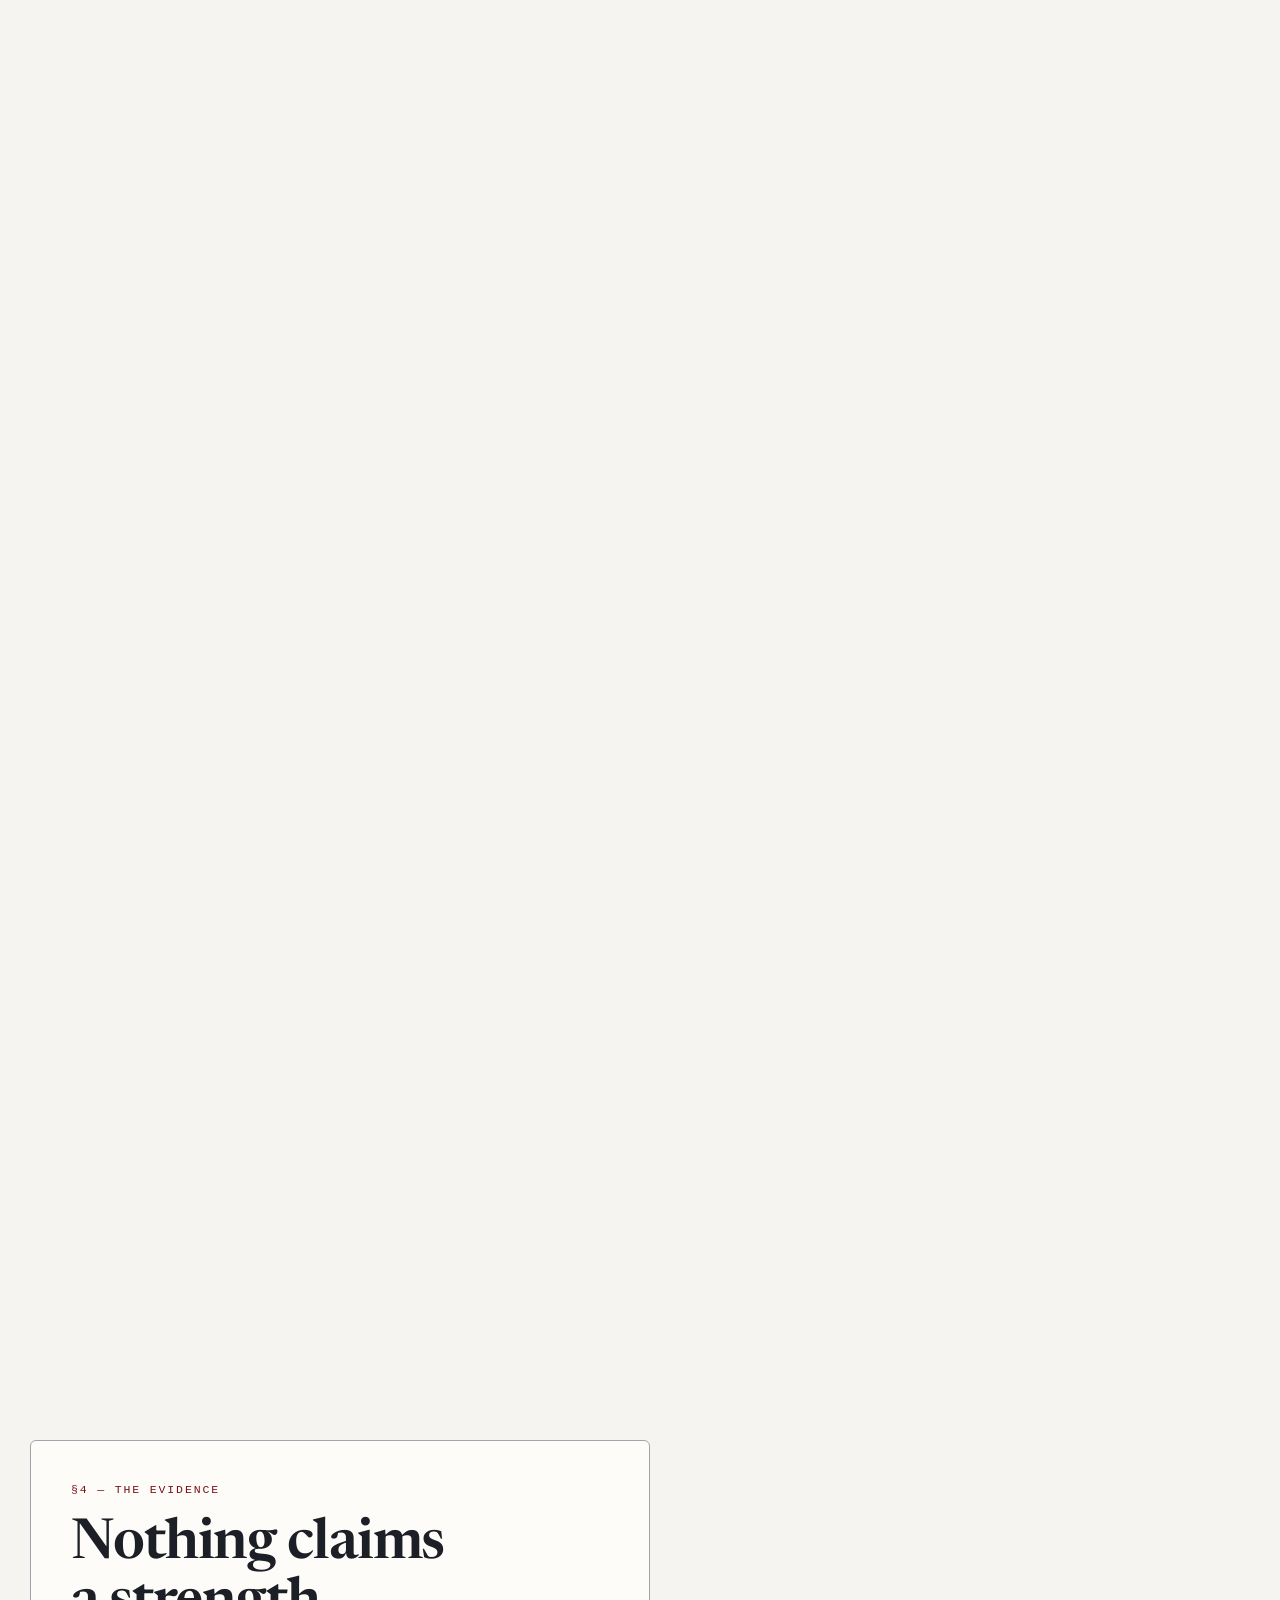
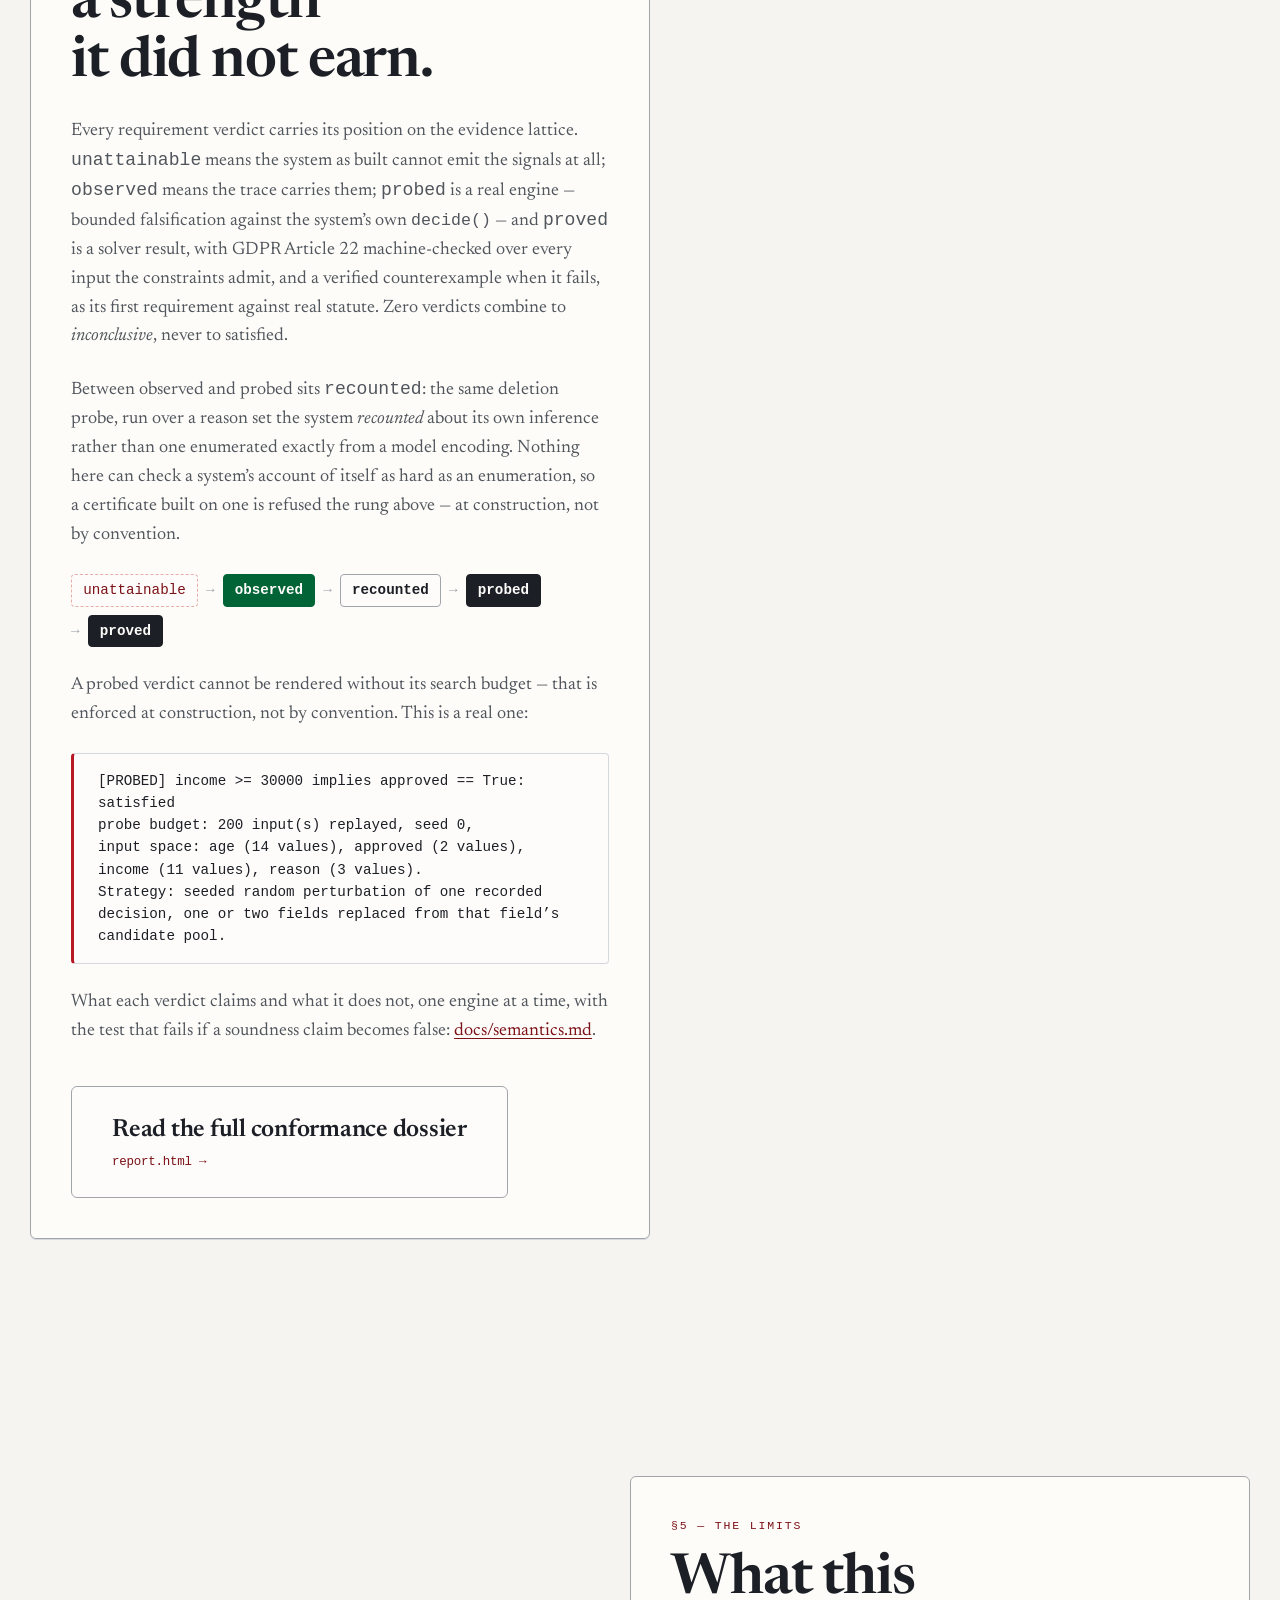
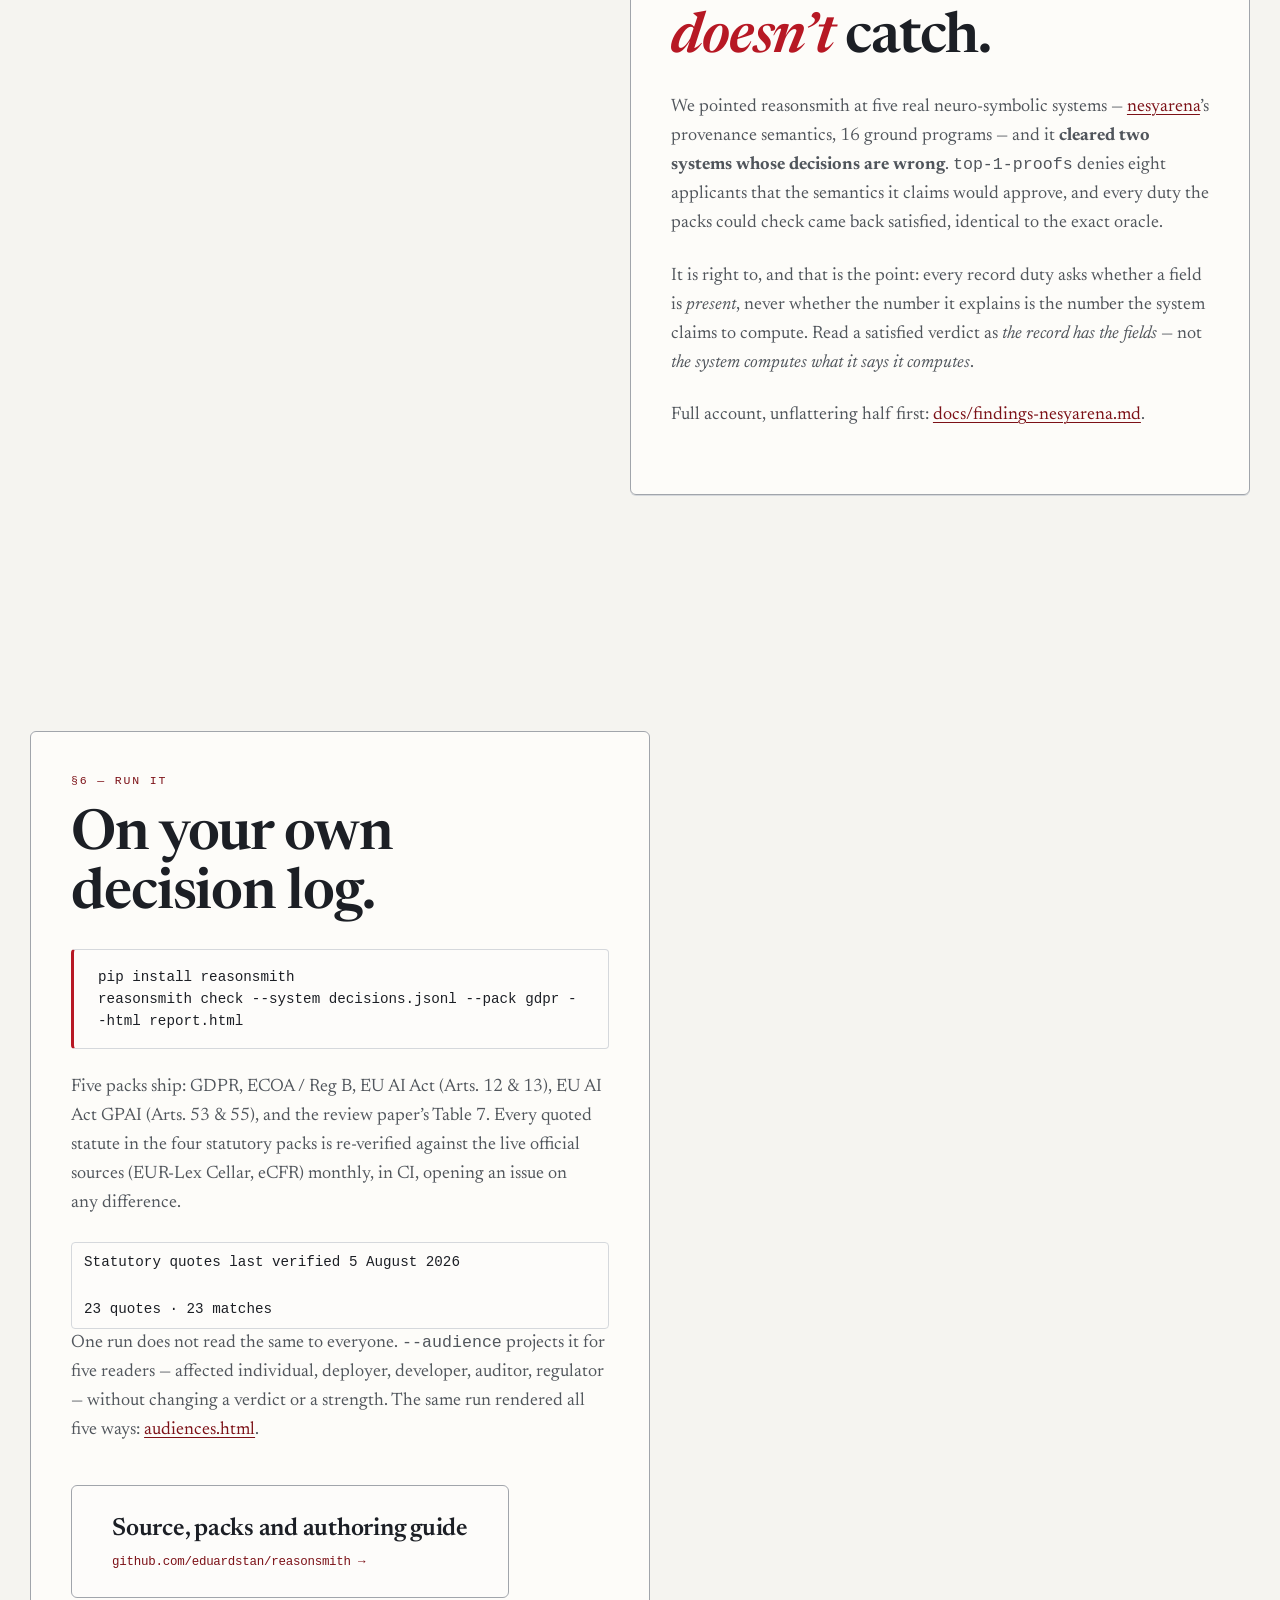
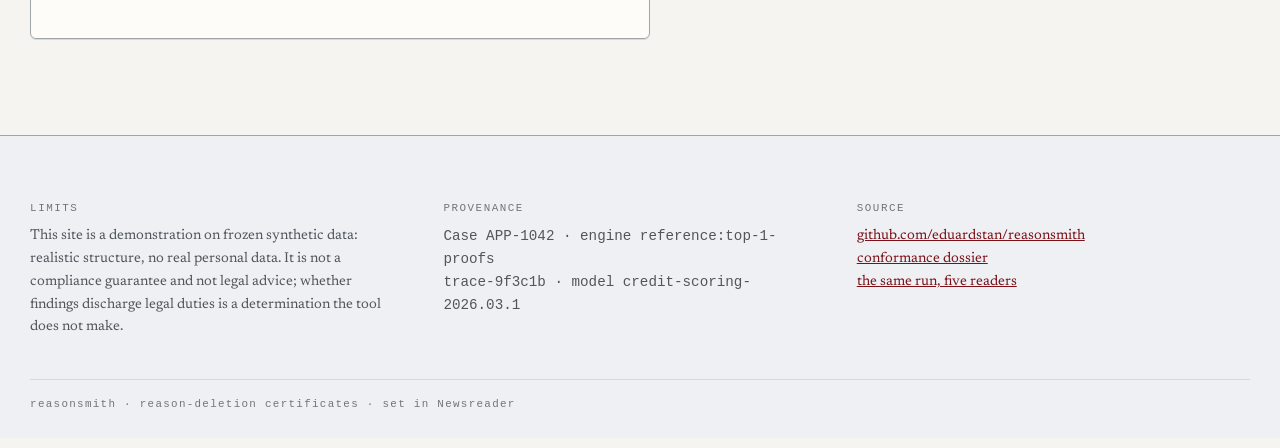
==== commit 8b0a3420: "docs(site): reconcile the hand-authored pages with reasonsmith 0.7.0 The landing page states the str" ====
--- a/index.html
+++ b/index.html
@@ -298,15 +298,14 @@
         <pre class="terminal mono">pip install reasonsmith
 reasonsmith check --system decisions.jsonl --pack gdpr --html report.html</pre>
         <p class="beat-copy">
-          <span data-count="pack_count" data-value="5">Five</span> packs ship: GDPR,
-          ECOA&nbsp;/&nbsp;Reg&nbsp;B, EU AI Act (Arts.&nbsp;12 &amp;&nbsp;13), EU AI Act GPAI
-          (Arts.&nbsp;53 &amp;&nbsp;55), and the review paper&rsquo;s Table&nbsp;7. Every quoted
-          statute in the four statutory packs is re-verified against the live official sources
+          Five packs ship: GDPR, ECOA&nbsp;/&nbsp;Reg&nbsp;B, EU AI Act (Arts.&nbsp;12 &amp;&nbsp;13),
+          EU AI Act GPAI (Arts.&nbsp;53 &amp;&nbsp;55), and the review paper&rsquo;s Table&nbsp;7. Every
+          quoted statute in the four statutory packs is re-verified against the live official sources
           (EUR-Lex Cellar, eCFR) monthly, in CI, opening an issue on any difference.
         </p>
         <p class="values-bar mono">
-          <span><span data-count="quote_count" data-value="23">23</span> quoted requirements</span>
-          <span data-count="quotes_verification" data-value="not_run">No verification run recorded</span>
+          <span>Statutory quotes last verified 5 August 2026</span>
+          <span>23 quotes &middot; 23 matches</span>
         </p>
         <p class="beat-copy">
           One run does not read the same to everyone. <code>--audience</code> projects it for five
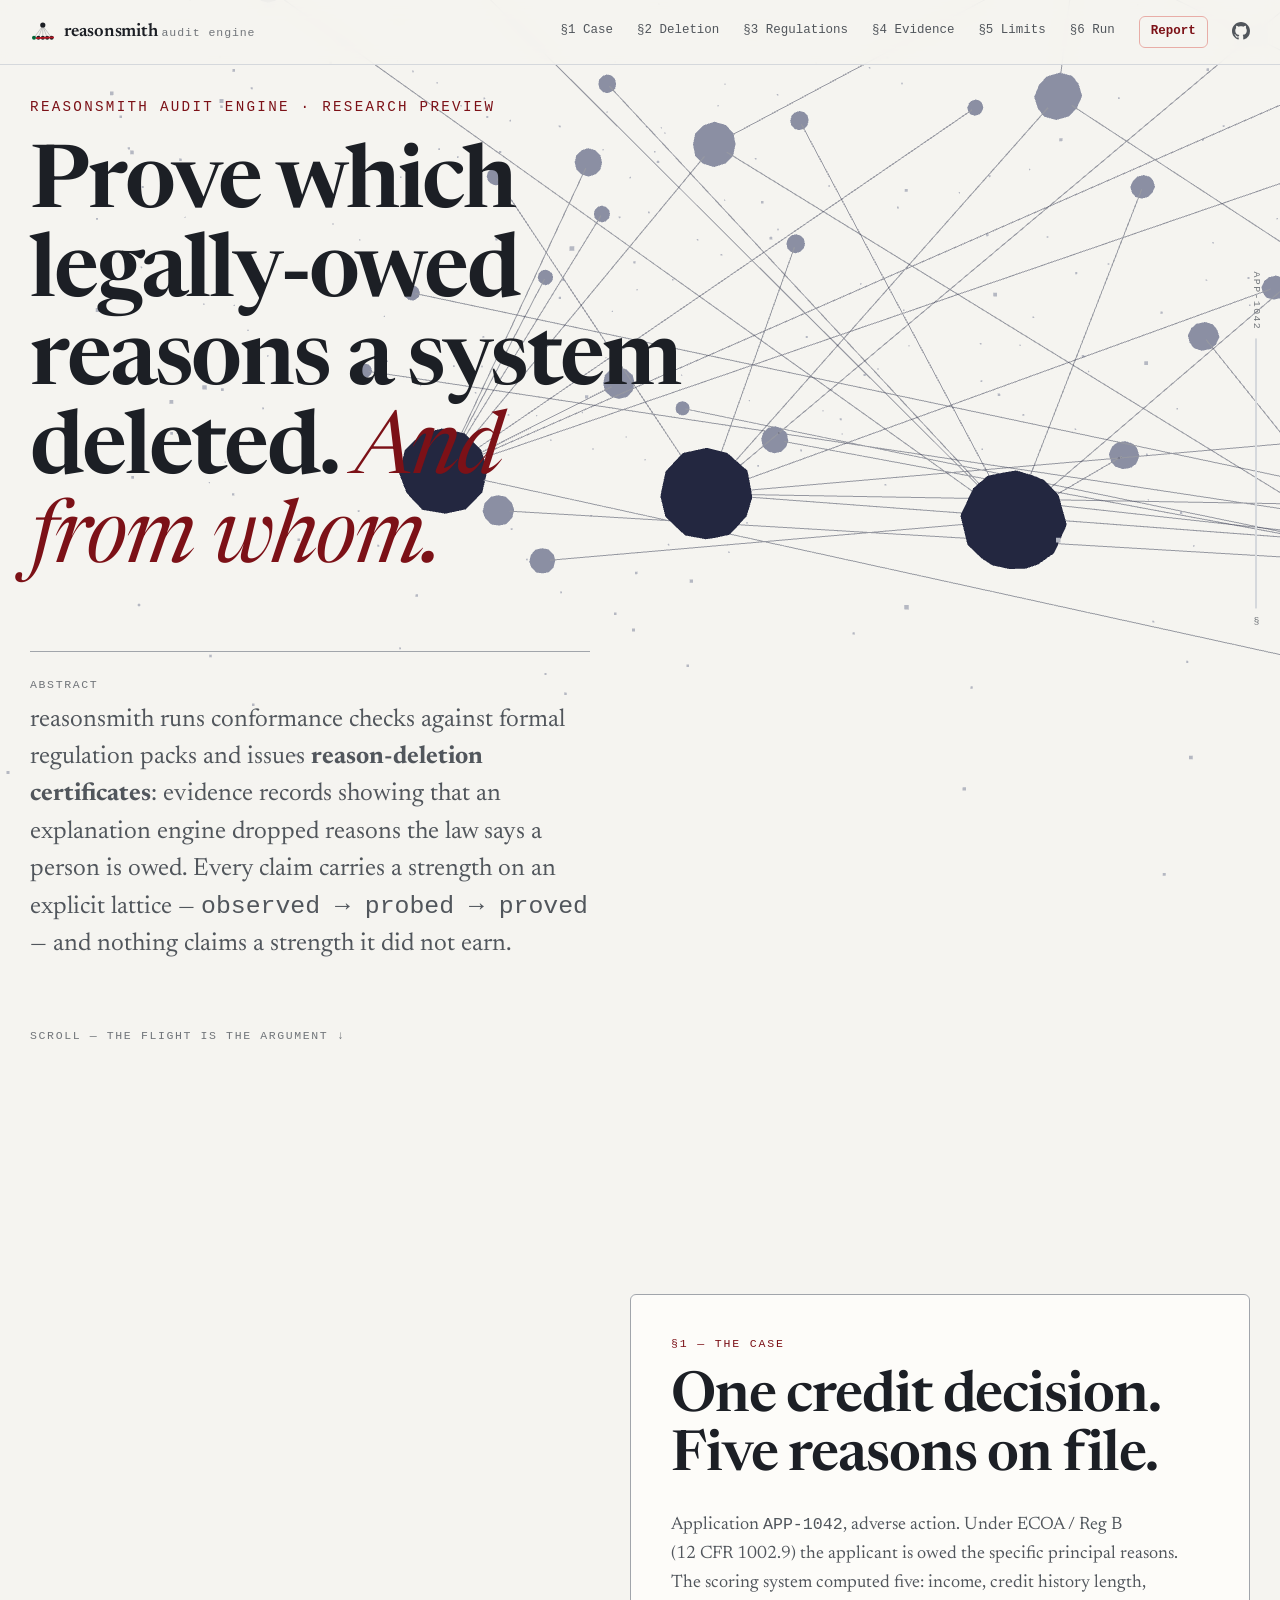
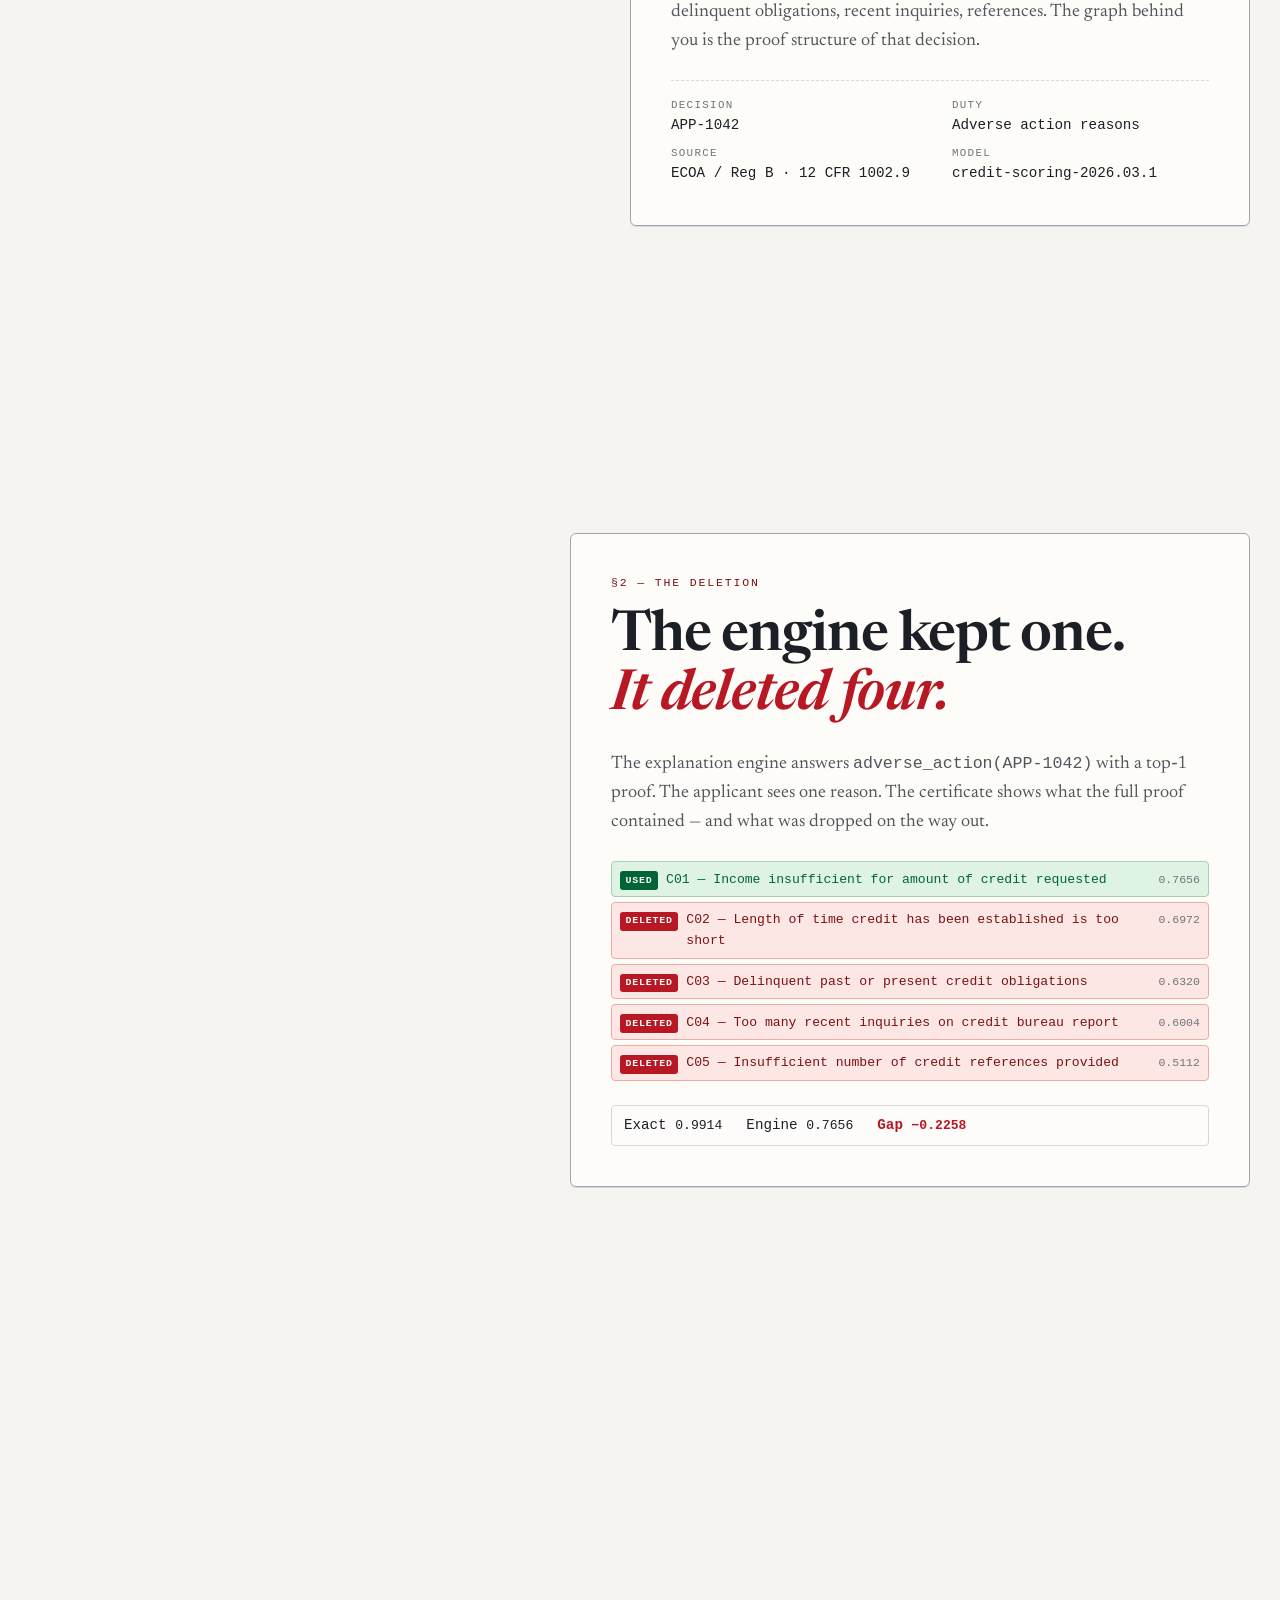
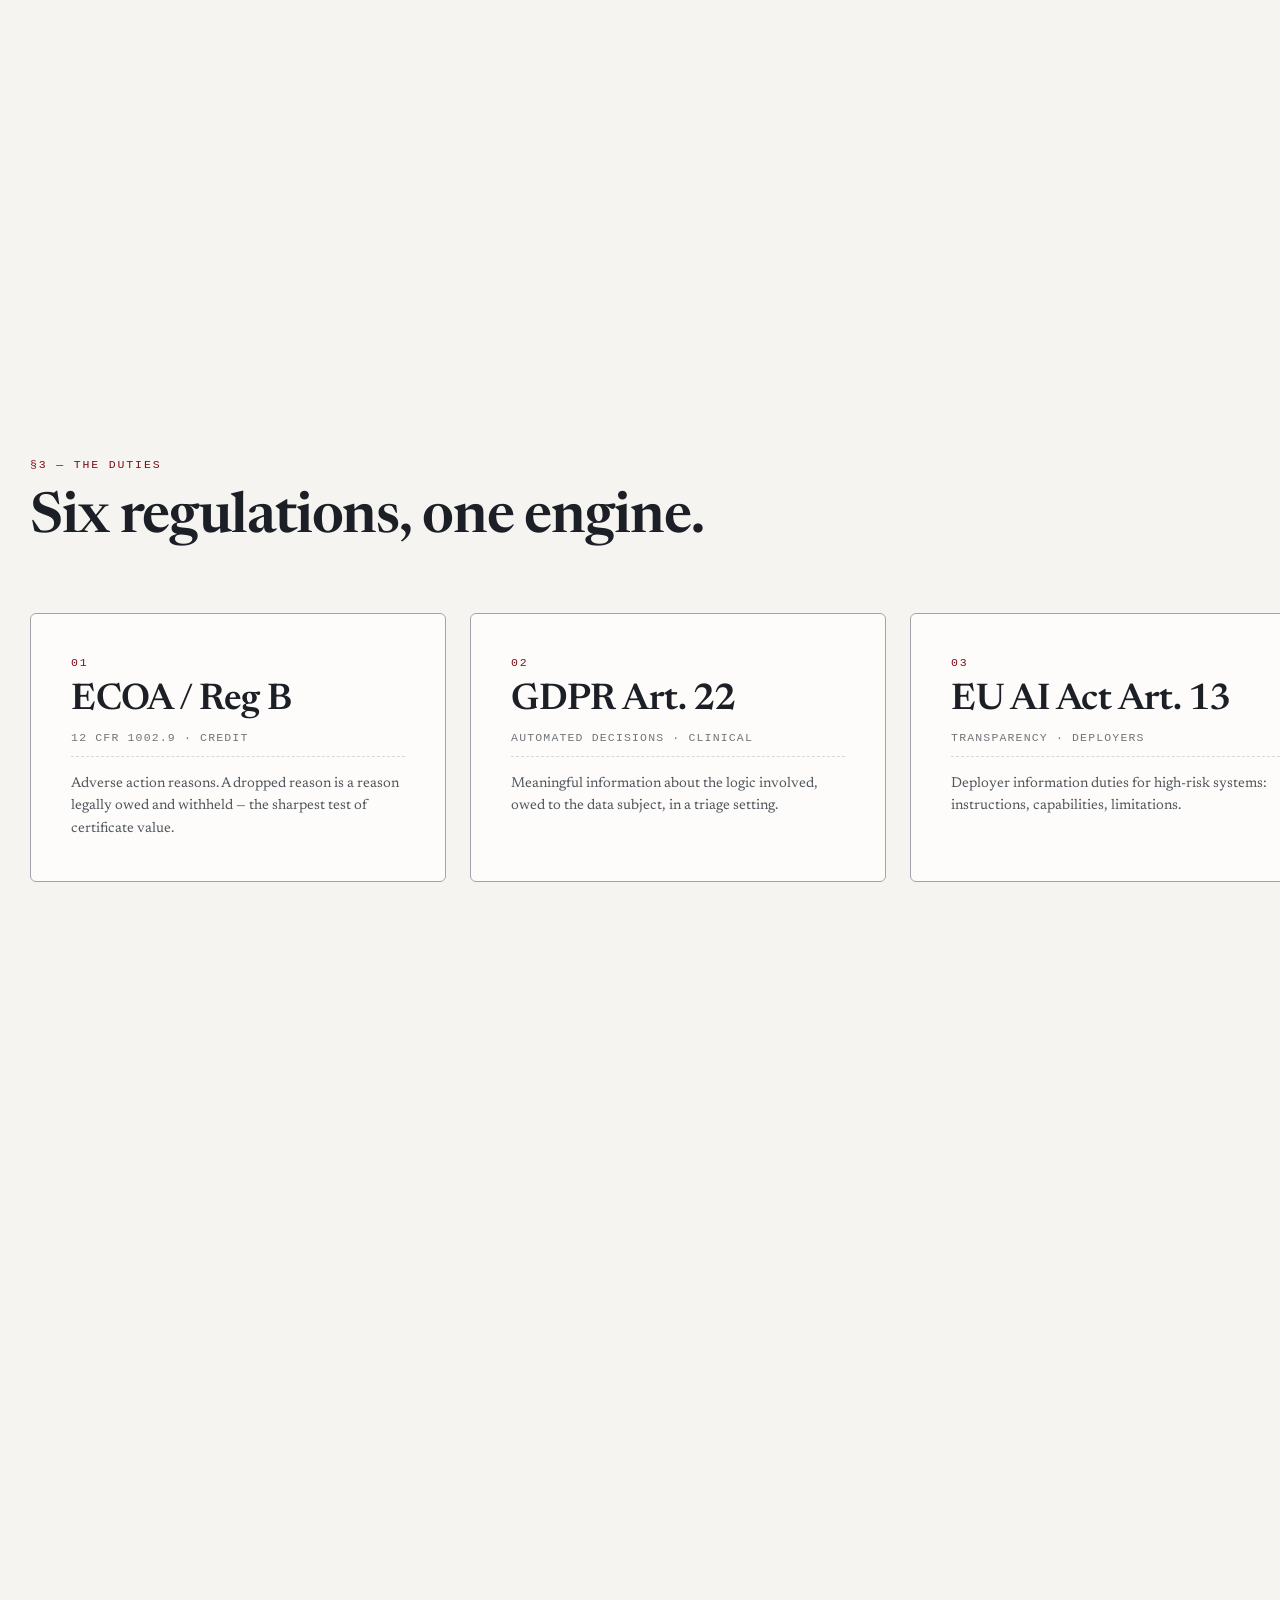
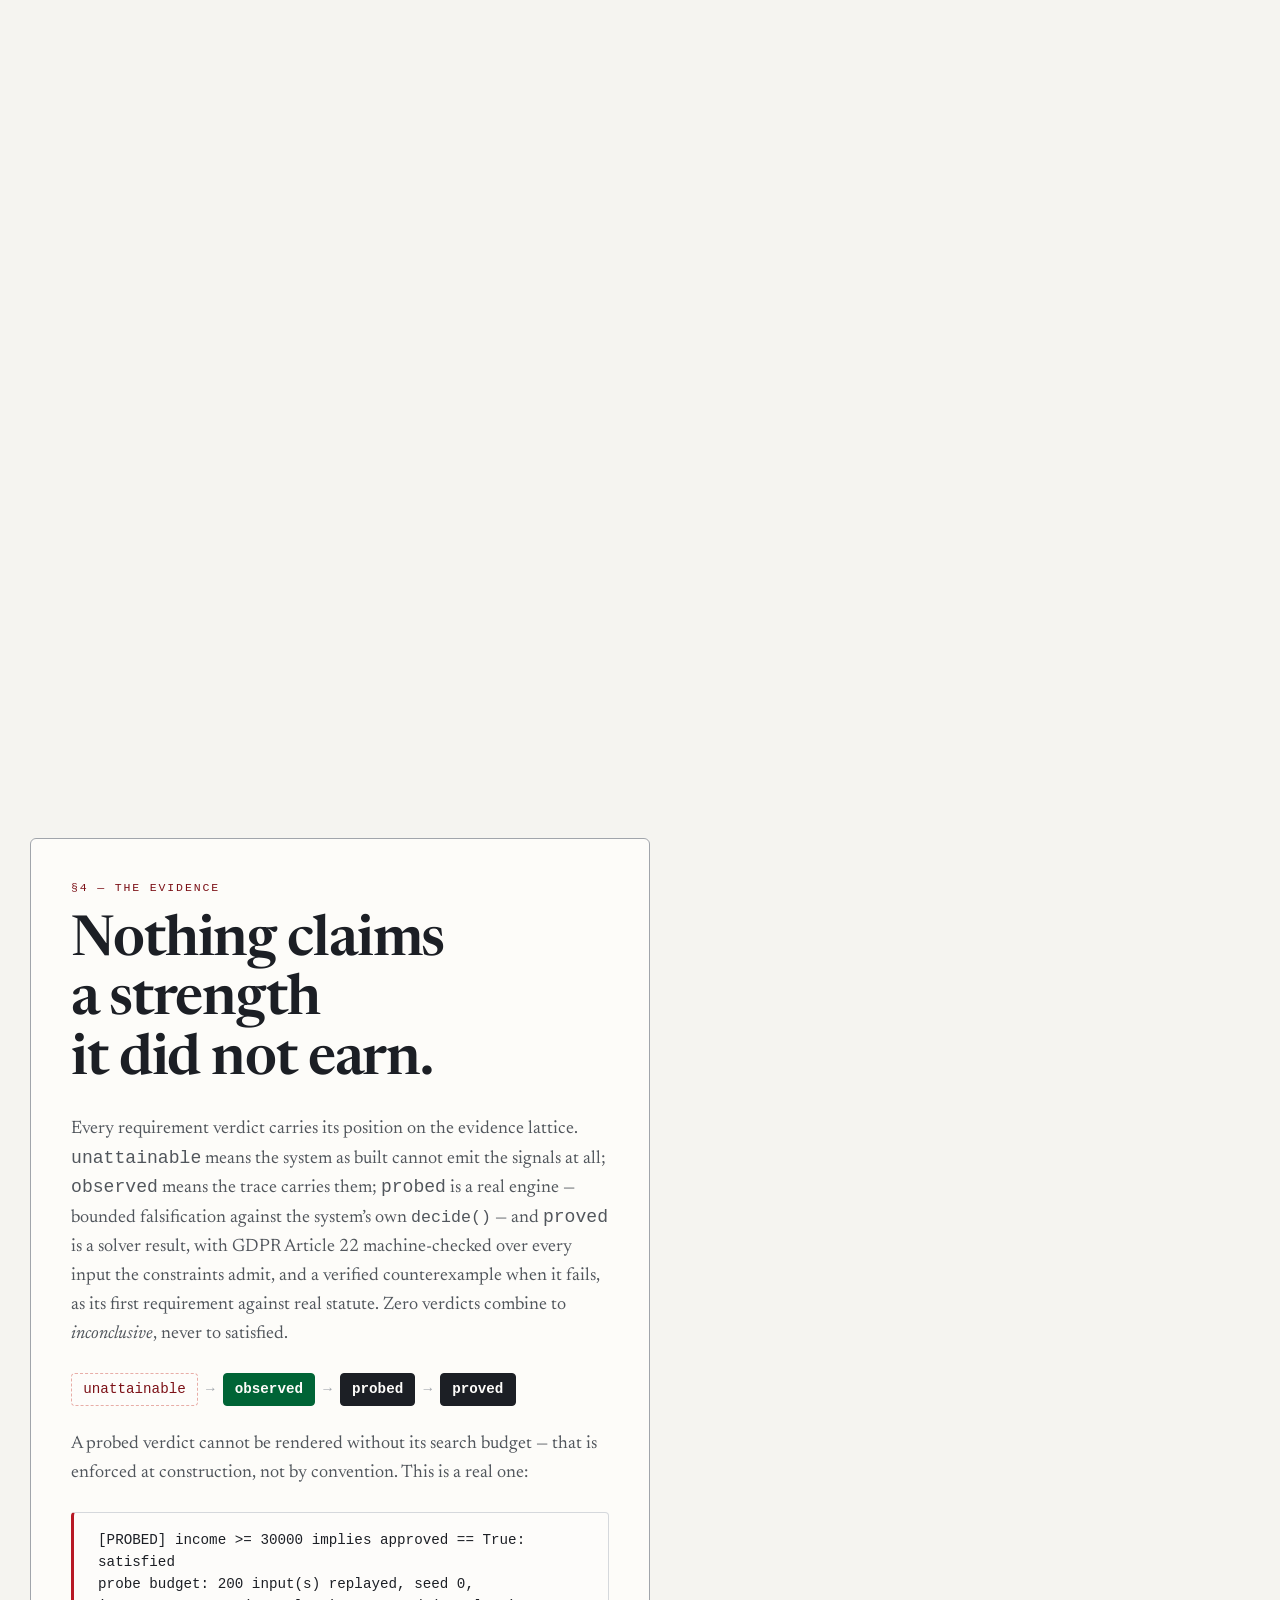
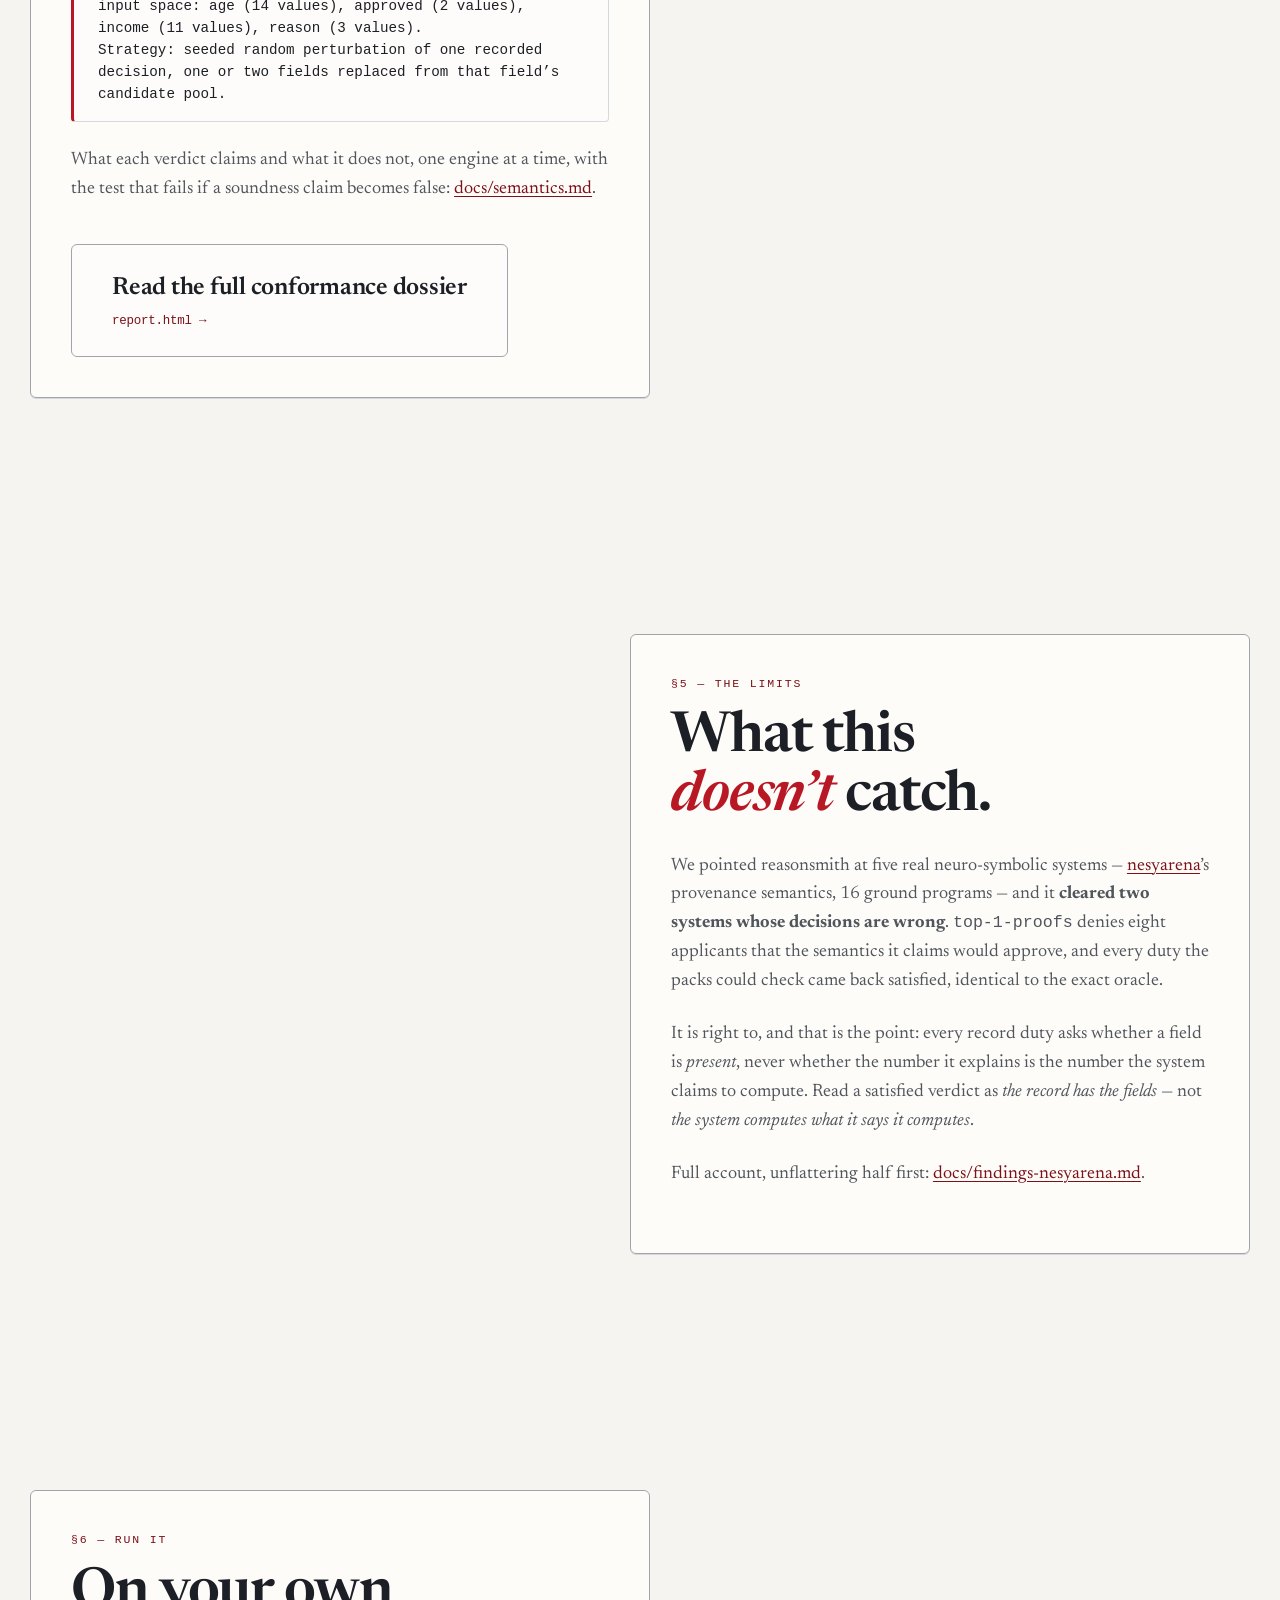
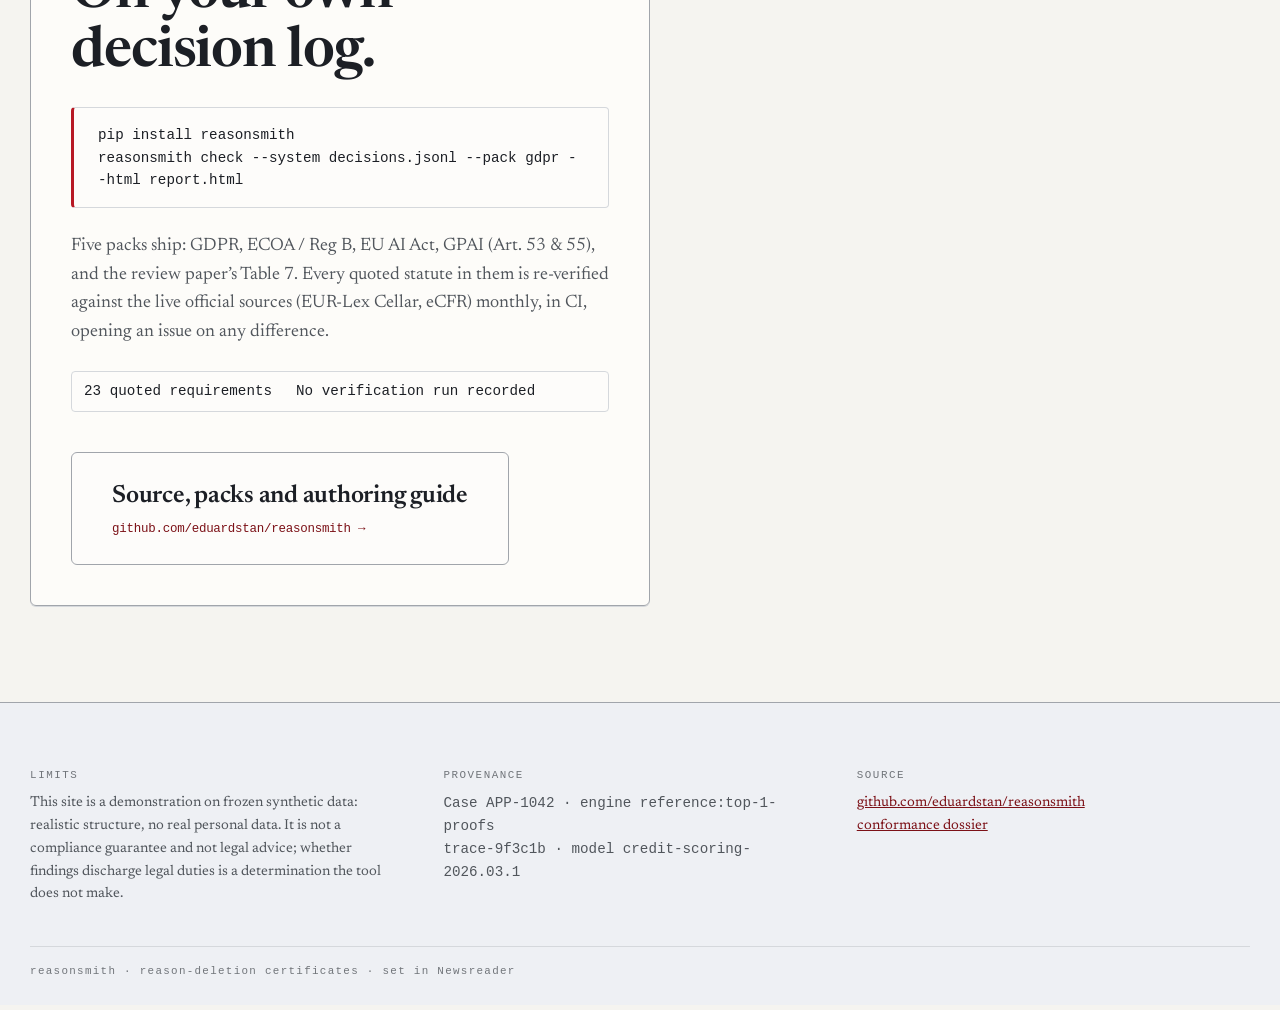
==== commit da5e278c: "fix: hold the hand-authored counts to the published artefact The front page stated three numbers thi" ====
--- a/index.html
+++ b/index.html
@@ -13,7 +13,7 @@
   <meta property="og:url" content="https://reasonsmith.dev/">
   <meta name="twitter:card" content="summary_large_image">
   <meta name="twitter:title" content="reasonsmith — reason-deletion certificates for decision systems">
-  <meta name="twitter:description" content="Prove which legally-owed reasons a system deleted, and from whom. Every verdict carries its evidence strength: unattainable, observed, recounted, probed, proved.">
+  <meta name="twitter:description" content="Prove which legally-owed reasons a system deleted, and from whom. Every verdict carries its evidence strength: observed, probed, proved.">
   <meta name="twitter:image" content="https://reasonsmith.dev/assets/og.png">
   <script type="application/ld+json">
   {
@@ -85,7 +85,6 @@
       <a href="#lattice">§4 Evidence</a>
       <a href="#limits">§5 Limits</a>
       <a href="#run">§6 Run</a>
-      <a href="audiences.html">Audiences</a>
       <a href="report.html" class="nav-report">Report</a>
       <a href="https://github.com/eduardstan/reasonsmith" class="nav-github" aria-label="reasonsmith on GitHub" target="_blank" rel="noopener">
         <svg viewBox="0 0 16 16" width="18" height="18" fill="currentColor" aria-hidden="true">
@@ -105,9 +104,8 @@
           reasonsmith runs conformance checks against formal regulation packs and issues
           <strong>reason-deletion certificates</strong>: evidence records showing that an explanation
           engine dropped reasons the law says a person is owed. Every claim carries a strength on an
-          explicit five-rung lattice &mdash;
-          <span class="mono">unattainable &rarr; observed &rarr; recounted &rarr; probed &rarr; proved</span>
-          &mdash; and nothing claims a strength it did not earn.
+          explicit lattice &mdash; <span class="mono">observed &rarr; probed &rarr; proved</span> &mdash;
+          and nothing claims a strength it did not earn.
         </p>
       </div>
       <p class="hero-hint mono" aria-hidden="true">scroll &mdash; the flight is the argument &darr;</p>
@@ -159,7 +157,7 @@
     <section class="hscroll" id="regulations">
       <div class="hscroll-head">
         <p class="beat-index mono">§3 — The duties</p>
-        <h2>Seven regulations, one engine.</h2>
+        <h2>Six regulations, one engine.</h2>
       </div>
       <div class="track-wrap">
         <div class="track" id="track">
@@ -189,20 +187,12 @@
           </article>
           <article class="panel">
             <p class="panel-no mono">05</p>
-            <h3>EU AI Act Arts. 53 &amp; 55</h3>
-            <p class="panel-law mono">general-purpose AI models · systemic risk</p>
-            <p>Provider duties for a GPAI model: technical and downstream documentation, copyright
-              policy, training-content summary, and — above the systemic-risk threshold — evaluation,
-              risk assessment, incident reporting and cybersecurity.</p>
-          </article>
-          <article class="panel">
-            <p class="panel-no mono">06</p>
             <h3>FDA GMLP</h3>
             <p class="panel-law mono">SaMD · good machine learning practice</p>
             <p>Design history, verification logs and change control for software as a medical device.</p>
           </article>
           <article class="panel">
-            <p class="panel-no mono">07</p>
+            <p class="panel-no mono">06</p>
             <h3>NIST AI RMF 1.0</h3>
             <p class="panel-law mono">continuous monitoring</p>
             <p>Monitoring logs, thresholds, reviews and incident tickets as ongoing evidence, not one-off attestations.</p>
@@ -226,21 +216,11 @@
           first requirement against real statute. Zero verdicts combine to <em>inconclusive</em>, never
           to satisfied.
         </p>
-        <p class="beat-copy">
-          Between observed and probed sits <span class="mono">recounted</span>: the same deletion probe,
-          run over a reason set the system <em>recounted</em> about its own inference rather than one
-          enumerated exactly from a model encoding. Nothing here can check a system&rsquo;s account of
-          itself as hard as an enumeration, so a certificate built on one is refused the rung above &mdash;
-          at construction, not by convention.
-        </p>
-        <!-- Each arrow is bound to the rung it points at, so a wrap breaks between rungs and never
-             leaves a dangling arrow at the end of a line. -->
         <div class="lattice-strip mono" aria-label="Evidence strength lattice">
-          <span class="ls-rung"><span class="ls-step ls-unattainable">unattainable</span></span>
-          <span class="ls-rung"><span class="ls-arrow">&rarr;</span><span class="ls-step ls-observed">observed</span></span>
-          <span class="ls-rung"><span class="ls-arrow">&rarr;</span><span class="ls-step ls-recounted">recounted</span></span>
-          <span class="ls-rung"><span class="ls-arrow">&rarr;</span><span class="ls-step ls-probed">probed</span></span>
-          <span class="ls-rung"><span class="ls-arrow">&rarr;</span><span class="ls-step ls-proved">proved</span></span>
+          <span class="ls-step ls-unattainable">unattainable</span><span class="ls-arrow">&rarr;</span>
+          <span class="ls-step ls-observed">observed</span><span class="ls-arrow">&rarr;</span>
+          <span class="ls-step ls-probed">probed</span><span class="ls-arrow">&rarr;</span>
+          <span class="ls-step ls-proved">proved</span>
         </div>
         <p class="beat-copy">
           A probed verdict cannot be rendered without its search budget &mdash; that is enforced at
@@ -298,20 +278,14 @@
         <pre class="terminal mono">pip install reasonsmith
 reasonsmith check --system decisions.jsonl --pack gdpr --html report.html</pre>
         <p class="beat-copy">
-          Five packs ship: GDPR, ECOA&nbsp;/&nbsp;Reg&nbsp;B, EU AI Act (Arts.&nbsp;12 &amp;&nbsp;13),
-          EU AI Act GPAI (Arts.&nbsp;53 &amp;&nbsp;55), and the review paper&rsquo;s Table&nbsp;7. Every
-          quoted statute in the four statutory packs is re-verified against the live official sources
-          (EUR-Lex Cellar, eCFR) monthly, in CI, opening an issue on any difference.
+          <span data-count="pack_count" data-value="5">Five</span> packs ship: GDPR,
+          ECOA&nbsp;/&nbsp;Reg&nbsp;B, EU AI Act, GPAI (Art.&nbsp;53 &amp; 55), and the review
+          paper&rsquo;s Table&nbsp;7. Every quoted statute in them is re-verified against the live
+          official sources (EUR-Lex Cellar, eCFR) monthly, in CI, opening an issue on any difference.
         </p>
         <p class="values-bar mono">
-          <span>Statutory quotes last verified 5 August 2026</span>
-          <span>23 quotes &middot; 23 matches</span>
-        </p>
-        <p class="beat-copy">
-          One run does not read the same to everyone. <code>--audience</code> projects it for five
-          readers &mdash; affected individual, deployer, developer, auditor, regulator &mdash; without
-          changing a verdict or a strength. The same run rendered all five ways:
-          <a href="audiences.html">audiences.html</a>.
+          <span><span data-count="quote_count" data-value="23">23</span> quoted requirements</span>
+          <span data-count="quotes_verification" data-value="not_run">No verification run recorded</span>
         </p>
         <p class="report-cta">
           <a class="report-link" href="https://github.com/eduardstan/reasonsmith">
@@ -344,8 +318,7 @@
         <p class="foot-label mono">Source</p>
         <p class="foot-copy">
           <a href="https://github.com/eduardstan/reasonsmith">github.com/eduardstan/reasonsmith</a><br>
-          <a href="report.html">conformance dossier</a><br>
-          <a href="audiences.html">the same run, five readers</a>
+          <a href="report.html">conformance dossier</a>
         </p>
       </div>
     </div>
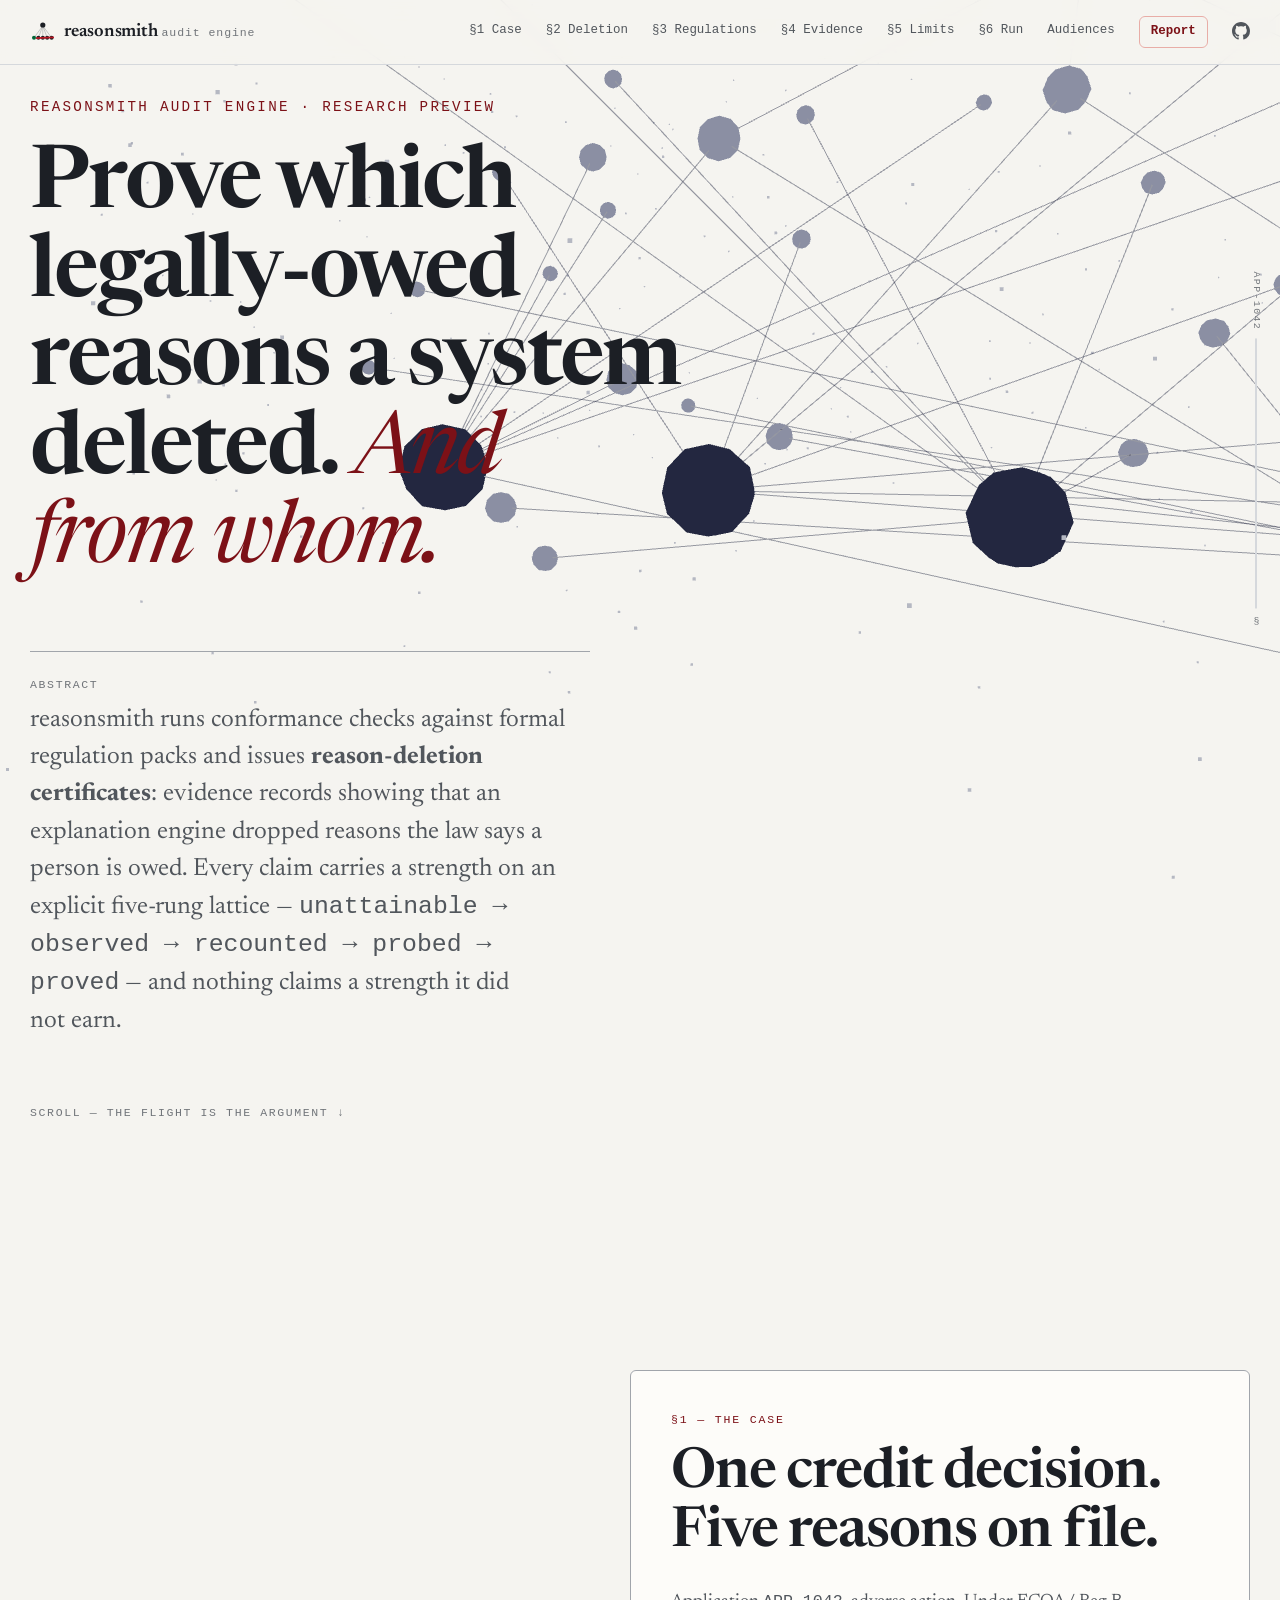
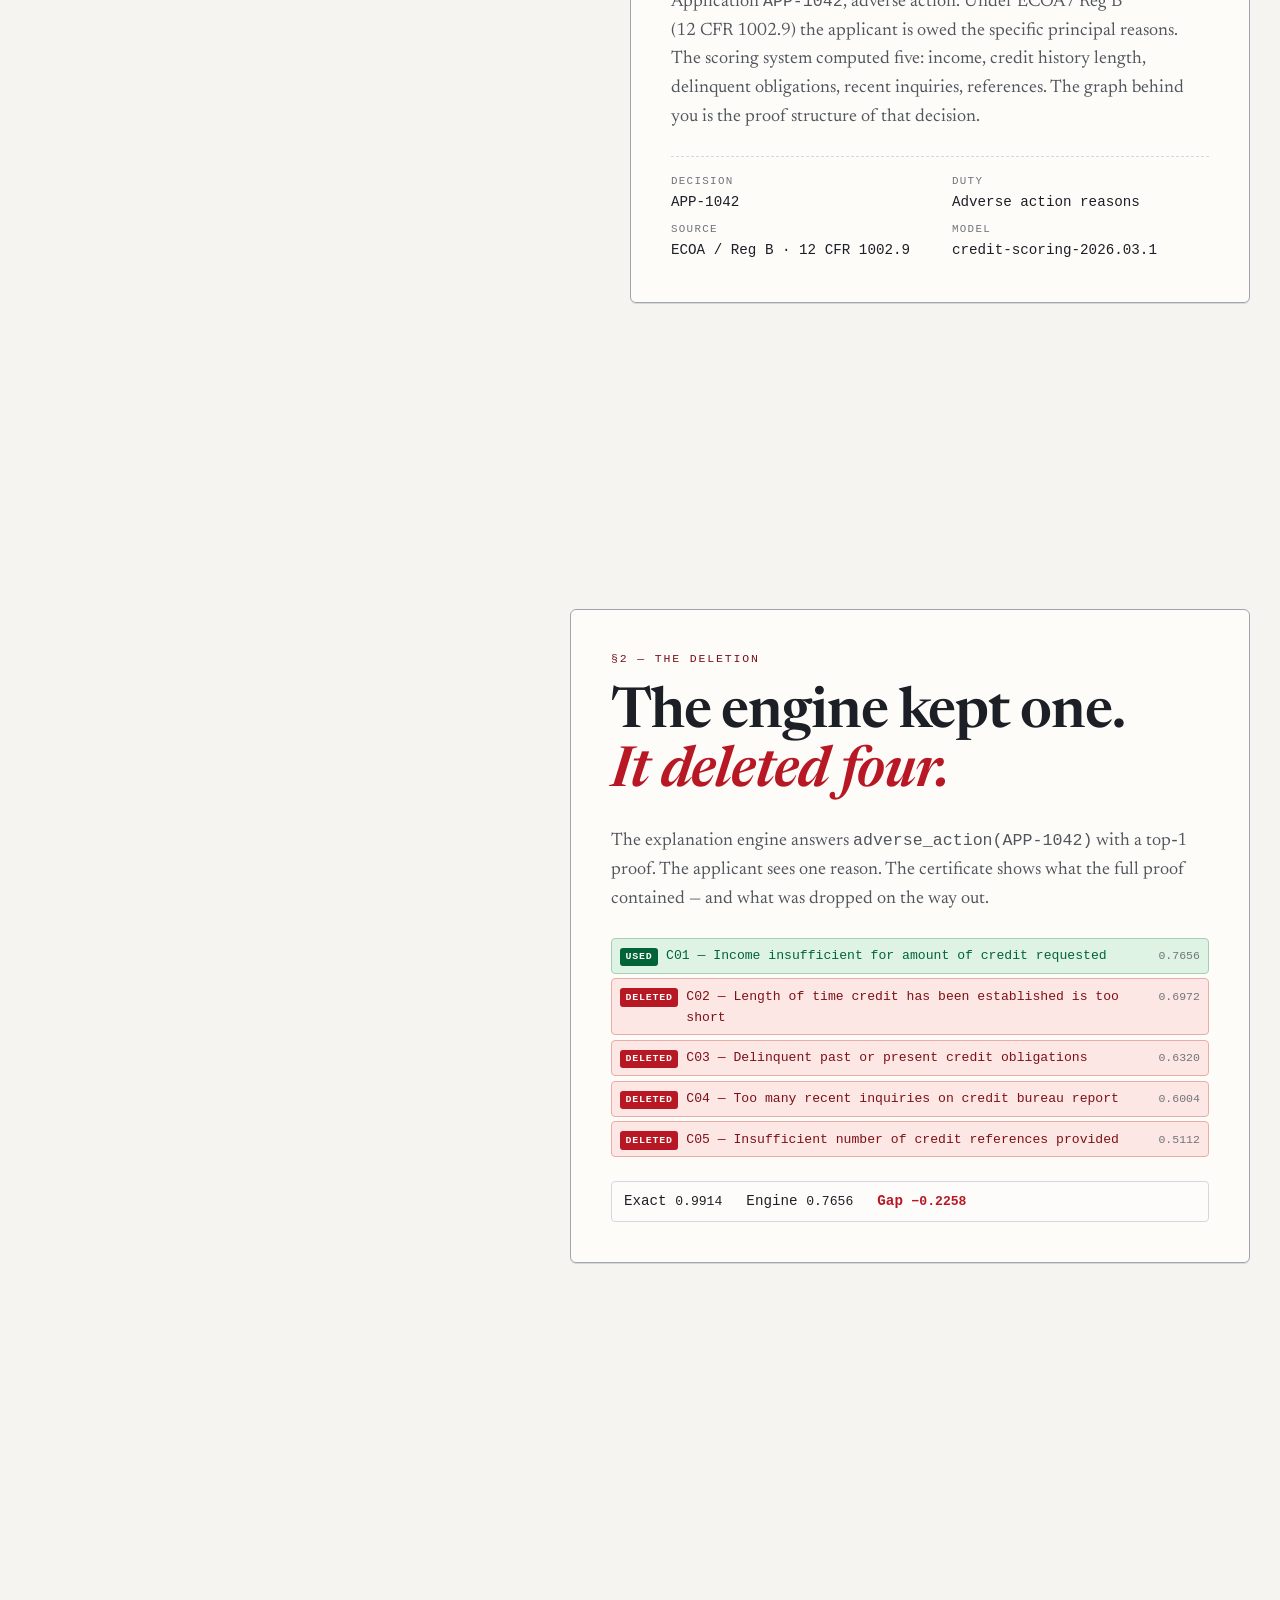
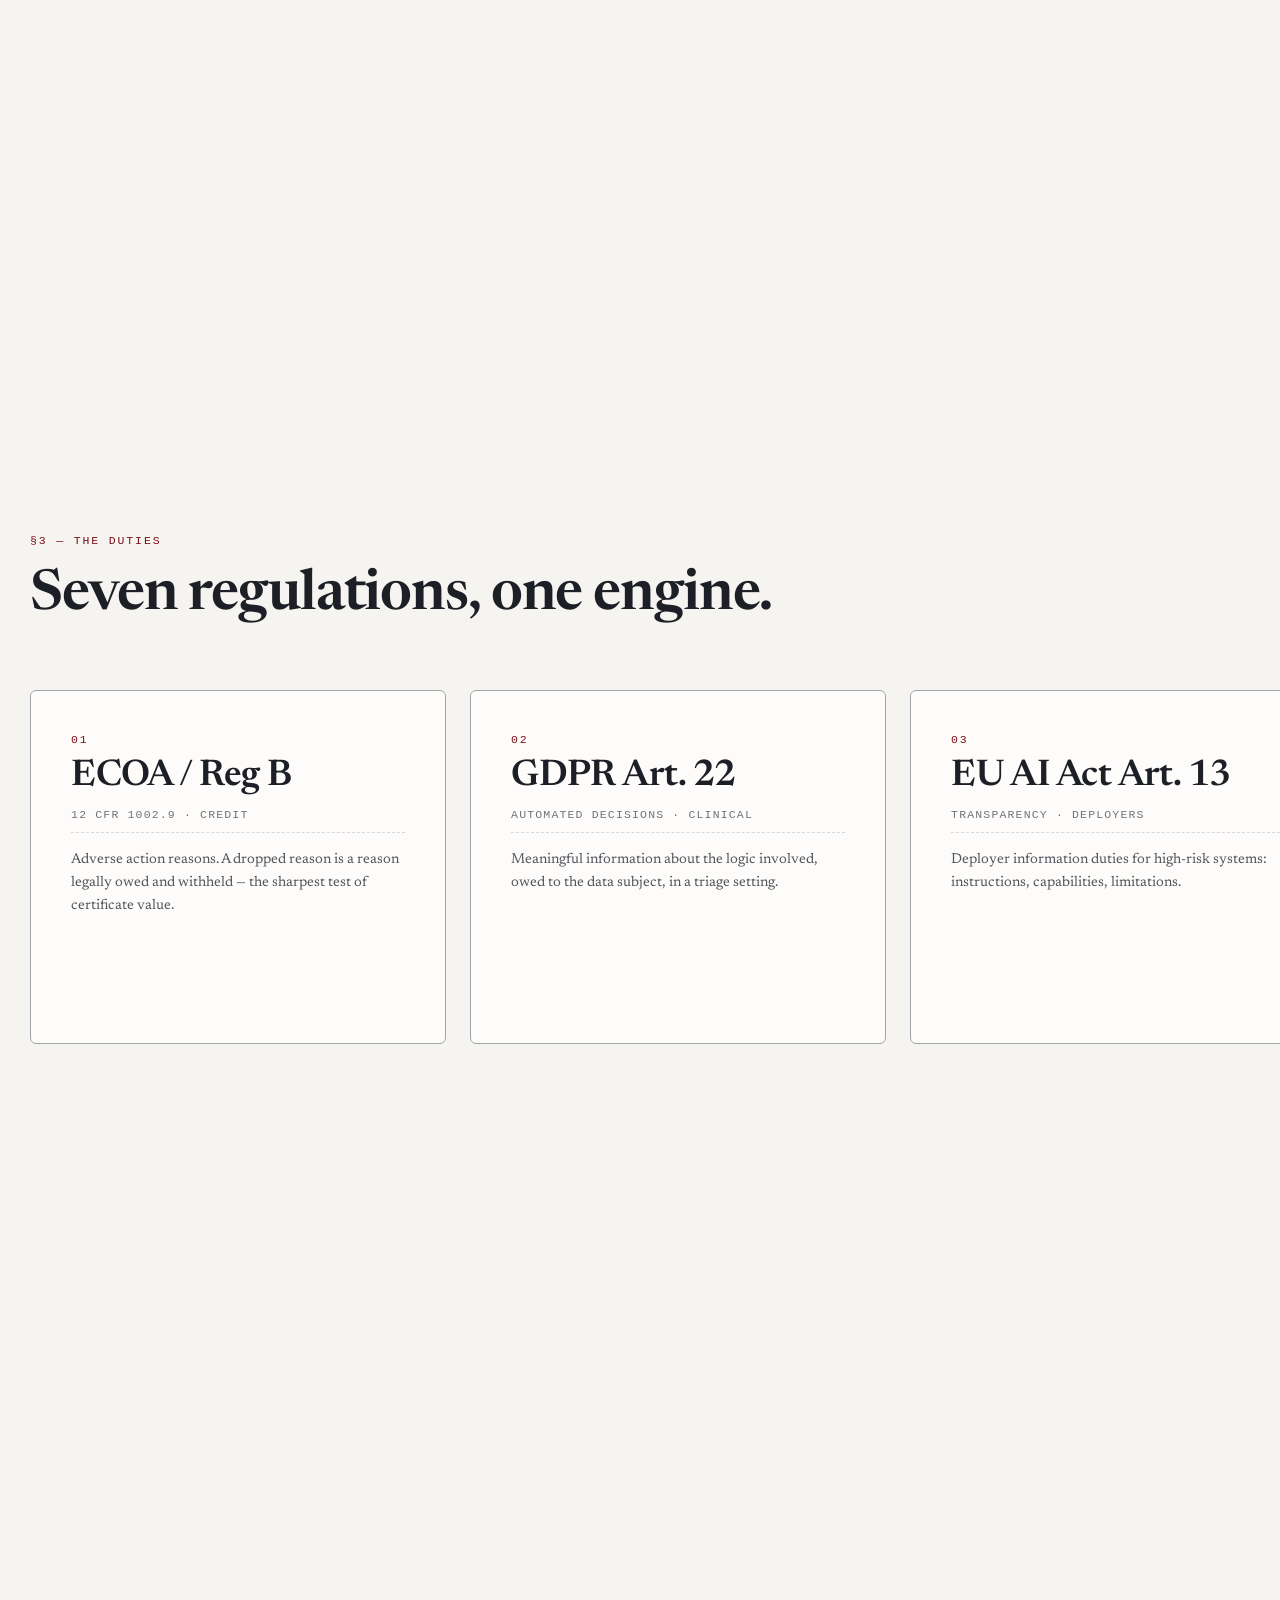
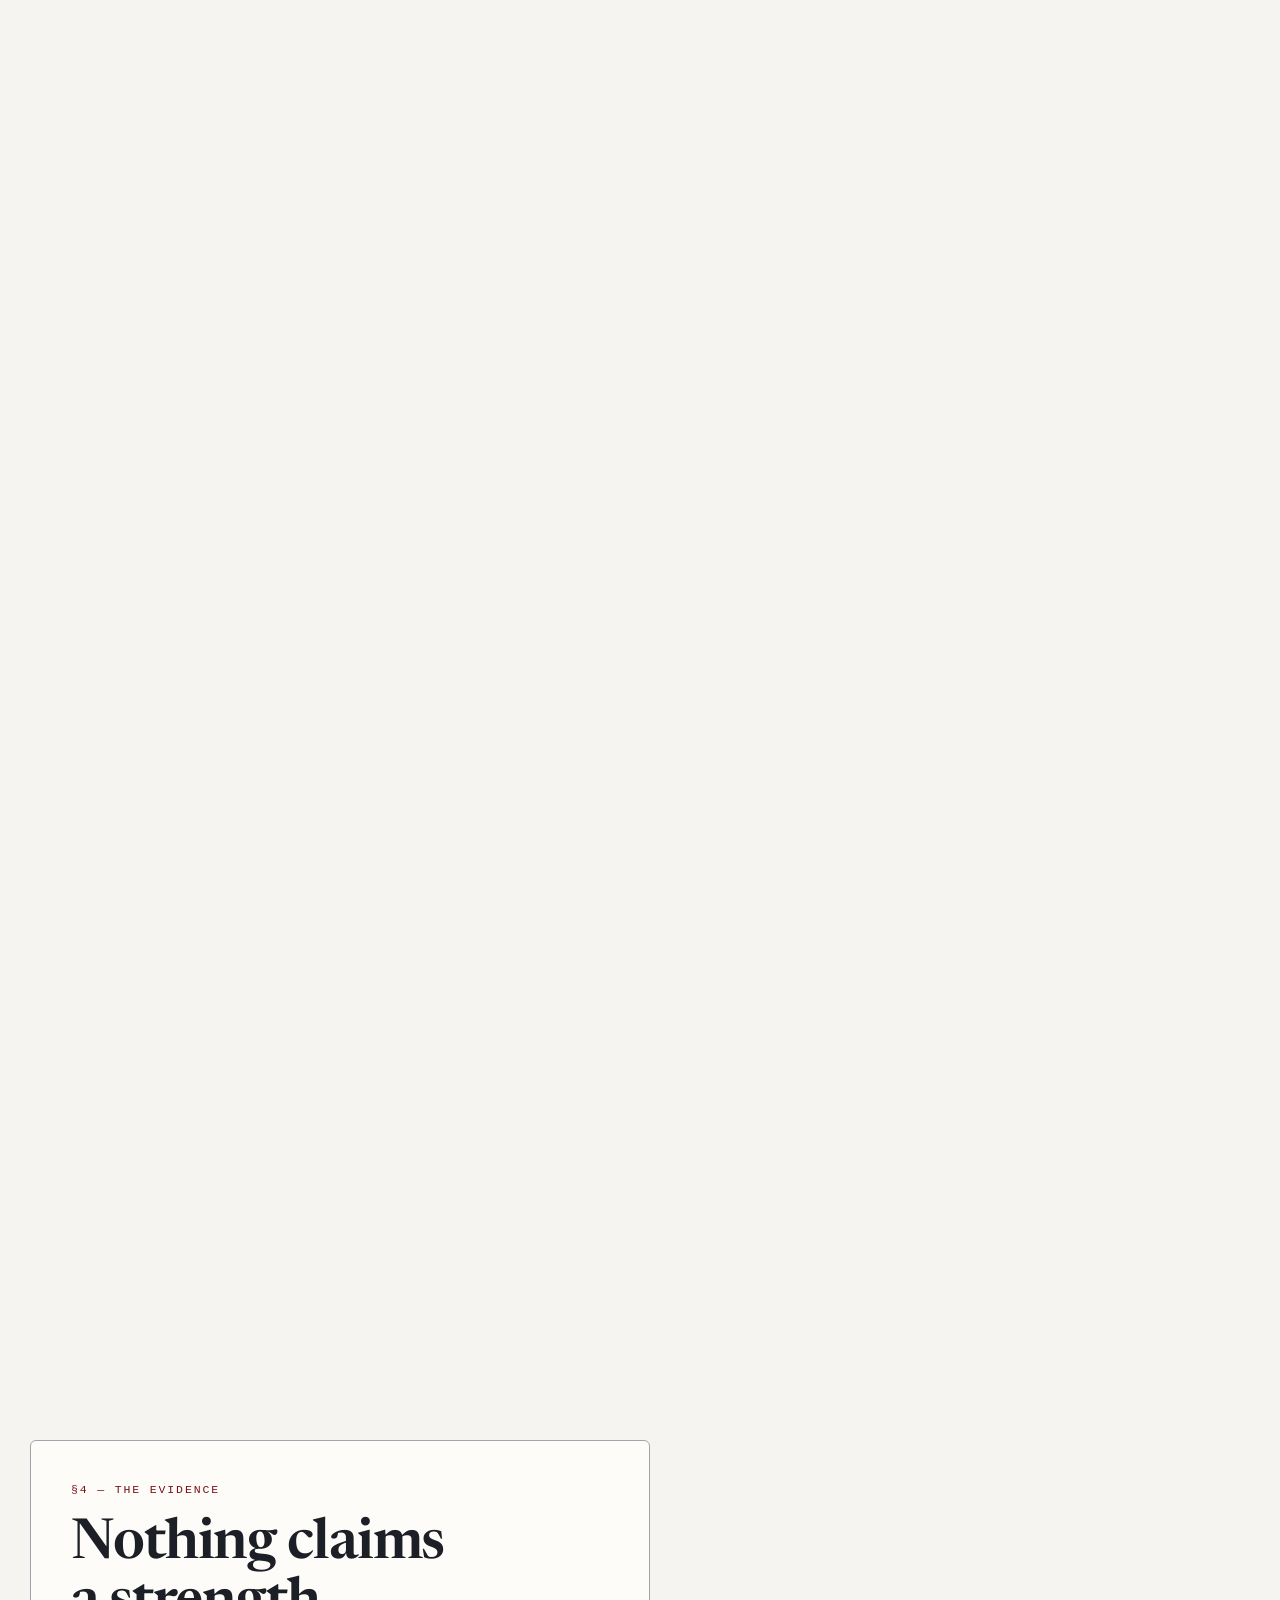
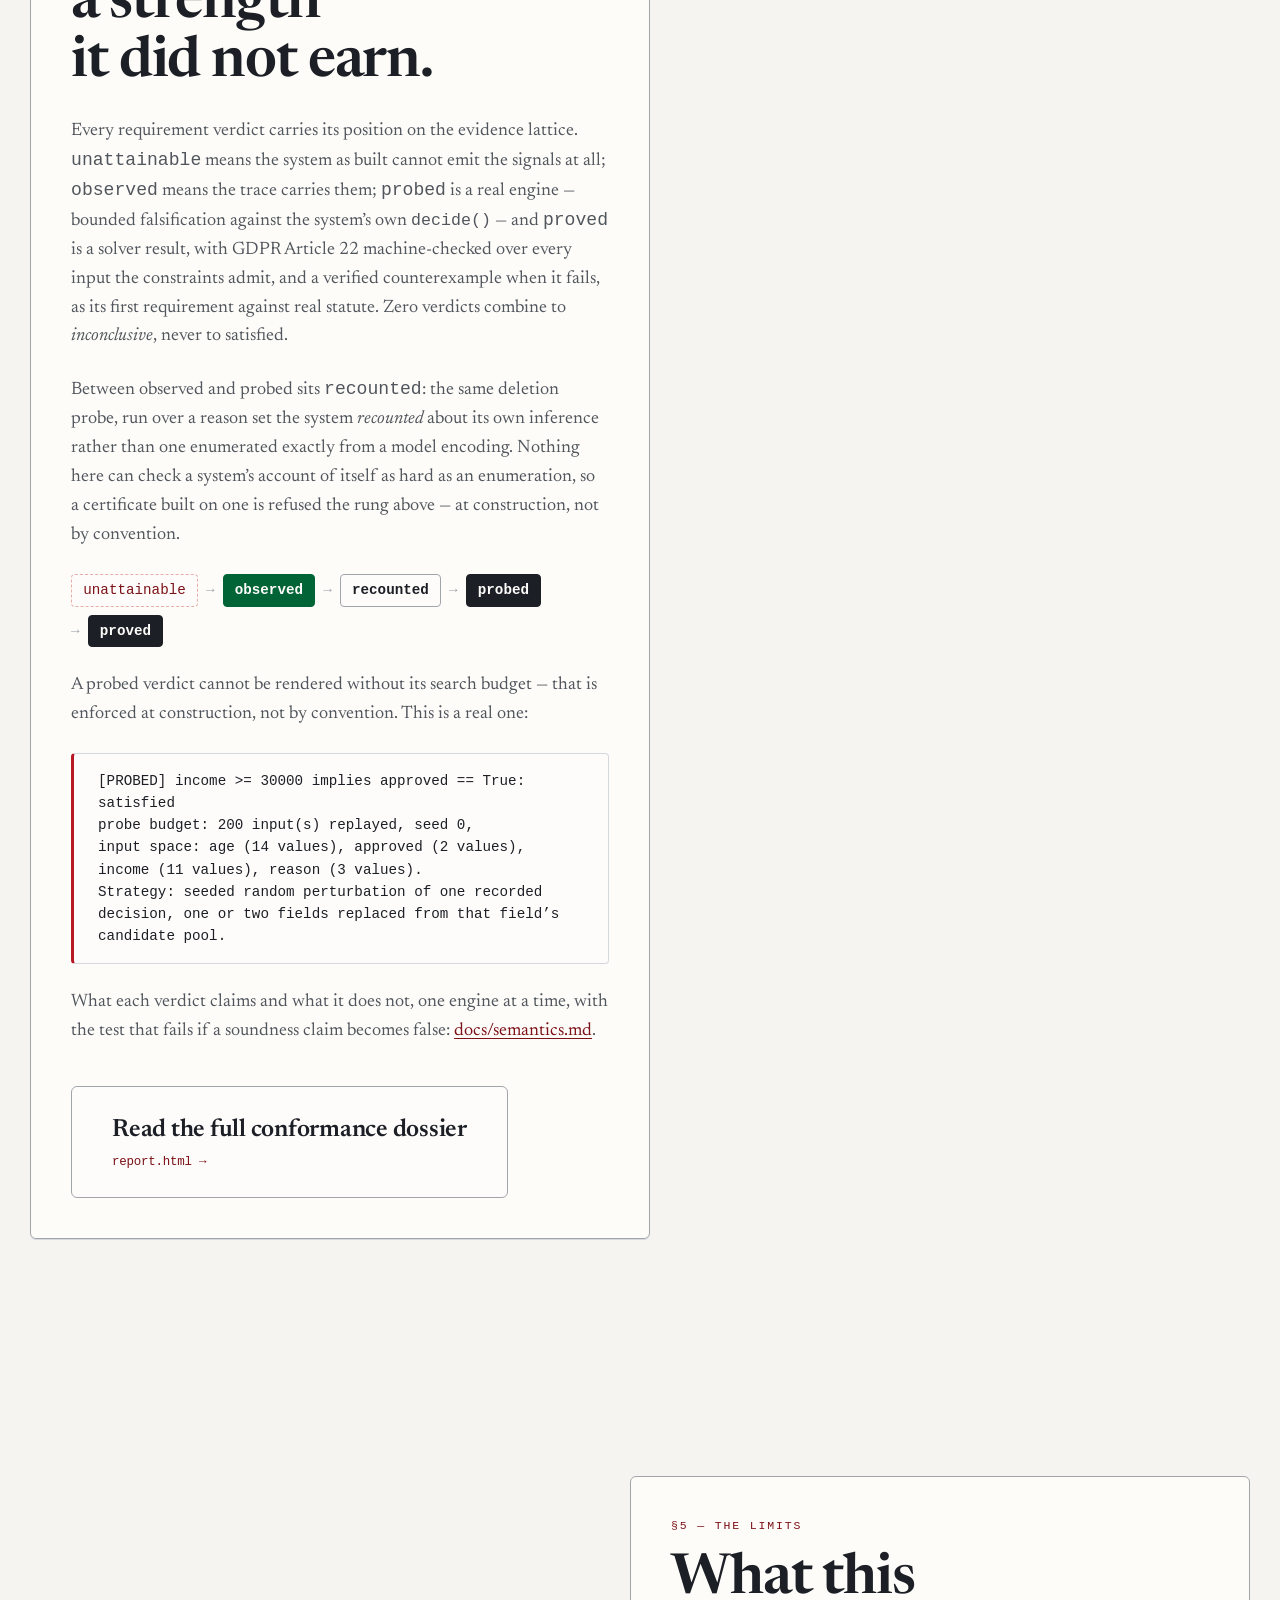
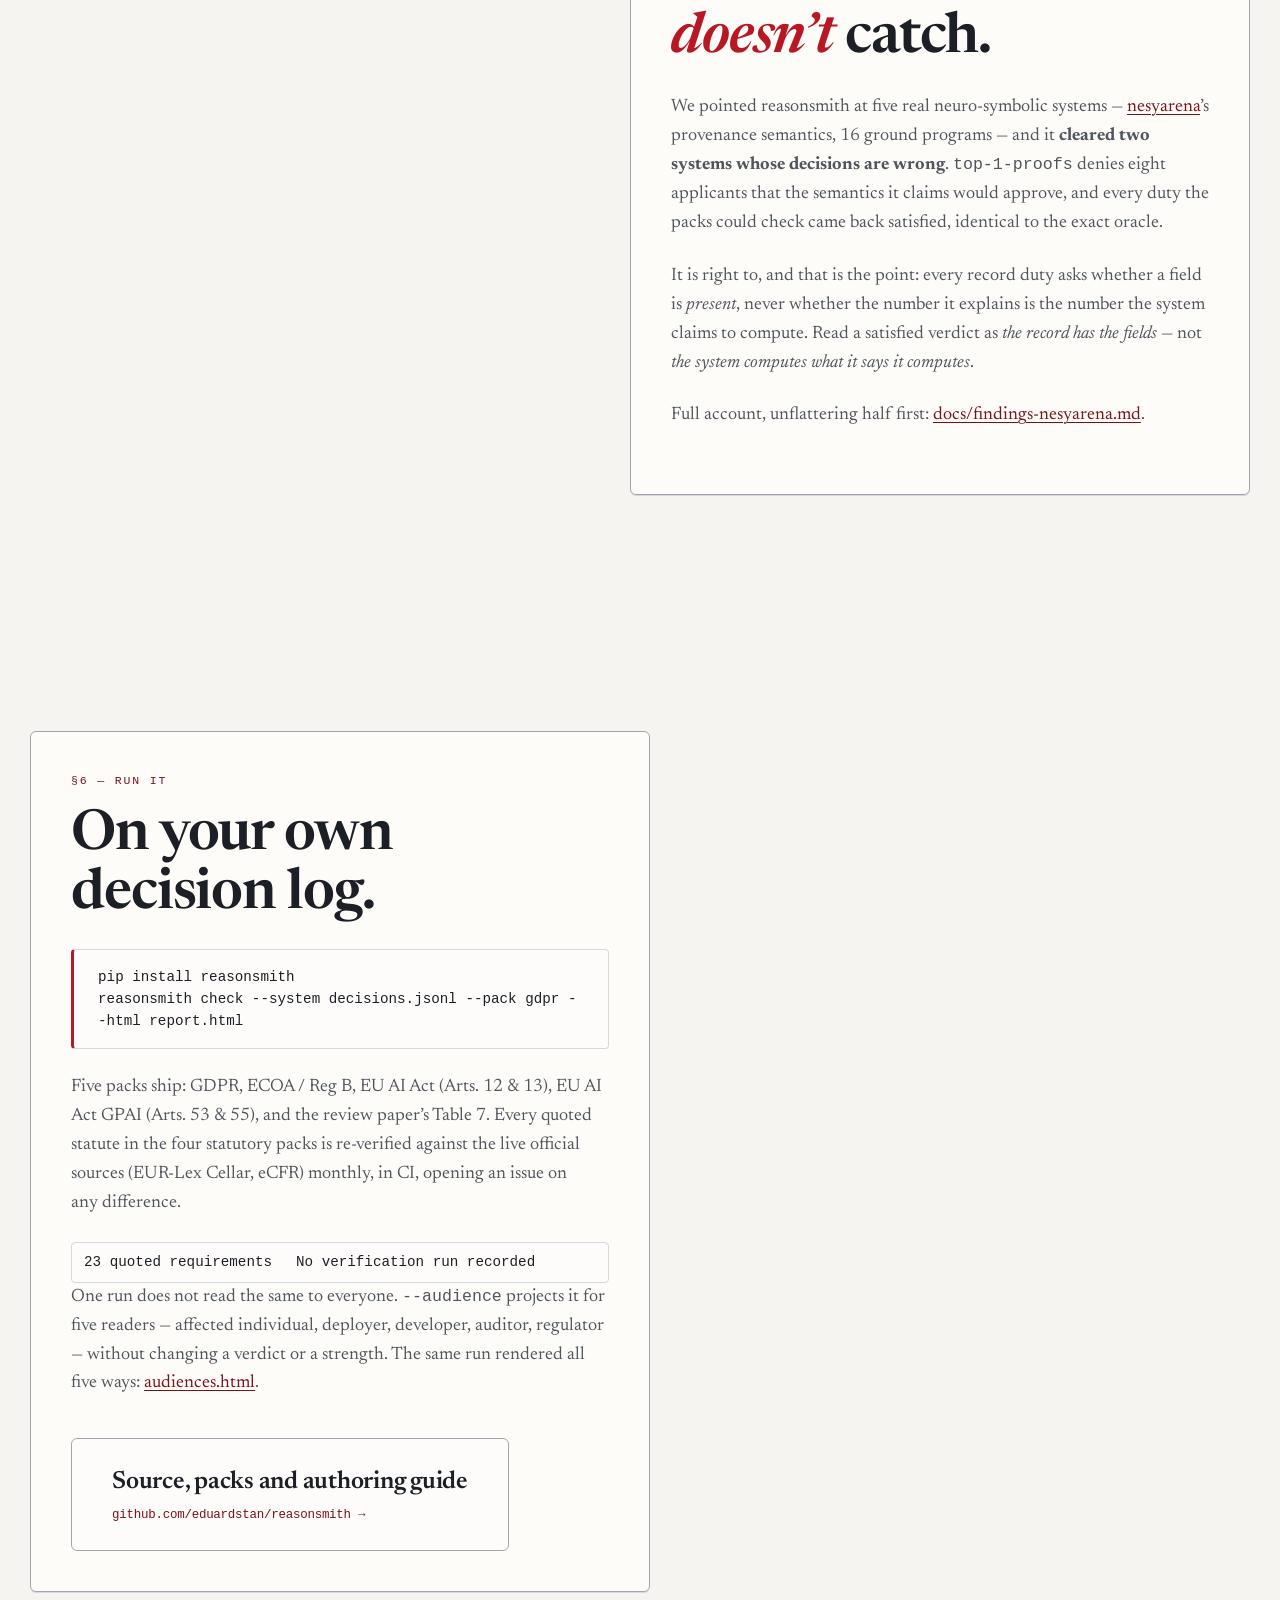
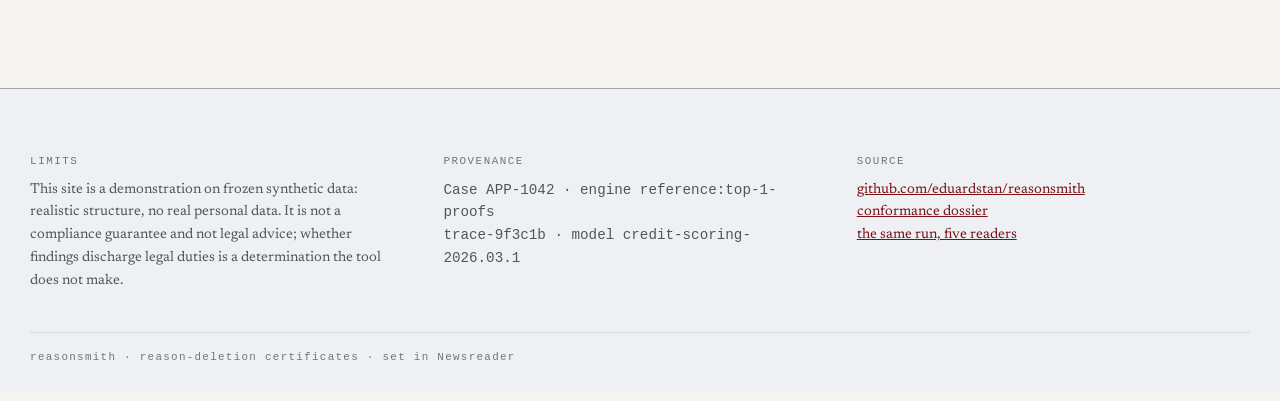
==== commit 45572552: "docs(site): the five rungs, the GPAI pack, and the audiences page the site never linked (#6) The han" ====
--- a/index.html
+++ b/index.html
@@ -13,7 +13,7 @@
   <meta property="og:url" content="https://reasonsmith.dev/">
   <meta name="twitter:card" content="summary_large_image">
   <meta name="twitter:title" content="reasonsmith — reason-deletion certificates for decision systems">
-  <meta name="twitter:description" content="Prove which legally-owed reasons a system deleted, and from whom. Every verdict carries its evidence strength: observed, probed, proved.">
+  <meta name="twitter:description" content="Prove which legally-owed reasons a system deleted, and from whom. Every verdict carries its evidence strength: unattainable, observed, recounted, probed, proved.">
   <meta name="twitter:image" content="https://reasonsmith.dev/assets/og.png">
   <script type="application/ld+json">
   {
@@ -85,6 +85,7 @@
       <a href="#lattice">§4 Evidence</a>
       <a href="#limits">§5 Limits</a>
       <a href="#run">§6 Run</a>
+      <a href="audiences.html">Audiences</a>
       <a href="report.html" class="nav-report">Report</a>
       <a href="https://github.com/eduardstan/reasonsmith" class="nav-github" aria-label="reasonsmith on GitHub" target="_blank" rel="noopener">
         <svg viewBox="0 0 16 16" width="18" height="18" fill="currentColor" aria-hidden="true">
@@ -104,8 +105,9 @@
           reasonsmith runs conformance checks against formal regulation packs and issues
           <strong>reason-deletion certificates</strong>: evidence records showing that an explanation
           engine dropped reasons the law says a person is owed. Every claim carries a strength on an
-          explicit lattice &mdash; <span class="mono">observed &rarr; probed &rarr; proved</span> &mdash;
-          and nothing claims a strength it did not earn.
+          explicit five-rung lattice &mdash;
+          <span class="mono">unattainable &rarr; observed &rarr; recounted &rarr; probed &rarr; proved</span>
+          &mdash; and nothing claims a strength it did not earn.
         </p>
       </div>
       <p class="hero-hint mono" aria-hidden="true">scroll &mdash; the flight is the argument &darr;</p>
@@ -157,7 +159,7 @@
     <section class="hscroll" id="regulations">
       <div class="hscroll-head">
         <p class="beat-index mono">§3 — The duties</p>
-        <h2>Six regulations, one engine.</h2>
+        <h2>Seven regulations, one engine.</h2>
       </div>
       <div class="track-wrap">
         <div class="track" id="track">
@@ -187,12 +189,20 @@
           </article>
           <article class="panel">
             <p class="panel-no mono">05</p>
+            <h3>EU AI Act Arts. 53 &amp; 55</h3>
+            <p class="panel-law mono">general-purpose AI models · systemic risk</p>
+            <p>Provider duties for a GPAI model: technical and downstream documentation, copyright
+              policy, training-content summary, and — above the systemic-risk threshold — evaluation,
+              risk assessment, incident reporting and cybersecurity.</p>
+          </article>
+          <article class="panel">
+            <p class="panel-no mono">06</p>
             <h3>FDA GMLP</h3>
             <p class="panel-law mono">SaMD · good machine learning practice</p>
             <p>Design history, verification logs and change control for software as a medical device.</p>
           </article>
           <article class="panel">
-            <p class="panel-no mono">06</p>
+            <p class="panel-no mono">07</p>
             <h3>NIST AI RMF 1.0</h3>
             <p class="panel-law mono">continuous monitoring</p>
             <p>Monitoring logs, thresholds, reviews and incident tickets as ongoing evidence, not one-off attestations.</p>
@@ -216,11 +226,21 @@
           first requirement against real statute. Zero verdicts combine to <em>inconclusive</em>, never
           to satisfied.
         </p>
+        <p class="beat-copy">
+          Between observed and probed sits <span class="mono">recounted</span>: the same deletion probe,
+          run over a reason set the system <em>recounted</em> about its own inference rather than one
+          enumerated exactly from a model encoding. Nothing here can check a system&rsquo;s account of
+          itself as hard as an enumeration, so a certificate built on one is refused the rung above &mdash;
+          at construction, not by convention.
+        </p>
+        <!-- Each arrow is bound to the rung it points at, so a wrap breaks between rungs and never
+             leaves a dangling arrow at the end of a line. -->
         <div class="lattice-strip mono" aria-label="Evidence strength lattice">
-          <span class="ls-step ls-unattainable">unattainable</span><span class="ls-arrow">&rarr;</span>
-          <span class="ls-step ls-observed">observed</span><span class="ls-arrow">&rarr;</span>
-          <span class="ls-step ls-probed">probed</span><span class="ls-arrow">&rarr;</span>
-          <span class="ls-step ls-proved">proved</span>
+          <span class="ls-rung"><span class="ls-step ls-unattainable">unattainable</span></span>
+          <span class="ls-rung"><span class="ls-arrow">&rarr;</span><span class="ls-step ls-observed">observed</span></span>
+          <span class="ls-rung"><span class="ls-arrow">&rarr;</span><span class="ls-step ls-recounted">recounted</span></span>
+          <span class="ls-rung"><span class="ls-arrow">&rarr;</span><span class="ls-step ls-probed">probed</span></span>
+          <span class="ls-rung"><span class="ls-arrow">&rarr;</span><span class="ls-step ls-proved">proved</span></span>
         </div>
         <p class="beat-copy">
           A probed verdict cannot be rendered without its search budget &mdash; that is enforced at
@@ -279,13 +299,20 @@
 reasonsmith check --system decisions.jsonl --pack gdpr --html report.html</pre>
         <p class="beat-copy">
           <span data-count="pack_count" data-value="5">Five</span> packs ship: GDPR,
-          ECOA&nbsp;/&nbsp;Reg&nbsp;B, EU AI Act, GPAI (Art.&nbsp;53 &amp; 55), and the review
-          paper&rsquo;s Table&nbsp;7. Every quoted statute in them is re-verified against the live
-          official sources (EUR-Lex Cellar, eCFR) monthly, in CI, opening an issue on any difference.
+          ECOA&nbsp;/&nbsp;Reg&nbsp;B, EU AI Act (Arts.&nbsp;12 &amp;&nbsp;13), EU AI Act GPAI
+          (Arts.&nbsp;53 &amp;&nbsp;55), and the review paper&rsquo;s Table&nbsp;7. Every quoted
+          statute in the four statutory packs is re-verified against the live official sources
+          (EUR-Lex Cellar, eCFR) monthly, in CI, opening an issue on any difference.
         </p>
         <p class="values-bar mono">
           <span><span data-count="quote_count" data-value="23">23</span> quoted requirements</span>
           <span data-count="quotes_verification" data-value="not_run">No verification run recorded</span>
+        </p>
+        <p class="beat-copy">
+          One run does not read the same to everyone. <code>--audience</code> projects it for five
+          readers &mdash; affected individual, deployer, developer, auditor, regulator &mdash; without
+          changing a verdict or a strength. The same run rendered all five ways:
+          <a href="audiences.html">audiences.html</a>.
         </p>
         <p class="report-cta">
           <a class="report-link" href="https://github.com/eduardstan/reasonsmith">
@@ -318,7 +345,8 @@
         <p class="foot-label mono">Source</p>
         <p class="foot-copy">
           <a href="https://github.com/eduardstan/reasonsmith">github.com/eduardstan/reasonsmith</a><br>
-          <a href="report.html">conformance dossier</a>
+          <a href="report.html">conformance dossier</a><br>
+          <a href="audiences.html">the same run, five readers</a>
         </p>
       </div>
     </div>
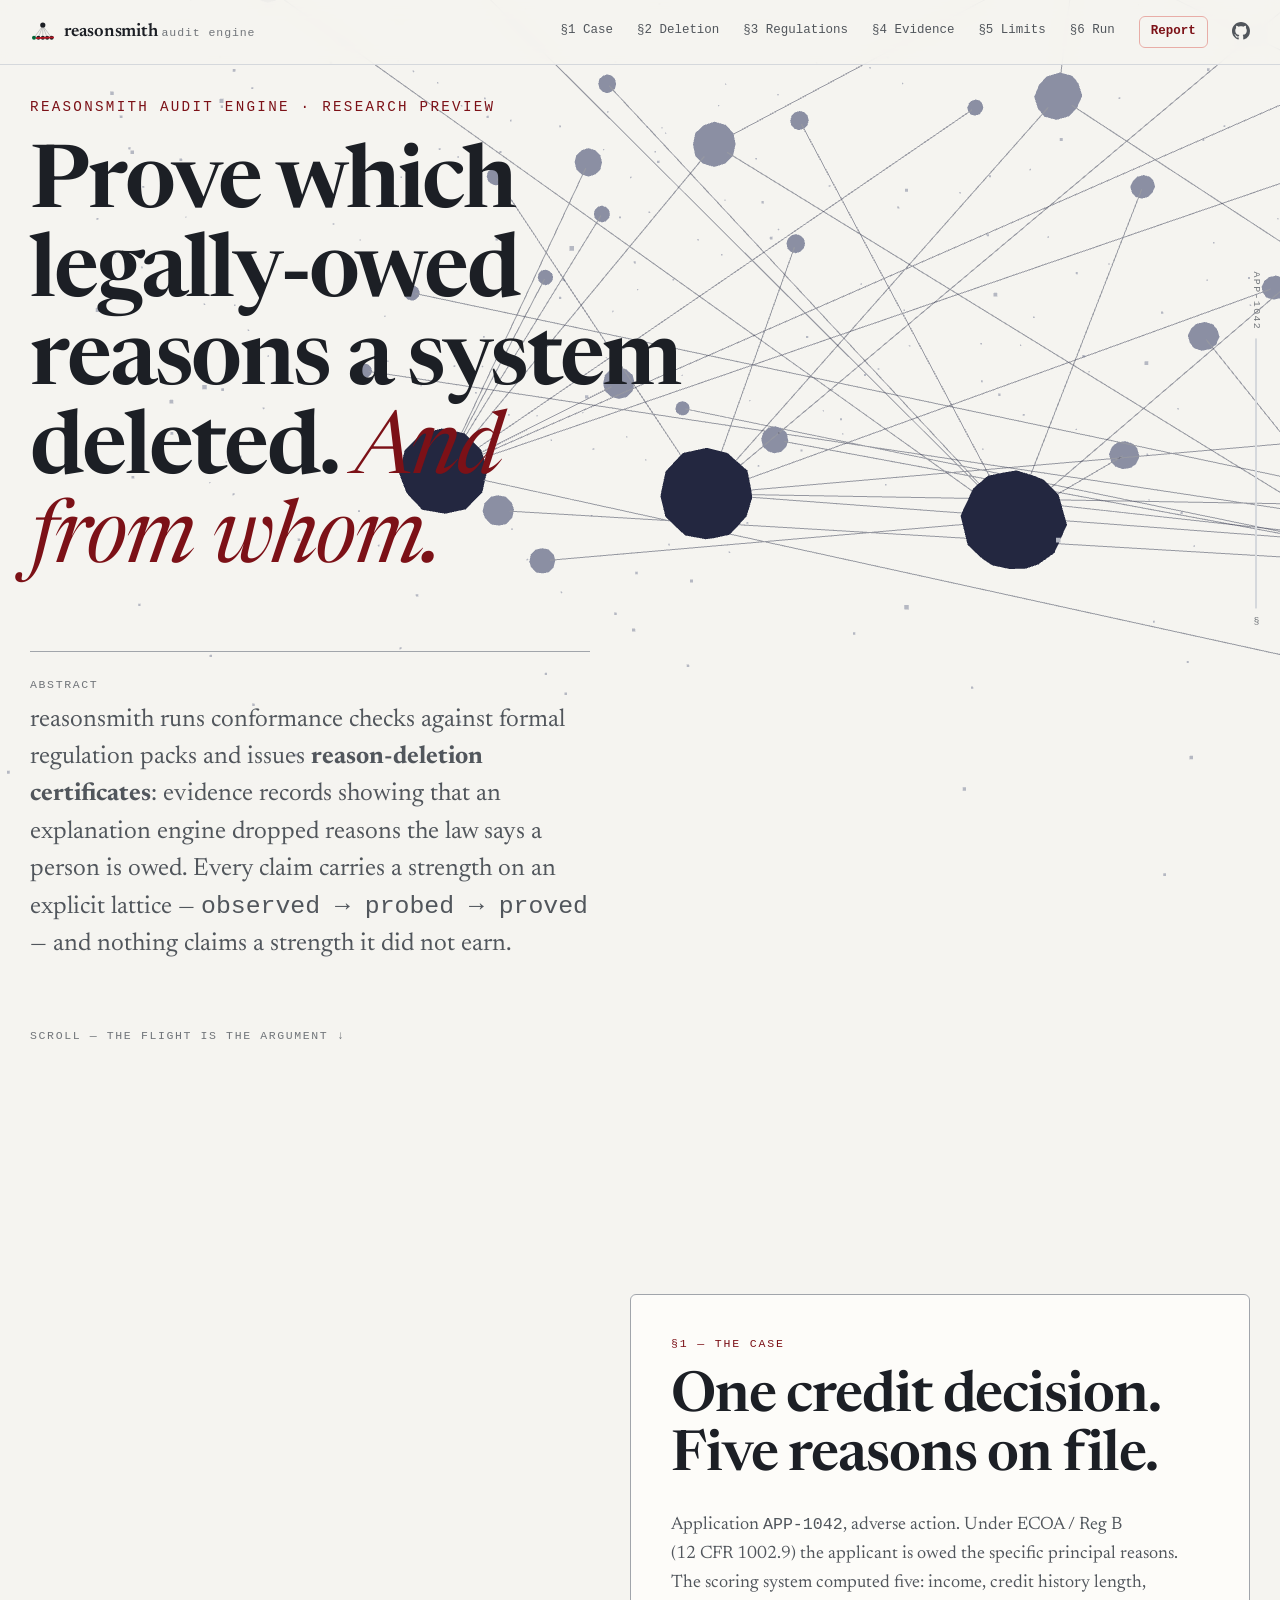
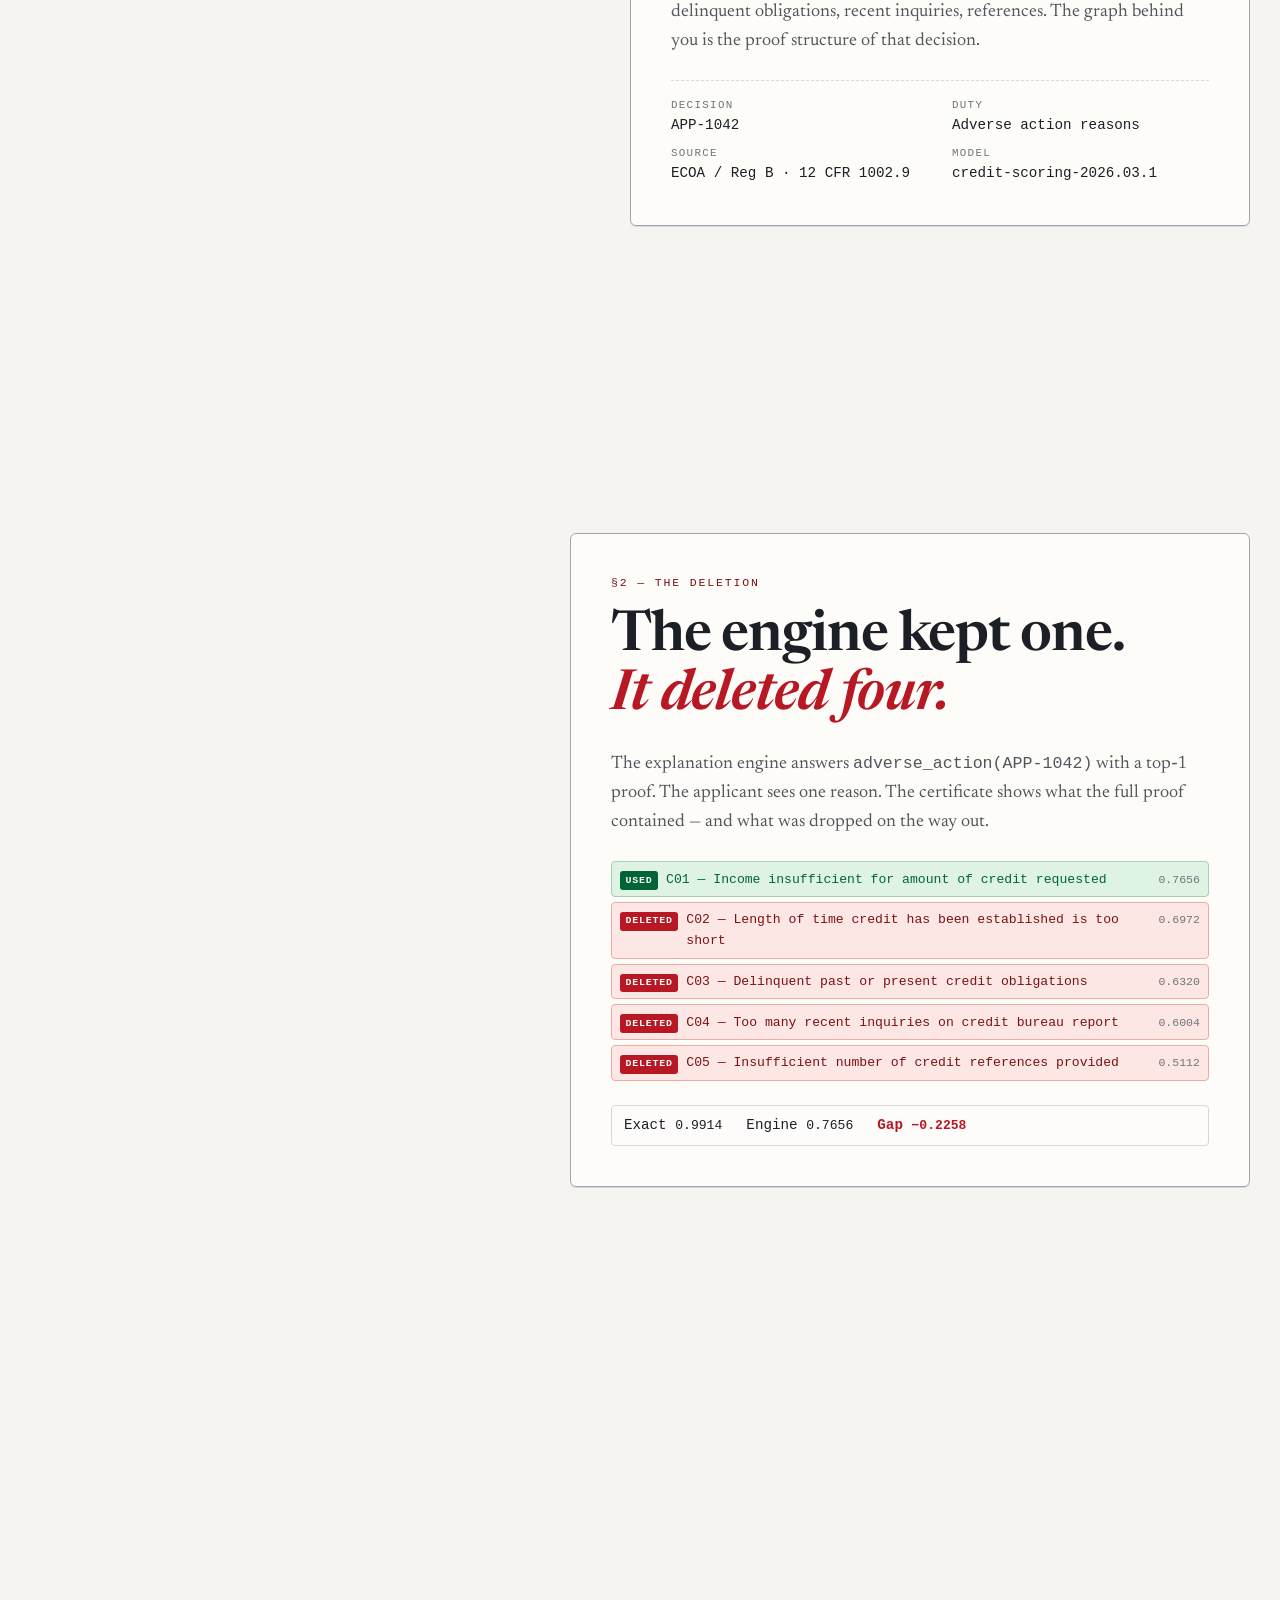
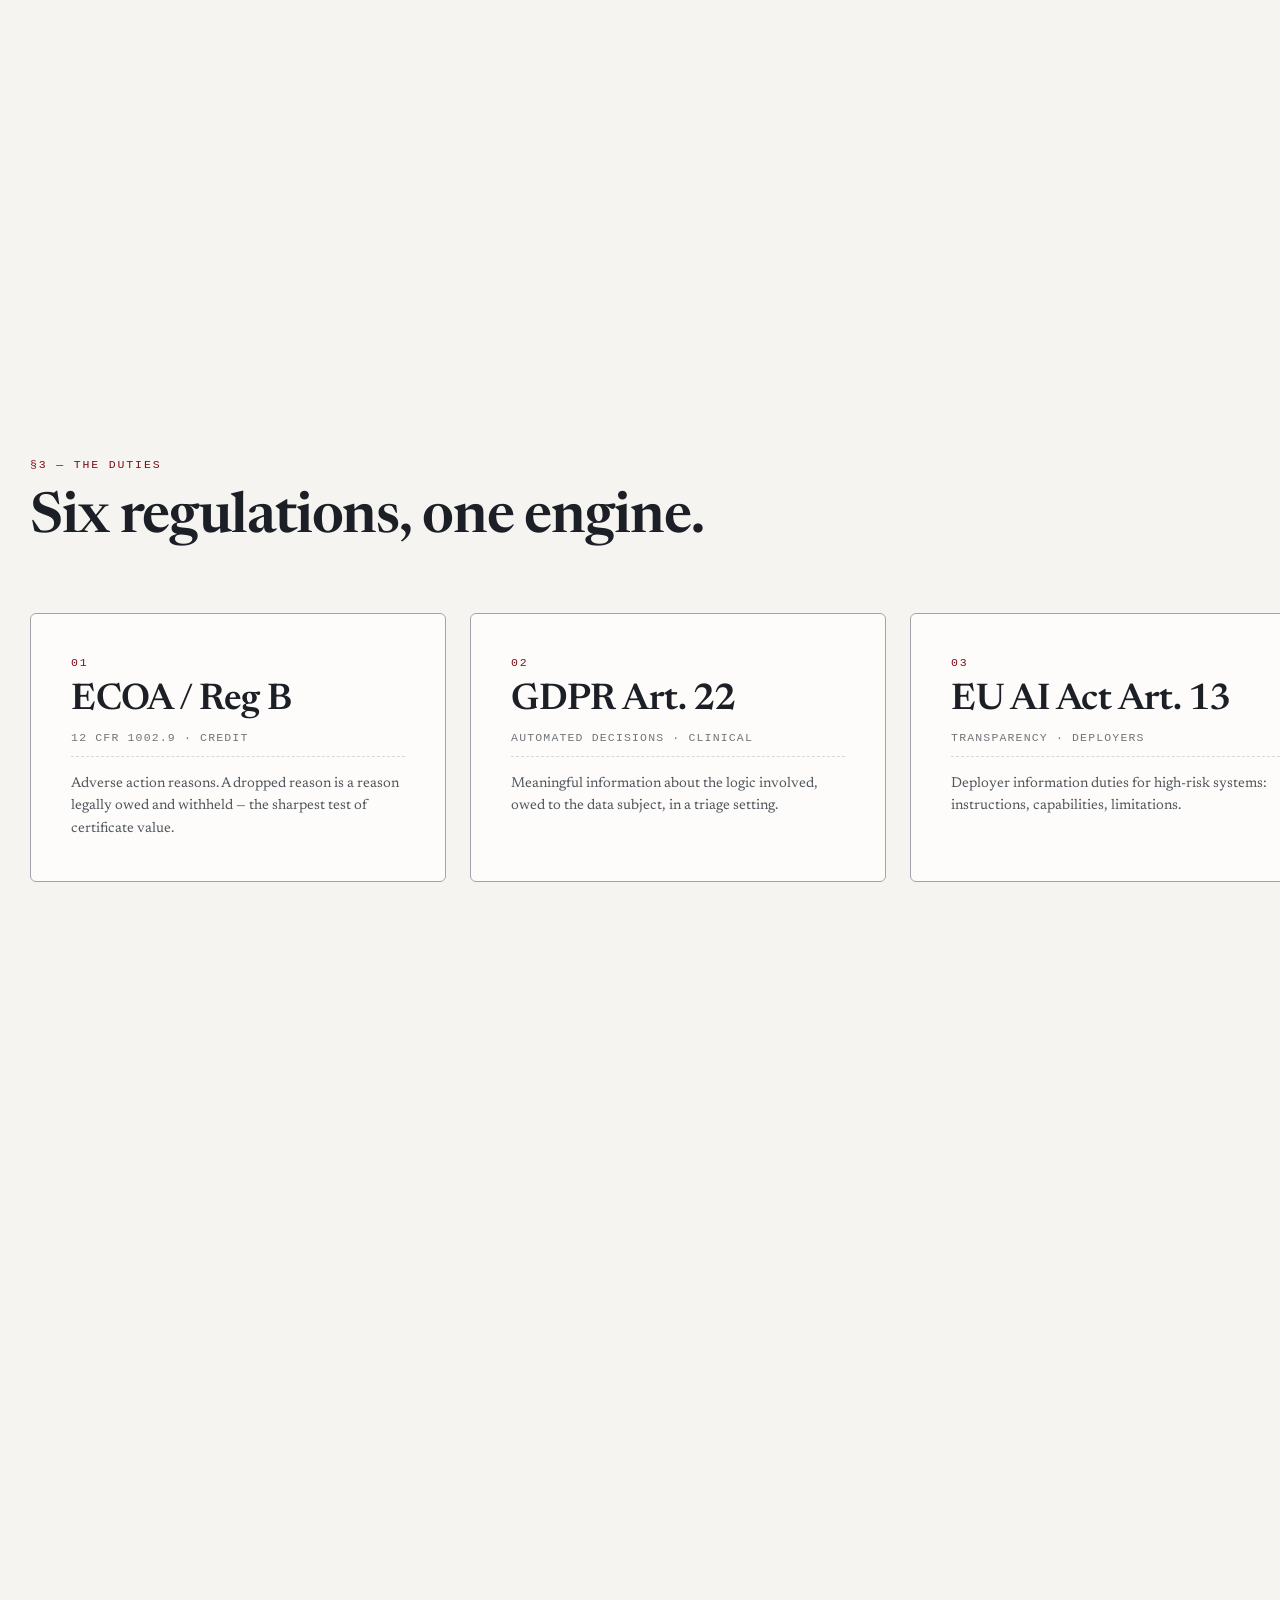
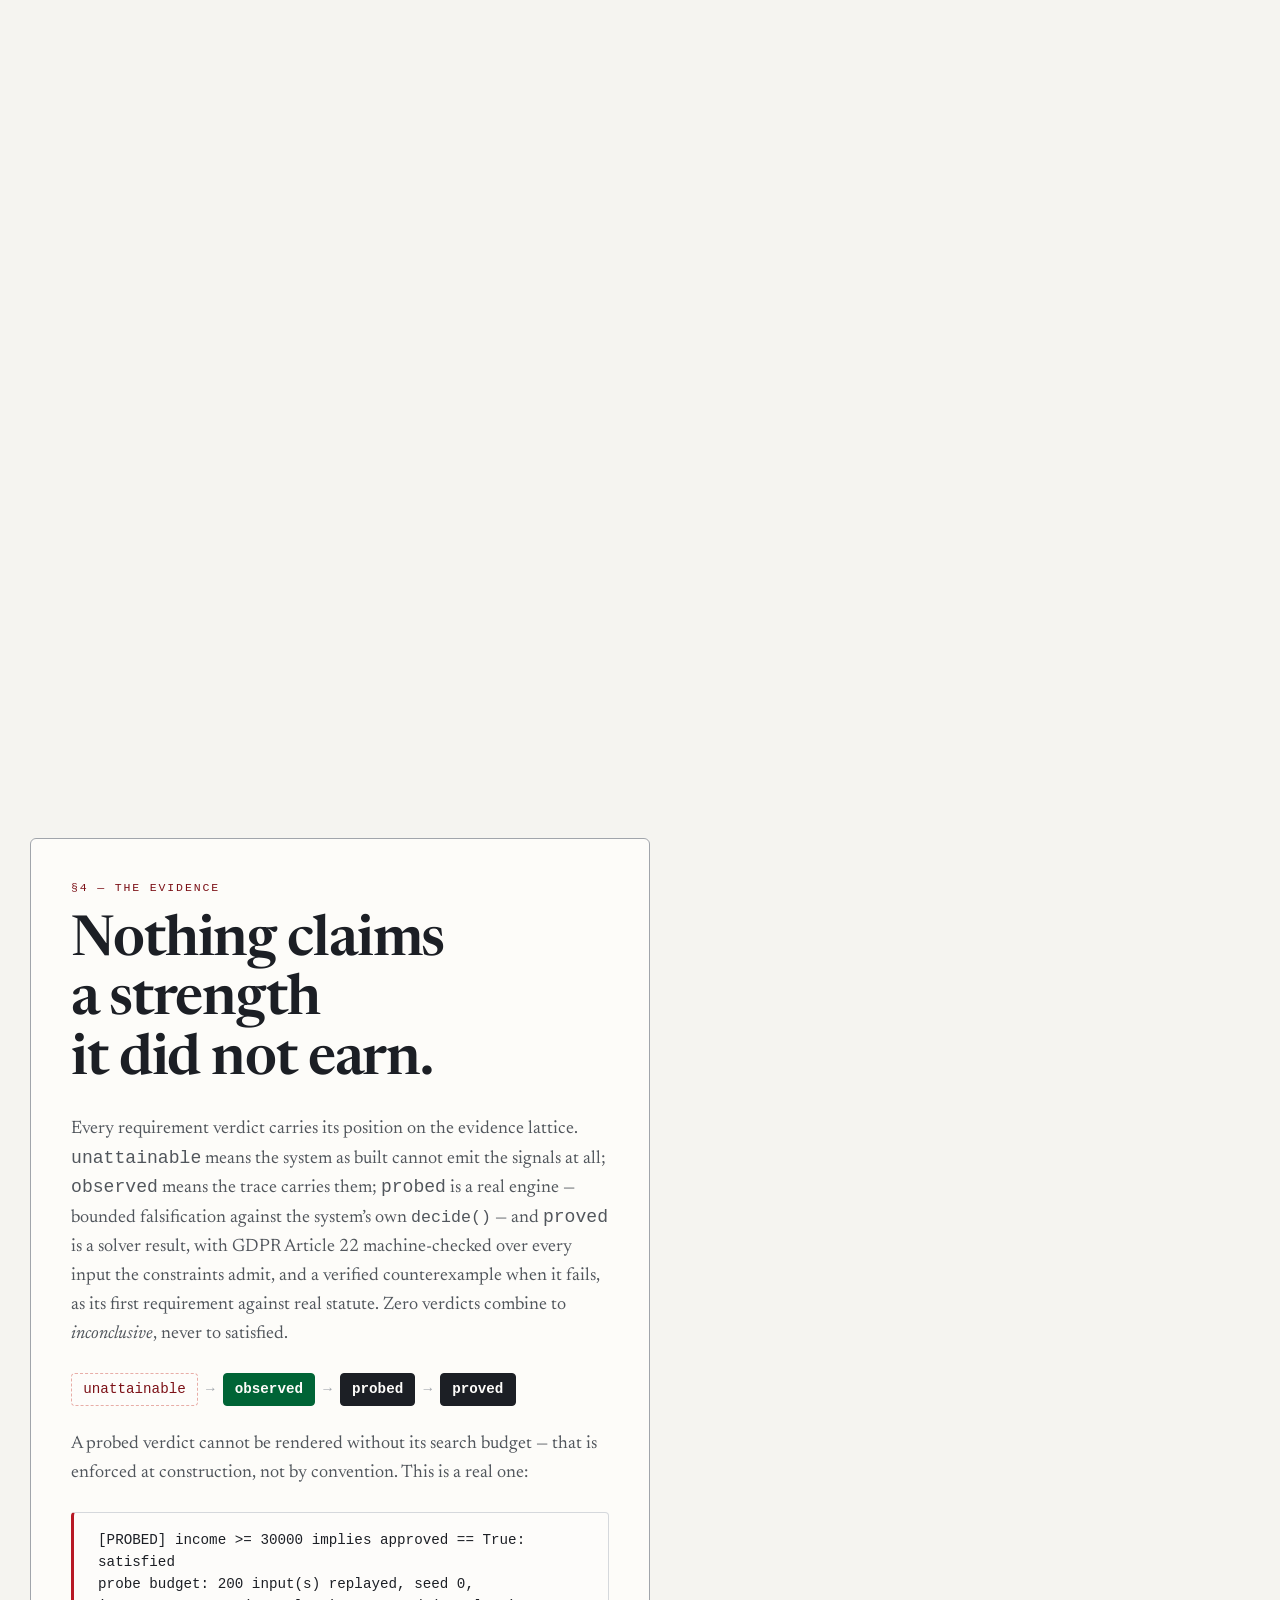
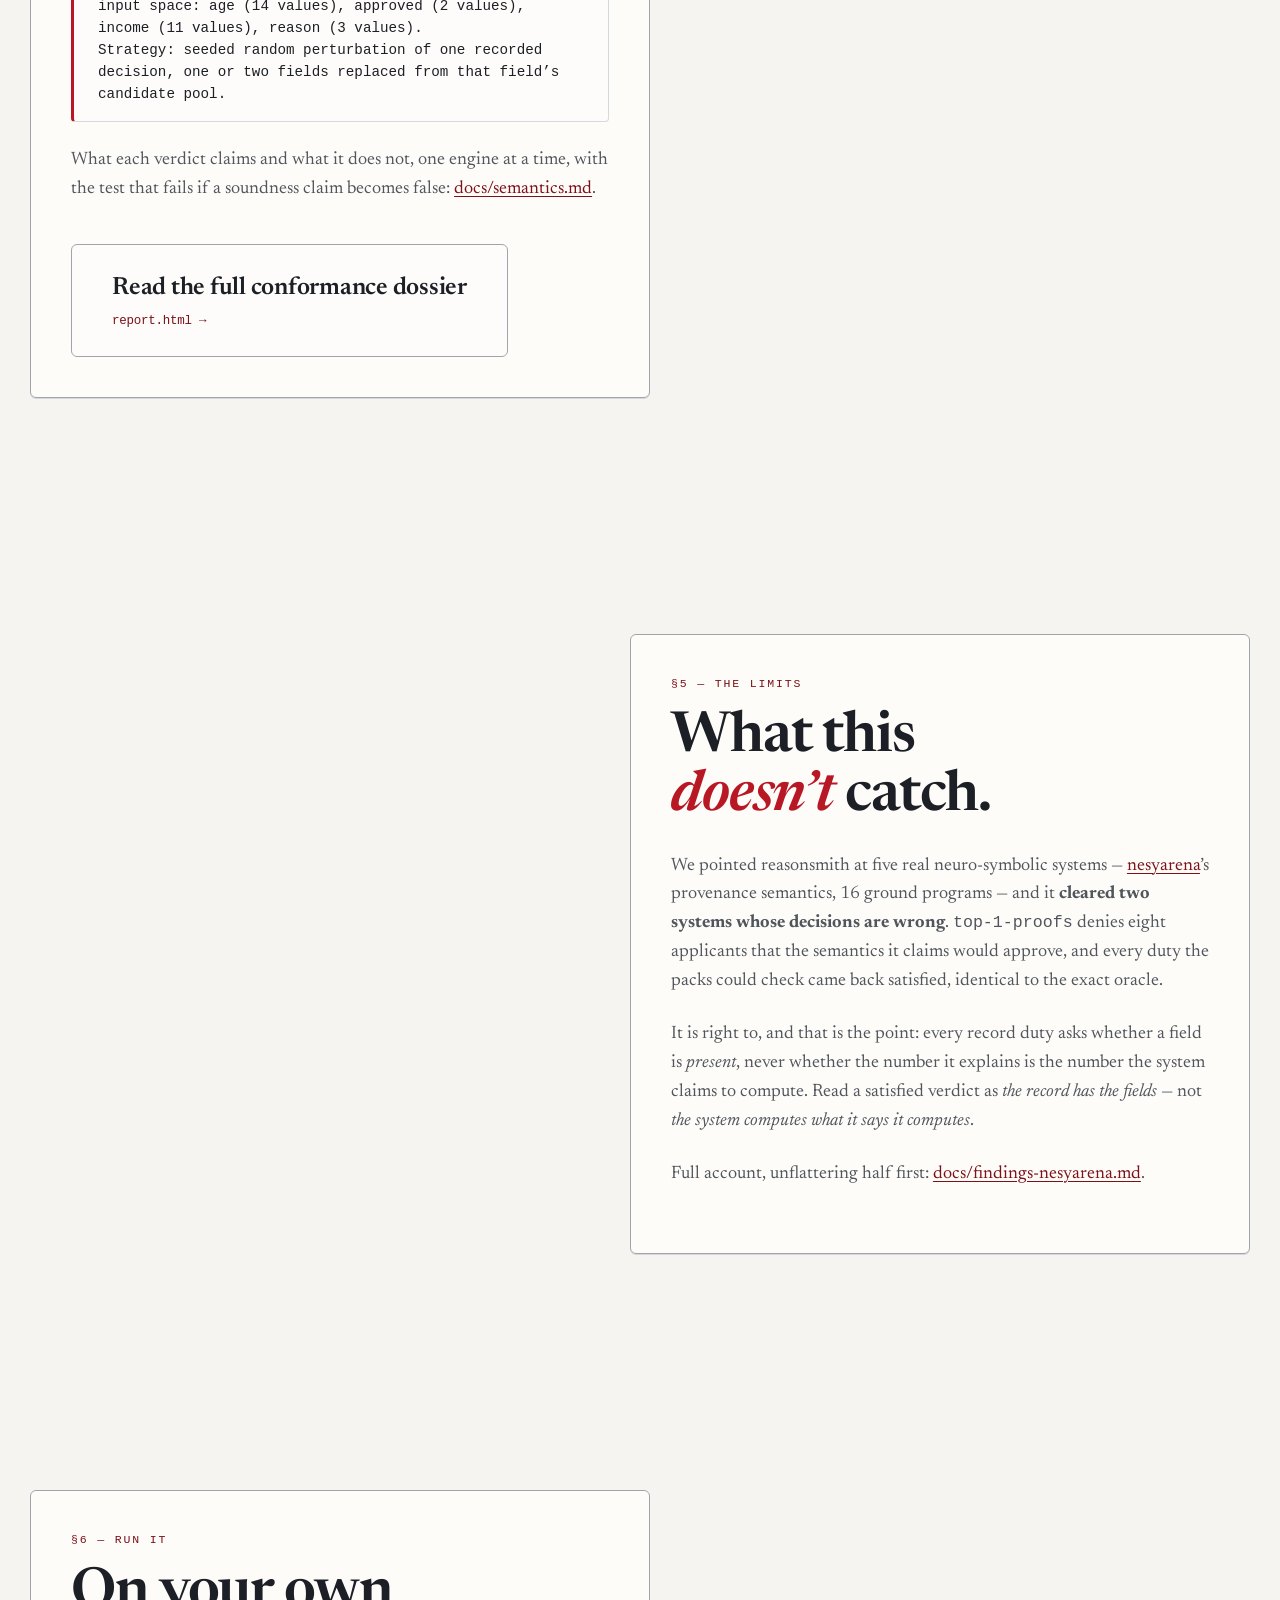
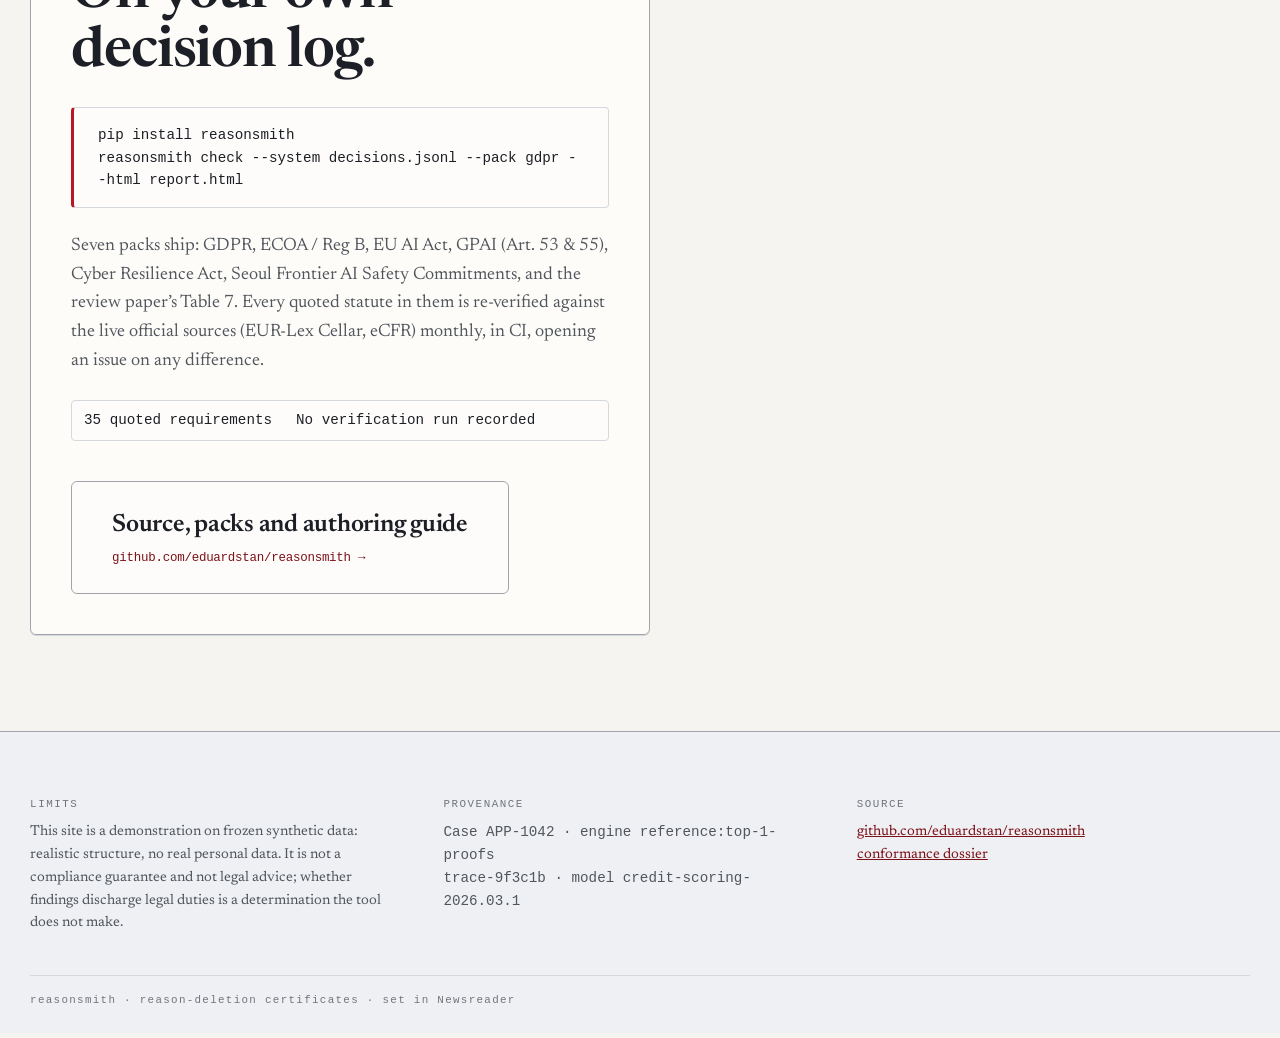
==== commit 92aa1308: "fix: bring published pack and quote counts into line with reasonsmith artifact" ====
--- a/index.html
+++ b/index.html
@@ -13,7 +13,7 @@
   <meta property="og:url" content="https://reasonsmith.dev/">
   <meta name="twitter:card" content="summary_large_image">
   <meta name="twitter:title" content="reasonsmith — reason-deletion certificates for decision systems">
-  <meta name="twitter:description" content="Prove which legally-owed reasons a system deleted, and from whom. Every verdict carries its evidence strength: unattainable, observed, recounted, probed, proved.">
+  <meta name="twitter:description" content="Prove which legally-owed reasons a system deleted, and from whom. Every verdict carries its evidence strength: observed, probed, proved.">
   <meta name="twitter:image" content="https://reasonsmith.dev/assets/og.png">
   <script type="application/ld+json">
   {
@@ -85,7 +85,6 @@
       <a href="#lattice">§4 Evidence</a>
       <a href="#limits">§5 Limits</a>
       <a href="#run">§6 Run</a>
-      <a href="audiences.html">Audiences</a>
       <a href="report.html" class="nav-report">Report</a>
       <a href="https://github.com/eduardstan/reasonsmith" class="nav-github" aria-label="reasonsmith on GitHub" target="_blank" rel="noopener">
         <svg viewBox="0 0 16 16" width="18" height="18" fill="currentColor" aria-hidden="true">
@@ -105,9 +104,8 @@
           reasonsmith runs conformance checks against formal regulation packs and issues
           <strong>reason-deletion certificates</strong>: evidence records showing that an explanation
           engine dropped reasons the law says a person is owed. Every claim carries a strength on an
-          explicit five-rung lattice &mdash;
-          <span class="mono">unattainable &rarr; observed &rarr; recounted &rarr; probed &rarr; proved</span>
-          &mdash; and nothing claims a strength it did not earn.
+          explicit lattice &mdash; <span class="mono">observed &rarr; probed &rarr; proved</span> &mdash;
+          and nothing claims a strength it did not earn.
         </p>
       </div>
       <p class="hero-hint mono" aria-hidden="true">scroll &mdash; the flight is the argument &darr;</p>
@@ -159,7 +157,7 @@
     <section class="hscroll" id="regulations">
       <div class="hscroll-head">
         <p class="beat-index mono">§3 — The duties</p>
-        <h2>Seven regulations, one engine.</h2>
+        <h2>Six regulations, one engine.</h2>
       </div>
       <div class="track-wrap">
         <div class="track" id="track">
@@ -189,20 +187,12 @@
           </article>
           <article class="panel">
             <p class="panel-no mono">05</p>
-            <h3>EU AI Act Arts. 53 &amp; 55</h3>
-            <p class="panel-law mono">general-purpose AI models · systemic risk</p>
-            <p>Provider duties for a GPAI model: technical and downstream documentation, copyright
-              policy, training-content summary, and — above the systemic-risk threshold — evaluation,
-              risk assessment, incident reporting and cybersecurity.</p>
-          </article>
-          <article class="panel">
-            <p class="panel-no mono">06</p>
             <h3>FDA GMLP</h3>
             <p class="panel-law mono">SaMD · good machine learning practice</p>
             <p>Design history, verification logs and change control for software as a medical device.</p>
           </article>
           <article class="panel">
-            <p class="panel-no mono">07</p>
+            <p class="panel-no mono">06</p>
             <h3>NIST AI RMF 1.0</h3>
             <p class="panel-law mono">continuous monitoring</p>
             <p>Monitoring logs, thresholds, reviews and incident tickets as ongoing evidence, not one-off attestations.</p>
@@ -226,21 +216,11 @@
           first requirement against real statute. Zero verdicts combine to <em>inconclusive</em>, never
           to satisfied.
         </p>
-        <p class="beat-copy">
-          Between observed and probed sits <span class="mono">recounted</span>: the same deletion probe,
-          run over a reason set the system <em>recounted</em> about its own inference rather than one
-          enumerated exactly from a model encoding. Nothing here can check a system&rsquo;s account of
-          itself as hard as an enumeration, so a certificate built on one is refused the rung above &mdash;
-          at construction, not by convention.
-        </p>
-        <!-- Each arrow is bound to the rung it points at, so a wrap breaks between rungs and never
-             leaves a dangling arrow at the end of a line. -->
         <div class="lattice-strip mono" aria-label="Evidence strength lattice">
-          <span class="ls-rung"><span class="ls-step ls-unattainable">unattainable</span></span>
-          <span class="ls-rung"><span class="ls-arrow">&rarr;</span><span class="ls-step ls-observed">observed</span></span>
-          <span class="ls-rung"><span class="ls-arrow">&rarr;</span><span class="ls-step ls-recounted">recounted</span></span>
-          <span class="ls-rung"><span class="ls-arrow">&rarr;</span><span class="ls-step ls-probed">probed</span></span>
-          <span class="ls-rung"><span class="ls-arrow">&rarr;</span><span class="ls-step ls-proved">proved</span></span>
+          <span class="ls-step ls-unattainable">unattainable</span><span class="ls-arrow">&rarr;</span>
+          <span class="ls-step ls-observed">observed</span><span class="ls-arrow">&rarr;</span>
+          <span class="ls-step ls-probed">probed</span><span class="ls-arrow">&rarr;</span>
+          <span class="ls-step ls-proved">proved</span>
         </div>
         <p class="beat-copy">
           A probed verdict cannot be rendered without its search budget &mdash; that is enforced at
@@ -298,21 +278,15 @@
         <pre class="terminal mono">pip install reasonsmith
 reasonsmith check --system decisions.jsonl --pack gdpr --html report.html</pre>
         <p class="beat-copy">
-          <span data-count="pack_count" data-value="5">Five</span> packs ship: GDPR,
-          ECOA&nbsp;/&nbsp;Reg&nbsp;B, EU AI Act (Arts.&nbsp;12 &amp;&nbsp;13), EU AI Act GPAI
-          (Arts.&nbsp;53 &amp;&nbsp;55), and the review paper&rsquo;s Table&nbsp;7. Every quoted
-          statute in the four statutory packs is re-verified against the live official sources
-          (EUR-Lex Cellar, eCFR) monthly, in CI, opening an issue on any difference.
+          <span data-count="pack_count" data-value="7">Seven</span> packs ship: GDPR,
+          ECOA&nbsp;/&nbsp;Reg&nbsp;B, EU AI Act, GPAI (Art.&nbsp;53 &amp; 55), Cyber Resilience
+          Act, Seoul Frontier AI Safety Commitments, and the review paper&rsquo;s Table&nbsp;7. Every
+          quoted statute in them is re-verified against the live official sources (EUR-Lex Cellar,
+          eCFR) monthly, in CI, opening an issue on any difference.
         </p>
         <p class="values-bar mono">
-          <span><span data-count="quote_count" data-value="23">23</span> quoted requirements</span>
+          <span><span data-count="quote_count" data-value="35">35</span> quoted requirements</span>
           <span data-count="quotes_verification" data-value="not_run">No verification run recorded</span>
-        </p>
-        <p class="beat-copy">
-          One run does not read the same to everyone. <code>--audience</code> projects it for five
-          readers &mdash; affected individual, deployer, developer, auditor, regulator &mdash; without
-          changing a verdict or a strength. The same run rendered all five ways:
-          <a href="audiences.html">audiences.html</a>.
         </p>
         <p class="report-cta">
           <a class="report-link" href="https://github.com/eduardstan/reasonsmith">
@@ -345,8 +319,7 @@
         <p class="foot-label mono">Source</p>
         <p class="foot-copy">
           <a href="https://github.com/eduardstan/reasonsmith">github.com/eduardstan/reasonsmith</a><br>
-          <a href="report.html">conformance dossier</a><br>
-          <a href="audiences.html">the same run, five readers</a>
+          <a href="report.html">conformance dossier</a>
         </p>
       </div>
     </div>
